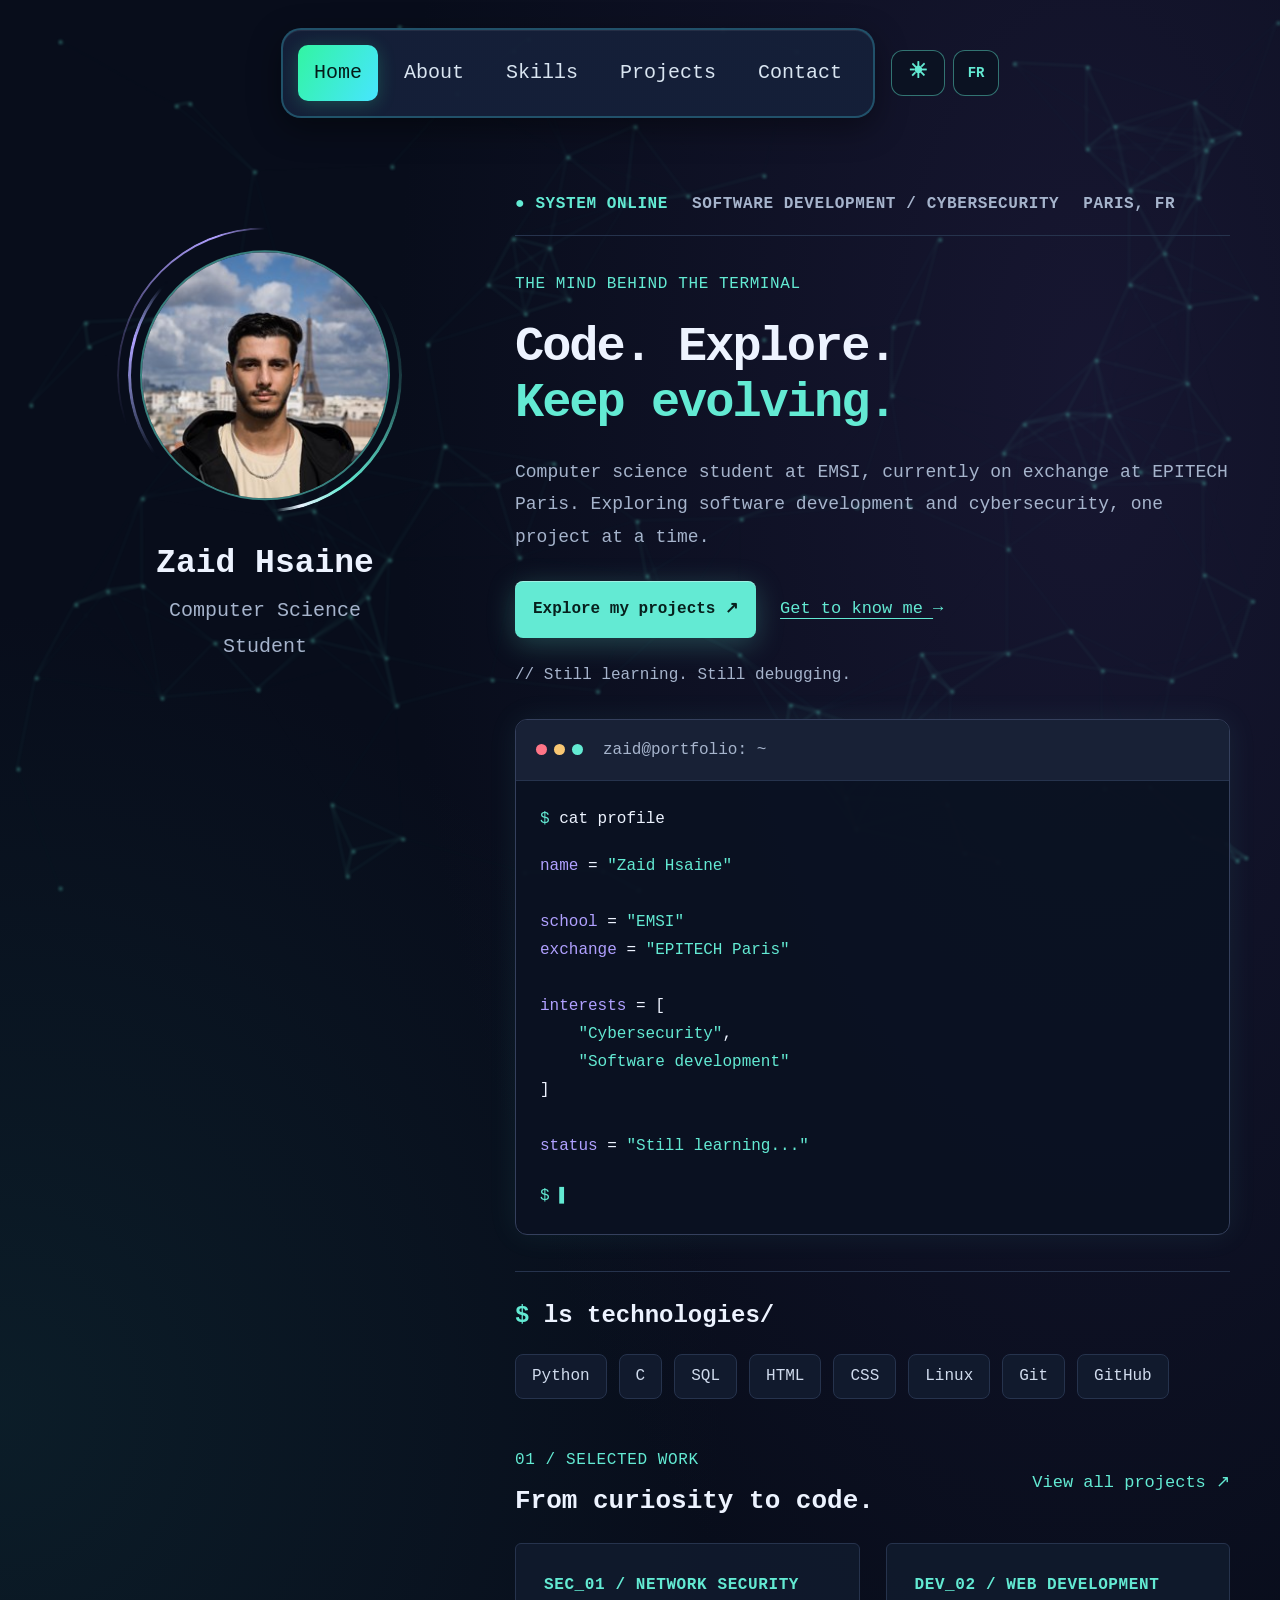
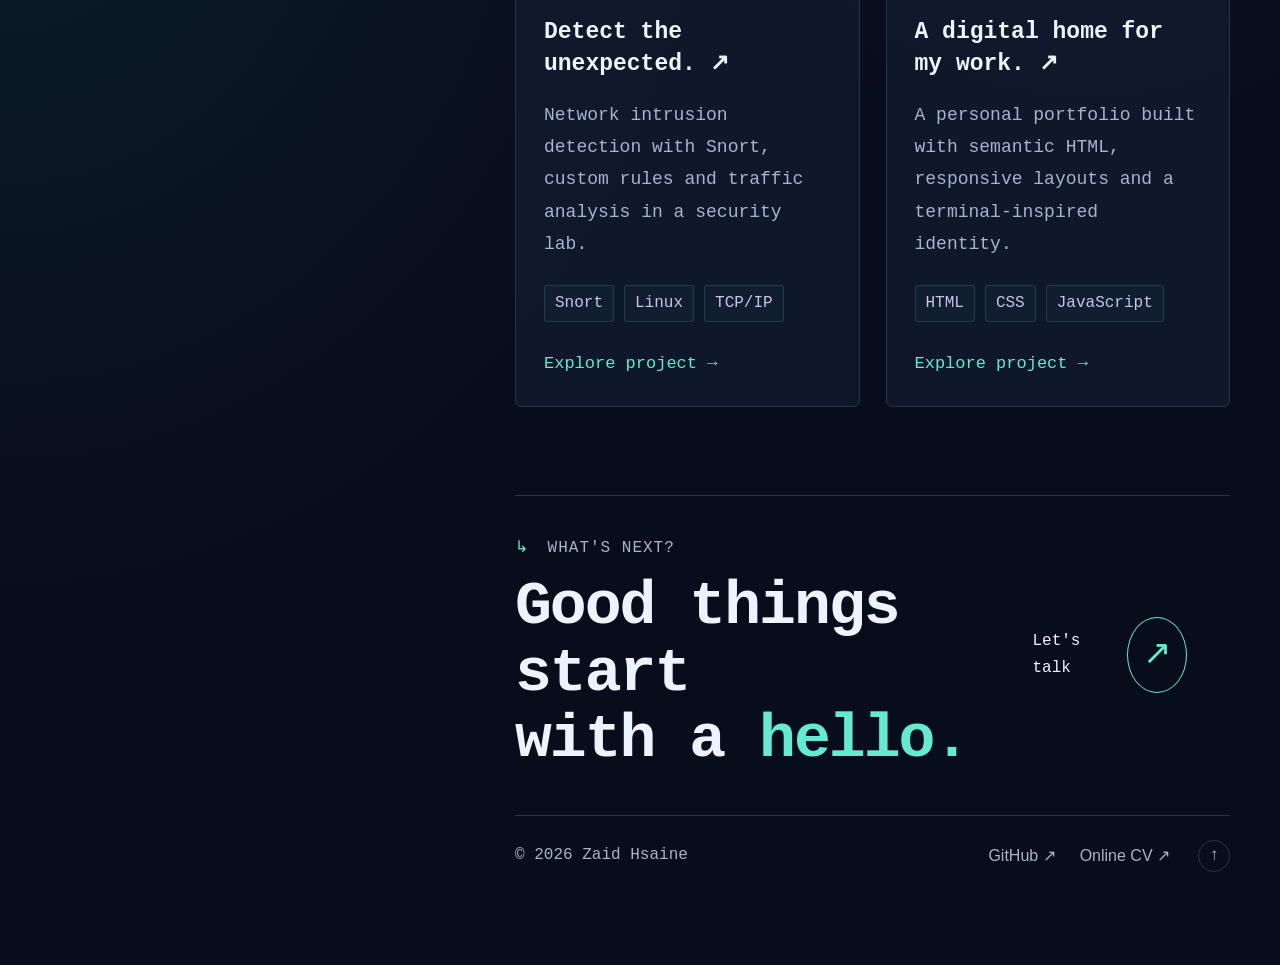
==== index.html @ fc610b1e "Update" ====
<!doctype html>
<html lang="en">

<head>
    <meta charset="UTF-8" />
    <meta name="viewport" content="width=device-width, initial-scale=1.0" />

    <meta name="description"
        content="Zaid Hsaine's portfolio: computer science, software development and cybersecurity." />

    <title>Home | Zaid Hsaine</title>

    <script src="theme-init.js?v=theme-1"></script>
    <script src="theme.js?v=picker-1" defer></script>
    <link rel="stylesheet" href="style.css?v=picker-1" />
    <script src="script.js?v=rollback-1" defer></script>
    <script src="translations.js?v=language-1" defer></script>
    <script src="language.js?v=picker-1" defer></script>
    <link rel="icon" type="image/svg+xml" href="favicon.svg?v=zh-3" />
</head>

<body id="top">
    <canvas id="matrix" aria-hidden="true"></canvas>

    <header>
        <div class="profile">
            <div class="photo-orbit">
                <img class="personal-photo" src="epitech pic.jpg" alt="Zaid Hsaine" />
            </div>

            <div>
                <p class="profile-name">Zaid Hsaine</p>
                <p class="profile-description">Computer Science Student</p>
            </div>
        </div>

        <nav aria-label="Main navigation">
            <a href="index.html" aria-current="page">Home</a>
            <a href="about.html">About</a>
            <a href="skills.html">Skills</a>
            <a href="projects.html">Projects</a>
            <a href="contact.html">Contact</a>
        </nav>
        <div class="theme-toolbar" role="toolbar" aria-label="Appearance">
            <div class="appearance-controls">
            <div class="theme-picker">
                <button class="theme-toggle" type="button" aria-label="Switch to light mode" aria-pressed="false"><span class="theme-icon" aria-hidden="true">&#9728;</span></button>
                <div class="theme-options" id="theme-options" role="group" aria-label="Choose appearance" hidden>
                    <button type="button" data-theme-option="light" aria-pressed="false"><span aria-hidden="true">&#9728;</span><span class="theme-option-label">Light mode</span></button>
                    <button type="button" data-theme-option="dark" aria-pressed="true"><span aria-hidden="true">&#9790;</span><span class="theme-option-label">Dark mode</span></button>
                </div>
            </div>
            <button class="language-toggle" type="button" aria-label="Passer le site en français" lang="fr"><span aria-hidden="true">FR</span></button>
            </div>
            <a class="mobile-brand" href="index.html" aria-label="Portfolio home">~/portfolio<span aria-hidden="true">_</span></a>
        </div>
    </header>

    <main>
        <div class="system-strip" aria-label="Profile overview">
            <span>● SYSTEM ONLINE</span>
            <span>SOFTWARE DEVELOPMENT / CYBERSECURITY</span>
            <span>PARIS, FR</span>
        </div>
        <div class="home-layout">
            <div class="home-text">
                <p class="eyebrow">THE MIND BEHIND THE TERMINAL</p>

                <h1>
                    Code. Explore.<br />
                    <span>Keep evolving.</span>
                </h1>

                <p class="introduction">
                    Computer science student at EMSI, currently on exchange
                    at EPITECH Paris. Exploring software development and
                    cybersecurity, one project at a time.
                </p>

                <div class="actions">
                    <a class="button" href="projects.html">
                        Explore my projects ↗
                    </a>

                    <a class="about-link" href="about.html">
                        Get to know me →
                    </a>
                </div>

                <p class="funny-text">
                    // Still learning. Still debugging.
                </p>
            </div>

            <aside class="terminal" aria-label="Profile in terminal style">
                <div class="terminal-header">
                    <div class="terminal-dots" aria-hidden="true">
                        <span class="dot red"></span>
                        <span class="dot yellow"></span>
                        <span class="dot green"></span>
                    </div>

                    <span class="zaid">zaid@portfolio: ~</span>
                </div>

                <div class="terminal-content">
                    <p><span class="prompt">$</span> cat profile.py</p>

                    <pre><code><span class="variable">name</span> = <span class="string">"Zaid Hsaine"</span>

<span class="variable">school</span> = <span class="string">"EMSI"</span>
<span class="variable">exchange</span> = <span class="string">"EPITECH Paris"</span>

<span class="variable">interests</span> = [
    <span class="string">"Cybersecurity"</span>,
    <span class="string">"Software development"</span>
]

<span class="variable">status</span> = <span class="string">"Still learning..."</span></code></pre>

                    <p>
                        <span class="prompt">$</span>
                        <span class="cursor" aria-hidden="true">▌</span>
                    </p>
                </div>
            </aside>
        </div>

        <section class="technologies" aria-labelledby="technologies-title">
            <h2 id="technologies-title"><span>$</span> ls technologies/</h2>

            <ul class="technology-list">
                <li>Python</li>
                <li>C</li>
                <li>SQL</li>
                <li>HTML</li>
                <li>CSS</li>
                <li>Linux</li>
                <li>Git</li>
                <li>GitHub</li>
            </ul>
        </section>
        <section class="featured-work" aria-labelledby="featured-title">
            <div class="section-heading">
                <div>
                    <p class="panel-label">01 / SELECTED WORK</p>
                    <h2 id="featured-title">From curiosity to code.</h2>
                </div>
                <a class="text-link" href="projects.html">View all projects ↗</a>
            </div>
            <div class="work-preview">
                <a href="projects.html#snort">
                    <span class="work-index">SEC_01 / NETWORK SECURITY</span>
                    <h3>Detect the unexpected. ↗</h3>
                    <p>
                        Network intrusion detection with Snort, custom rules
                        and traffic analysis in a security lab.
                    </p>
                    <ul class="tag-list">
                        <li>Snort</li>
                        <li>Linux</li>
                        <li>TCP/IP</li>
                    </ul>
                    <span class="text-link">Explore project →</span>
                </a>
                <a href="projects.html#portfolio">
                    <span class="work-index">DEV_02 / WEB DEVELOPMENT</span>
                    <h3>A digital home for my work. ↗</h3>
                    <p>
                        A personal portfolio built with semantic HTML,
                        responsive layouts and a terminal-inspired identity.
                    </p>
                    <ul class="tag-list">
                        <li>HTML</li>
                        <li>CSS</li>
                        <li>JavaScript</li>
                    </ul>
                    <span class="text-link">Explore project →</span>
                </a>
            </div>
        </section>
        <footer id="footer-preview" class="page-footer portfolio-footer">
            <div class="footer-invitation">
                <div>
                    <p class="footer-kicker">
                        <span aria-hidden="true">↳</span> WHAT'S NEXT?
                    </p>
                    <h2>
                        Good things start<br />with a
                        <span>hello.</span>
                    </h2>
                </div>
                <a class="footer-hello" href="contact.html" aria-label="Get in touch"><span>Let's talk</span><span
                        class="footer-arrow" aria-hidden="true">↗</span></a>
            </div>
            <div class="footer-baseline">
                <span class="footer-copyright footer-owner">© 2026 Zaid Hsaine</span>
                <nav class="footer-links" aria-label="Footer navigation">
                    <a href="https://github.com/hsainezaid0" target="_blank" rel="noopener noreferrer">GitHub ↗</a><a
                        href="https://hsainezaid0.github.io/CV---RESUME/" target="_blank"
                        rel="noopener noreferrer">Online CV ↗</a>
                </nav>
                <a class="footer-top" href="#top" aria-label="Back to top">↑</a>
            </div>
        </footer>
    </main>
</body>

</html>
---- style.css ----
:root {
    color-scheme: dark;
    --theme-gradient: rgba(21,32,57,.96);
    --theme-color-0: rgb(23.47, 42.9, 56.3);
    --theme-color-1: rgba(11, 18, 34, 0.95);
    --theme-color-2: rgba(16, 24, 41, 0.95);
    --theme-color-3: rgba(17, 26, 45, 0.93);
    --theme-color-4: rgba(17, 26, 45, 0.6);
    --theme-color-5: rgb(201, 194, 239);
    --theme-color-6: rgb(208, 219, 237);
    --theme-color-7: rgb(217, 229, 241);
    --theme-color-8: rgb(211, 194, 255);
    --theme-color-9: rgb(255, 255, 255);
    --theme-color-10: rgb(50, 245, 162);
    --theme-color-11: rgb(24, 33, 54);
    --theme-color-12: rgb(17, 26, 45);
    --theme-color-13: rgb(18, 51, 36);
    --theme-color-14: #080d1bd9;
    --theme-color-15: #edf3ff;
    --theme-color-16: #a6b4cc;
    --theme-color-17: #63ead3;
    --theme-color-18: #0b1222;
    --theme-color-19: #080d1b;
    --theme-color-20: #35405d;
    --theme-color-21: #26334d;
    --theme-color-22: #b0a0ff;
    --theme-color-23: #97a8be;
    --theme-color-24: #b3c0d2;
    --theme-color-25: #c2cee0;
}
:root[data-theme="light"] {
    color-scheme: light;
    --theme-gradient: rgba(240,246,250,.96);
    --theme-color-0: #e0f1ee;
    --theme-color-1: rgba(255,255,255,.96);
    --theme-color-2: rgba(255,255,255,.96);
    --theme-color-3: rgba(255,255,255,.96);
    --theme-color-4: rgba(233,241,248,.7);
    --theme-color-5: #65518f;
    --theme-color-6: #405771;
    --theme-color-7: #405771;
    --theme-color-8: #65518f;
    --theme-color-9: #192b40;
    --theme-color-10: #168055;
    --theme-color-11: #e6eef5;
    --theme-color-12: #f4f7fb;
    --theme-color-13: #e0f1e8;
    --theme-color-14: #ffffffed;
    --theme-color-15: #192b40;
    --theme-color-16: #506078;
    --theme-color-17: #087c6b;
    --theme-color-18: #ffffff;
    --theme-color-19: #f0f5fa;
    --theme-color-20: #bac9d9;
    --theme-color-21: #c6d3e1;
    --theme-color-22: #7051ba;
    --theme-color-23: #5b6d80;
    --theme-color-24: #506078;
    --theme-color-25: #405771;
}
/*
CSS DU PORTFOLIO - Guide de lecture
.nom cible une classe HTML ; #nom cible un identifiant.
:hover applique un style au survol ; ::before et ::after ajoutent un decor.
Flex aligne les elements ; Grid les place dans des colonnes.
margin = espace exterieur ; padding = espace interieur.
rgba() ajoute de la transparence ; gradient() cree un degrade.
clamp(minimum, taille adaptable, maximum) garde le texte responsive.
@media applique des regles selon l'ecran ou les preferences du visiteur.
L'ordre compte : une regle plus bas peut remplacer une regle precedente.
Les effets visuels sont conserves pour garder le meme rendu.
*/

/* 1. BASE : taille des elements, police et couleurs du site */
* {
    box-sizing: border-box;
}

body {
    margin: 0px;
    color: var(--theme-color-15);
    font-weight: normal;
    line-height: 1.8;
    font-family: "Courier New", monospace;
}

#matrix {
    width: 100%;
    height: 100%;
}

header, main {
    position: relative;
    z-index: 1;
}

header {
    display: flex;
    align-items: center;
    justify-content: center;
    width: 100%;
    padding: 28px 30px;
}

/* 2. PROFIL : photo, nom et description */
.profile {
    position: fixed;/* Le bloc reste collé à l'écran, même lorsque l'utilisateur fait défiler la page (scroll).*/
    left: 150px;
    top: 50%; /*Le bloc est centré parfaitement verticalement au milieu de la fenêtre d'affichage*/
    transform: translateY(-50%); /* déplace un élément sur l'axe vertical (axe Y) */
    display: flex; /*element sont alignés verticalement de haut en bas*/
    flex-direction: column;
    align-items: center;/*enfants*/
    gap: 18px;
    width: 230px;
    text-align: center;
}

.personal-photo {
    width: 250px;
    height: 250px;
    border: 2.5px solid var(--theme-color-20);
    border-radius: 50%; /*kay7wel conteur l ceercle */
    background: radial-gradient(circle, var(--theme-color-11), var(--theme-color-18));
}

.photo-orbit {
    flex-shrink: 0; /*empêche un élément flex de réduire sa taille lorsque l'espace disponible dans le conteneur parent devient trop restreint.*/
    margin: 16px;
    isolation: isolate; /*isole le contexte de rendu de l'élément, ce qui signifie que les effets visuels appliqués à cet élément n'affecteront pas les éléments situés en dehors de celui-ci.*/
}

.photo-orbit .personal-photo {
    display: block; /* remove comportement inline dyal image,*/
    object-fit: cover;
}

.profile p {
    margin: 0px;
}

.profile-name {
    color: var(--theme-color-15);
    font-size: 33px;
    font-weight: bold;
}

.profile-description {
    color: var(--theme-color-16);
    font-size: 20px;
}

main {
    max-width: 1250px;
    margin: 45px 35px 45px 500px;
    padding-top: 0px;
    padding-right: 15px;
    padding-left: 15px;
}

/* 3. ACCUEIL : texte et terminal cote a cote */
.home-layout {
    display: grid;
    grid-template-columns: minmax(0px, 1.2fr) minmax(0px, 1fr); /* colone 1 prend 1.2 part de l'espace disponible :  54.5 % de la largeur , colone 2 prend 1fr : 45.5 % de la largeur */
}

.home-text {
    min-width: 0px; /* kaykhli l element ysgher ta7te largeur naturelle dyal contenu  bach yn9es risk dial debordement */
}

.eyebrow {
    margin: 0px 0px 20px;
    color: var(--theme-color-17);
    font-size: 16px;
    letter-spacing: 2px;
}

.page-heading .eyebrow {
    display: inline-flex;
    align-items: center;
    gap: 14px;
    max-width: 100%;
    margin: 0px 0px 24px;
    padding: 12px 20px;
    border: 1px solid rgba(99, 234, 211, 0.314);
    border-radius: 12px;
    background: linear-gradient(120deg, rgba(99, 234, 211, 0.07), rgba(99, 234, 211, 0.04)), var(--theme-color-18);
    color: var(--theme-color-17);
    font-size: clamp(18px, 2vw, 23px);
    font-weight: bold;
    line-height: 1.5;
    letter-spacing: 0.5px;
    box-shadow: rgba(0, 0, 0, 0.267) 0px 6px 24px, rgba(255, 255, 255, 0.04) 0px 1px inset;/* L'ombre externe (portée / d'arrière-plan) décalage X | décalage Y | flou ,L'ombre interne (lumière / reflet) :  Mot-clé inset  inset = ombre intérieure  */
}

.page-heading .eyebrow::after {
    content: "";
    flex-shrink: 0;
    width: 8px;
    height: 20px;
    border-radius: 1px;
    background: var(--theme-color-17);
    box-shadow: rgba(99, 234, 211, 0.25) 0px 0px 10px;
}

h1 {
    margin: 0px 0px 25px; /* haut  cotes bas */
    font-size: clamp(36px, 3.8vw, 64px); /* permet de créer un texte responsive moderne sans avoir besoin d'écrire des @media queries.*/
    line-height: 1.15;
    letter-spacing: -2px;
}

h1 span {
    color: var(--theme-color-17);
}

.introduction, .page-intro {
    max-width: 720px;
    color: var(--theme-color-16);
    font-size: 18px;
}

.actions {
    display: flex;
    align-items: center;
    flex-wrap: wrap;
    gap: 20px;
    margin: 28px 0px;
}

.button {
    display: inline-block;
    padding: 14px 18px;
    background: var(--theme-color-17);
    color: rgb(7, 32, 29);
    font: bold 16px / 1.8 "Courier New", monospace;
    text-decoration: none;
    border: 0px;
    border-radius: 8px;
    cursor: pointer;
    transition: 0.2s;
    box-shadow: rgba(99, 234, 211, 0.25) 0px 6px 28px, rgba(255, 255, 255, 0.376) 0px 1px inset;
}

.button:hover {
    background: var(--theme-color-17);
    box-shadow: rgba(99, 234, 211, 0.25) 0px 5px 26px;
}

.about-link, .text-link {
    color: var(--theme-color-17);
    text-underline-offset: 5px;
    overflow-wrap: anywhere;
}

.about-link:hover, .text-link:hover {
    color: var(--theme-color-15);
}

.funny-text {
    color: var(--theme-color-16);
    font-size: 16px;
}

/* 4. TERMINAL : fenetre qui ressemble a une console */
.terminal {
    min-width: 0px;
    overflow: hidden;
    background: var(--theme-color-1);
    border: 1px solid var(--theme-color-20);
    border-radius: 12px;
    box-shadow: rgba(99, 234, 211, 0.08) 0px 0px 30px;
}

.terminal-header {
    display: flex;
    align-items: center;
    gap: 15px;
    padding: 14px 18px;
    background: var(--theme-color-11);
    color: var(--theme-color-16);
    font-size: 16px;
    border-bottom: 1px solid var(--theme-color-21);
}

.terminal-dots {
    display: flex;
    gap: 7px;
}

.dot {
    width: 11px;
    height: 11px;
    border-radius: 50%;
    background: var(--theme-color-17);
}

.red {
    background: rgb(255, 117, 135);
}

.yellow {
    background: rgb(248, 199, 115);
}

.terminal-content {
    padding: 22px 18px;
    font-size: 16px;
}

.terminal-content p {
    margin: 0px 0px 16px;
}

.terminal pre {
    margin: 0px 0px 20px;
    white-space: pre-wrap;
    overflow-wrap: anywhere;
}

.terminal code {
    font-family: inherit;
}

.prompt {
    color: var(--theme-color-17);
}

.variable {
    color: var(--theme-color-17);
}

.string {
    color: var(--theme-color-17);
}

.cursor {
    color: var(--theme-color-17);
    animation: blink 1s step-end infinite;
}

/* 5. TECHNOLOGIES : listes et etiquettes */
.technologies {
    max-width: 100%;
}

.technology-list, .tag-list {
    display: flex;
    flex-wrap: wrap;
    gap: 10px;
    margin: 0px;
    padding: 0px;
    list-style: none;
}

.technology-list li, .tag-list li {
    padding: 9px 16px;
    background: var(--theme-color-12);
    border: 1px solid var(--theme-color-20);
    border-radius: 8px;
}

.technology-list li:hover {
    transform: translateY(-6px);
    background: var(--theme-color-11);
}

a:focus-visible {
    outline: var(--theme-color-17) solid 3px;
    outline-offset: 4px;
}

/* 6. PAGES INTERNES : cartes, titres et listes */
.inner-page {
    animation: page-enter 0.65s ease-out both;
}

main.about-page, main.skills-page, main.projects-page {
    width: 100%;
    margin: 45px auto;
    text-align: center;
}

.about-page .page-intro, .skills-page .page-intro, .projects-page .page-intro {
    margin-left: auto;
    margin-right: auto;
}

.about-page .terminal {
    text-align: left;
}

.about-page .content-grid, .about-page .experience-grid {
    align-items: stretch;
    grid-auto-rows: 1fr;
}

.about-page .content-grid > .panel > p:not(.panel-label) {
    font-size: 18px;
    line-height: 1.9;
}

.skills-page .goal-list {
    padding: 0px;
    list-style-position: inside;
}

.page-heading {
    margin-bottom: 32px;
}

.page-heading h1 {
    font-size: clamp(34px, 3.5vw, 58px);
}

.content-grid, .skills-grid, .experience-grid {
    display: grid;
    grid-template-columns: minmax(0px, 1fr) minmax(0px, 1fr);
    gap: 24px;
    align-items: start;
}

.panel {
    min-width: 0px;
    background: var(--theme-color-2);
    border: 1px solid var(--theme-color-20);
    border-radius: 12px;
    box-shadow: rgba(99, 234, 211, 0.05) 0px 0px 30px;
}

.skills-grid {
    align-items: stretch;
}

.skills-grid .skill-card {
    display: flex;
    flex-direction: column;
    height: 100%;
}

.skills-grid .skill-card > p:not(.panel-label) {
    font-size: 18px;
    line-height: 1.9;
}

.skill-card .text-link {
    margin-top: auto;
}

.panel-label {
    margin: 0px 0px 12px;
    color: var(--theme-color-17);
    font-size: 16px;
    letter-spacing: 2px;
}

h2 {
    margin: 0px 0px 16px;
    color: var(--theme-color-15);
    font-size: 25px;
    line-height: 1.35;
}

h3 {
    margin: 0px 0px 8px;
    color: var(--theme-color-15);
    font-size: 18px;
}

.panel p, .panel dd {
    color: var(--theme-color-16);
}

.panel .code-note {
    color: var(--theme-color-17);
    font-size: 16px;
}

.section-space {
    margin-top: 26px;
}

.timeline {
    margin-right: 0px;
    margin-bottom: 0px;
    margin-left: 0px;
    padding: 0px;
    list-style: none;
}

.timeline li {
    position: relative;
    margin-left: 6px;
    padding-top: 0px;
    padding-right: 0px;
    border-left: 1px solid var(--theme-color-20);
}

.timeline li:last-child {
    padding-bottom: 0px;
}

.timeline li::before {
    content: "";
    position: absolute;
    top: 7px;
    left: -6px;
    width: 11px;
    height: 11px;
    border-radius: 50%;
    background: var(--theme-color-17);
    box-shadow: rgba(99, 234, 211, 0.45) 0px 0px 12px;
}

.timeline-date {
    display: block;
    color: var(--theme-color-17);
    font-size: 16px;
    margin-bottom: 8px;
}

.small-card {
    background: var(--theme-color-18);
    border: 1px solid var(--theme-color-21);
    border-radius: 10px;
}

.tag-list {
    margin: 20px 0px;
    gap: 8px;
}

.tag-list li {
    padding: 6px 10px;
    color: var(--theme-color-5);
    font-size: 16px;
}

.skill-title {
    display: flex;
    align-items: center;
    gap: 12px;
}

.skill-logo {
    flex-shrink: 0;
    object-fit: contain;
}

.skill-logos {
    display: inline-flex;
    align-items: center;
    gap: 5px;
    flex-shrink: 0;
}

.skill-card:hover, .project-card:hover {
    transform: translateY(-5px);
}

.project-top {
    display: flex;
    align-items: center;
    justify-content: space-between;
    flex-wrap: wrap;
}

.status-badge {
    padding: 8px 12px;
    background: var(--theme-color-12);
    color: var(--theme-color-17);
    font-size: 16px;
    border: 1px solid var(--theme-color-20);
    border-radius: 6px;
}

.project-links {
    display: flex;
    flex-wrap: wrap;
}

.page-footer {
    margin-top: 40px;
    padding: 20px 0px;
    color: var(--theme-color-16);
    font-size: 16px;
    text-align: center;
    border-top: 1px solid var(--theme-color-21);
}

.muted {
    font-size: 16px;
    color: var(--theme-color-16);
}

nav, .terminal, .technologies, .panel, .small-card, .technology-list li, .tag-list li {
    transition: border-color 0.25s, box-shadow 0.25s, transform 0.25s, background-color 0.25s;
}

nav:hover, .terminal:hover, .technologies:hover, .panel:hover, .small-card:hover, .technology-list li:hover, .tag-list li:hover {
    border-color: var(--theme-color-17);
    box-shadow: rgba(99, 234, 211, 0.5) 0px 0px 10px, rgba(99, 234, 211, 0.25) 0px 0px 28px, rgba(99, 234, 211, 0.1) 0px 0px 8px inset;
}

.project-card, .skill-card {
    border-top: 3px solid var(--theme-color-17);
    box-shadow: rgba(0, 0, 0, 0.267) 0px 10px 30px, rgba(255, 255, 255, 0.03) 0px 1px inset;
}

.project-card .panel-label, .skill-card .panel-label {
    color: var(--theme-color-17);
}

.project-card:hover, .skill-card:hover {
    border-color: var(--theme-color-17);
    box-shadow: 0 16px 38px #0007,
    0 0 28px rgba(99, 234, 211, 0.22);
}

.projects-page .project-card .tag-list li {
    font-size: 16px;
    padding: 8px 12px;
}

.projects-page .project-card > p {
    font-size: 18px;
    line-height: 1.9;
}

.project-card .status-badge {
    color: var(--theme-color-17);
    border-color: var(--theme-color-17);
    background: var(--theme-color-18);
}

.tag-list li, .technology-list li {
    color: var(--theme-color-17);
    background: rgba(99, 234, 211, 0.063);
    border-color: rgba(99, 234, 211, 0.22);
}

.tag-list li:nth-child(4n+2), .technology-list li:nth-child(4n+2) {
    color: var(--theme-color-17);
    background: rgba(99, 234, 211, 0.063);
    border-color: rgba(99, 234, 211, 0.22);
}

.tag-list li:nth-child(4n+3), .technology-list li:nth-child(4n+3) {
    color: var(--theme-color-22);
    background: rgba(176, 160, 255, 0.063);
    border-color: rgba(176, 160, 255, 0.22);
}

.tag-list li:nth-child(4n), .technology-list li:nth-child(4n) {
    color: var(--theme-color-17);
    background: rgba(99, 234, 211, 0.063);
    border-color: rgba(99, 234, 211, 0.22);
}

.skill-card .tag-list li {
    font-size: 16px;
    padding: 8px 12px;
    color: var(--theme-color-17);
    background: var(--theme-color-0);
    border-color: rgba(99, 234, 211, 0.28);
}

.skill-title, .project-card h2, .terminal code {
    color: var(--theme-color-15);
}

.eyebrow, .timeline-date {
    color: var(--theme-color-22);
}

.text-link, .about-link {
    color: var(--theme-color-17);
}

.goal-list li::marker {
    color: var(--theme-color-17);
}

/* 7. ANIMATIONS : etapes du clignotement et de l'apparition */
@keyframes blink {  /* animation de clignotement pour le curseur */
    50% {
        opacity: 0;
    }
}

@keyframes page-enter { /* animation d'apparition de la page */
    0% {
        opacity: 0;
        transform: translateY(18px);
    }

    100% {
        opacity: 1;
        transform: none;
    }
}

/* 8. RESPONSIVE : adaptations selon la largeur de l'ecran */
@media (max-width: 1200px) {
    .profile {
        left: 15px;
        width: 190px;
    }

    .personal-photo {
        width: 155px;
        height: 155px;
    }

    .profile-name {
        font-size: 23px;
    }

    .profile-description {
        font-size: 16px;
    }

    main {
        margin-left: 225px;
        margin-right: 20px;
    }

    .home-layout {
        gap: 22px;
    }

    .home-text h1 {
        font-size: 42px;
    }

    .introduction {
        font-size: 16px;
    }

    .terminal-content {
        font-size: 16px;
    }

    .content-grid, .skills-grid {
        grid-template-columns: 1fr;
    }
}

@media (max-width: 900px) {
    header {
        flex-direction: column;
        gap: 25px;
        padding: 25px 20px;
    }

    .profile {
        position: static;
        transform: none;
        width: 100%;
        gap: 12px;
    }

    .personal-photo {
        width: 130px;
        height: 130px;
    }

    .profile-name {
        font-size: 24px;
    }

    .profile-description {
        font-size: 16px;
    }

    main {
        margin: 20px auto 35px;
        padding: 0px 20px;
    }

    .home-layout {
        grid-template-columns: 1fr;
    }

    .home-text h1 {
        font-size: clamp(36px, 7vw, 60px);
    }

    .terminal-content {
        font-size: 16px;
    }
}

@media (max-width: 480px) {
    .eyebrow {
        font-size: 16px;
        letter-spacing: 1px;
    }

    h1, .home-text h1, .page-heading h1 {
        font-size: 36px;
        letter-spacing: -1px;
    }

    .introduction {
        font-size: 16px;
    }

    .experience-grid {
        grid-template-columns: 1fr;
    }

    .panel {
        padding: 18px;
    }

    .technology-list li {
        padding: 8px 12px;
        font-size: 16px;
    }
}

@media (max-width: 600px) {
    header {
        padding-top: 80px;
        z-index: 2;
    }
}

@media (prefers-reduced-motion: reduce) {
    *, ::before, ::after {
        animation: none !important;
        transition: none !important;
    }

    .skill-card:hover, .project-card:hover, .technology-list li:hover {
        transform: none;
    }
}

/* 9. COULEURS COMMUNES : finitions des titres et des cartes */
.page-heading h1 span, .home-text h1 span {
    background: none;
    color: var(--theme-color-17);
}

.eyebrow, .panel-label {
    color: var(--theme-color-17);
}

.timeline-date, .variable {
    color: var(--theme-color-22);
}

.string, .prompt, .cursor {
    color: var(--theme-color-17);
}

.button, .button:hover {
    background: var(--theme-color-17);
    color: rgb(7, 32, 29);
}

.panel, .project-card, .skill-card {
    background: linear-gradient(135deg, var(--theme-gradient), var(--theme-gradient));
}

.technology-list li, .technology-list li:nth-child(n) {
    background: var(--theme-color-12);
    border-color: var(--theme-color-21);
    color: var(--theme-color-6);
}

.tag-list li, .tag-list li:nth-child(n), .skill-card .tag-list li {
    background: rgba(99, 234, 211, 0.027);
    border-color: rgba(99, 234, 211, 0.157);
    color: var(--theme-color-5);
}

/* 10. NAVIGATION : liens du menu */
nav {
    display: flex;
    justify-content: center;
    flex-wrap: wrap;
    gap: 10px;
    padding: 15px;
    border-width: 2px;
    border-style: solid;
    border-image: none;
    border-radius: 20px;
}

nav a {
    padding: 10px 16px;
    font-size: 20px;
    text-decoration: none;
    border-radius: 10px;
    transition: 0.2s;
}

nav a:hover, nav a[aria-current="page"] {
    background: var(--theme-color-13);
    color: var(--theme-color-10);
}

nav {
    transition: border-color 0.25s, box-shadow 0.25s, transform 0.25s, background-color 0.25s;

    background: linear-gradient(120deg, var(--theme-gradient), var(--theme-gradient) 55%, var(--theme-gradient));
    border-color: rgba(71, 229, 255, 0.25);
    box-shadow: #0006 0px 10px 32px, rgba(255, 255, 255, 0.07) 0px 1px inset;
}

nav:hover {
    border-color: rgba(71, 229, 255, 0.5);
    box-shadow: #0006 0px 10px 32px, rgba(71, 229, 255, 0.094) 0px 0px 24px;
}

nav a {
    color: var(--theme-color-7);
}

nav a:hover {
    background: rgba(182, 154, 255, 0.094);
    color: var(--theme-color-8);
}

nav a[aria-current="page"] {
    background: linear-gradient(120deg, var(--theme-color-10), rgb(71, 229, 255));
    color: rgb(4, 27, 25);
    box-shadow: rgba(50, 245, 162, 0.22) 0px 3px 18px;
}

@media (max-width: 480px) {
    nav {
        width: 100%;
        gap: 3px;
        padding: 7px;
    }

    nav a {
        padding: 8px;
        font-size: 16px;
    }
}

body {
    isolation: isolate;
    background: radial-gradient(at 85% 15%, rgba(40, 33, 74, 0.467), transparent 45%), radial-gradient(at 0px 55%, rgba(18, 61, 67, 0.333), transparent 40%), var(--theme-color-19);
}

body::before {
    content: none;
}

#matrix {
    position: fixed;
    top: 0px;
    right: 0px;
    bottom: 0px;
    left: 0px;
    pointer-events: none;
    z-index: -1;
}

@media (prefers-reduced-motion: reduce) {
    #matrix {
        display: block;
    }
}

#matrix {
    opacity: 0.48;

    filter: blur(1.5px);
}

/* 11. ACCUEIL : bandeau, espacements et projets presentes */
.system-strip {
    display: flex;
    align-items: center;
    flex-wrap: wrap;
    padding-top: 0px;
    padding-right: 0px;
    padding-left: 0px;
    border-bottom: 1px solid var(--theme-color-21);
    color: var(--theme-color-16);
    font-size: 16px;
    font-weight: bold;
    line-height: 1.6;
    letter-spacing: 1px;
}

.system-strip span:first-child {
    color: var(--theme-color-17);
}

@media (max-width: 600px) {
    .system-strip {
        gap: 8px 16px;
        margin-bottom: 24px;
    }
}

.home-layout {
    border-bottom: 1px solid var(--theme-color-21);
}

.technologies::before {
    content: none;
}

.technologies {
    width: 100%;
    margin-top: 0px;
    padding-right: 0px;
    padding-bottom: 0px;
    padding-left: 0px;
    background: transparent;
    border: 0px;
    border-radius: 0px;
    box-shadow: none;
}

.technologies:hover {
    border-color: transparent;
    box-shadow: none;
}

.system-strip {
    margin-bottom: 36px;
    padding-bottom: 18px;
}

.home-layout {
    align-items: center;
    gap: 40px;
    padding-bottom: 36px;
}

.home-text .eyebrow {
    margin: 0px 0px 22px;
    line-height: 1.6;
}

.home-text h1 {
    margin-bottom: 24px;
    line-height: 1.15;
}

.home-text .introduction {
    margin: 0px;
    line-height: 1.8;
}

.home-text .actions {
    margin: 28px 0px 24px;
    gap: 18px 24px;
}

.home-text .funny-text {
    margin: 0px;
    line-height: 1.7;
}

.home-layout .terminal {
    align-self: center;
}

.home-layout .terminal-header {
    padding: 16px 20px;
    gap: 20px;
}

.home-layout .terminal-content {
    padding: 24px;
    line-height: 1.8;
}

.home-layout .terminal-content p {
    margin: 0px 0px 18px;
}

.home-layout .terminal-content p:last-child {
    margin-bottom: 0px;
}

.home-layout .terminal pre {
    margin: 0px 0px 22px;
}

.technologies {
    padding-top: 26px;
}

.technology-list {
    gap: 12px;
}

@media (min-width: 901px) and (max-width: 1400px) {
    .home-layout {
        grid-template-columns: minmax(0px, 1fr);
        gap: 30px;
    }

    .home-layout .terminal {
        width: 100%;
    }
}

@media (max-width: 900px) {
    .home-layout {
        gap: 30px;
        padding-bottom: 30px;
    }

    .system-strip {
        margin-bottom: 28px;
    }
}

@media (max-width: 600px) {
    .home-layout {
        gap: 26px;
        padding-bottom: 26px;
    }

    .home-layout .terminal-content {
        padding: 20px;
    }

    .home-text .actions {
        gap: 16px 22px;
    }

    .technology-list {
        gap: 10px;
    }
}

.section-heading {
    display: flex;
    justify-content: space-between;
    align-items: center;
    gap: 20px;
    margin-bottom: 24px;
}

.section-heading .panel-label {
    margin: 0px 0px 10px;
    color: var(--theme-color-17);
    font-size: 16px;
}

.section-heading h2 {
    margin: 0px;
    font-size: 26px;
    line-height: 1.35;
}

.featured-work a {
    text-decoration: none;
}

.section-heading > .text-link {
    flex-shrink: 0;
    color: var(--theme-color-17);
    font-size: 16px;
}

.work-preview {
    display: grid;
    grid-template-columns: minmax(0px, 1fr) minmax(0px, 1fr);
}

.work-preview > a {
    display: flex;
    flex-direction: column;
    min-width: 0px;
    border: 1px solid var(--theme-color-21);
    border-radius: 6px;
    background: var(--theme-color-3);
    color: var(--theme-color-15);
    transition: border-color 0.2s, box-shadow 0.2s;
}

.work-preview > a:hover {
    border-color: var(--theme-color-17);
    box-shadow: rgba(0, 0, 0, 0.267) 0px 10px 30px;
}

.work-preview .work-index {
    font-size: 16px;
    font-weight: bold;
    letter-spacing: 1.5px;
    color: var(--theme-color-17);
    line-height: 1.7;
}

.work-preview h3 {
    font-size: 23px;
    line-height: 1.4;
    color: var(--theme-color-15);
}

.work-preview p {
    margin: 0px;
    color: var(--theme-color-16);
    font-size: 16px;
    line-height: 1.8;
}

.work-preview .tag-list li {
    padding: 5px 10px;
    font-size: 16px;
    line-height: 1.5;
    border: 1px solid rgba(99, 234, 211, 0.157);
    border-radius: 3px;
    background: rgba(99, 234, 211, 0.027);
    color: var(--theme-color-5);
}

.work-preview .text-link {
    margin-top: auto;
    color: var(--theme-color-17);
    font-size: 16px;
}

.featured-work + .page-footer {
    display: flex;
    justify-content: space-between;
    align-items: center;
    flex-wrap: wrap;
    gap: 16px;
    margin-top: 48px;
    padding: 24px 0px;
    border-top: 1px solid var(--theme-color-21);
    text-align: left;
    color: var(--theme-color-16);
    font-size: 16px;
}

.featured-work + .page-footer a {
    color: var(--theme-color-17);
    text-decoration: none;
}

@media (max-width: 1100px) {
    .work-preview {
        grid-template-columns: 1fr;
    }
}

@media (max-width: 600px) {
    .featured-work {
        margin-top: 32px;
    }

    .section-heading {
        flex-direction: column;
        align-items: flex-start;
        gap: 14px;
    }

    .work-preview > a {
        padding: 22px;
    }

    .featured-work + .page-footer {
        margin-top: 32px;
    }
}

/* 12. LISIBILITE : tailles du texte et espacements communs */
body {
    font-size: 17px;
}

.system-strip, .eyebrow, .panel-label, .work-preview .work-index, .section-heading .panel-label, .timeline-date, .status-badge {
    font-size: 16px;
    line-height: 1.65;
    letter-spacing: 0.6px;
}

.system-strip {
    gap: 12px 24px;
}

.system-strip span {
    overflow-wrap: anywhere;
}

.introduction, .page-intro, .panel p, .panel dd, .work-preview p, .skills-grid .skill-card > p:not(.panel-label), .projects-page .project-card > p {
    font-size: 18px;
    line-height: 1.8;
}

.about-link, .text-link, .work-preview .text-link, .section-heading > .text-link, .featured-work + .page-footer a {
    font-size: 17px;
    line-height: 1.65;
}

.technology-list li, .tag-list li, .work-preview .tag-list li, .skill-card .tag-list li, .projects-page .project-card .tag-list li {
    font-size: 16px;
    line-height: 1.6;
}

.terminal-header, .terminal-content, .home-layout .terminal-content, .funny-text, .code-note, .panel .code-note, .muted, .page-footer, .featured-work + .page-footer, .contact-link small {
    font-size: 16px;
    line-height: 1.75;
}

.terminal-content, .terminal code {
    overflow-wrap: anywhere;
}

.work-preview .tag-list {
    flex-wrap: wrap;
    gap: 10px;
}

@media (max-width: 600px) {
    .system-strip {
        flex-direction: column;
        align-items: flex-start;
    }

    .system-strip, .eyebrow, .panel-label, .section-heading .panel-label, .work-preview .work-index, .timeline-date, .status-badge {
        font-size: 16px;
    }

    .terminal-header, .terminal-content, .home-layout .terminal-content {
        font-size: 16px;
    }

    .introduction, .page-intro, .work-preview p {
        font-size: 17px;
    }
}

.technologies h2 {
    margin: 0px 0px 20px;
    color: var(--theme-color-15);
    font-weight: bold;
    line-height: 1.5;
}

.technologies h2 > span {
    color: var(--theme-color-17);
}

.technologies h2 {
    font-size: 24px;
}

main {
    padding-bottom: 32px;
}

main > .section-space {
    margin-top: 36px;
}

.panel {
    padding: clamp(22px, 3vw, 34px);
}

.panel > h2, .small-card h3 {
    margin-bottom: 18px;
    line-height: 1.45;
}

.panel > p {
    margin: 0px 0px 18px;
}

.panel > p:last-child {
    margin-bottom: 0px;
}

.panel .panel-label {
    margin-bottom: 16px;
}

.panel > .tag-list {
    margin: 22px 0px;
    gap: 12px;
}

.panel > .text-link {
    display: inline-block;
    margin-top: 12px;
}

.experience-grid {
    gap: 24px;
    margin-top: 24px;
}

.small-card {
    padding: 24px;
    text-align: left;
}

.small-card p {
    margin: 0px;
    line-height: 1.8;
}

.timeline {
    margin-top: 28px;
    text-align: left;
}

.timeline li {
    padding-left: 28px;
    padding-bottom: 32px;
}

.timeline h3 {
    margin: 8px 0px 12px;
    line-height: 1.5;
}

.timeline p {
    margin: 0px;
    line-height: 1.8;
}

.panel .goal-list {
    margin: 20px 0px 0px;
    padding-left: 24px;
    list-style-position: outside;
    text-align: left;
}

.goal-list li {
    padding-left: 6px;
    margin-bottom: 14px;
    line-height: 1.8;
}

.goal-list li:last-child {
    margin-bottom: 0px;
}

.skills-grid {
    gap: 28px;
    grid-auto-rows: auto;
}

.skills-grid .skill-card {
    text-align: left;
}

.skill-title {
    justify-content: flex-start;
    line-height: 1.45;
    overflow-wrap: anywhere;
}

.skills-page .tag-list {
    justify-content: flex-start;
}

.projects-page .project-card {
    text-align: left;
}

.projects-page .project-card .tag-list {
    justify-content: flex-start;
    gap: 12px;
}

.project-card.section-space {
    margin-top: 32px;
}

.project-top {
    gap: 16px 24px;
    margin-bottom: 20px;
}

.project-top .panel-label {
    margin: 0px;
}

.project-card h3 {
    margin-bottom: 20px;
    line-height: 1.5;
}

.project-links {
    gap: 16px 28px;
    margin-top: 26px;
}

.featured-work {
    margin-top: 48px;
}

.work-preview {
    gap: 26px;
}

.work-preview > a {
    padding: 28px;
}

.work-preview h3 {
    margin: 18px 0px;
}

.work-preview .tag-list {
    margin: 24px 0px 28px;
}

.page-footer, .featured-work + .page-footer {
    margin-top: 48px;
    padding: 26px 0px;
    line-height: 1.8;
    gap: 20px 32px;
}

.contact-links {
    display: grid;
    gap: 18px;
    margin-top: 24px;
}

.contact-link {
    display: flex;
    align-items: center;
    justify-content: space-between;
    gap: 20px;
    padding: 20px;
    border: 1px solid var(--theme-color-21);
    border-radius: 8px;
    background: var(--theme-color-18);
    text-decoration: none;
}

.contact-link > span:first-child {
    min-width: 0px;
    overflow-wrap: anywhere;
}

.contact-link small {
    display: block;
    margin-top: 8px;
    color: var(--theme-color-16);
}

.contact-link > span:last-child {
    flex-shrink: 0;
    color: var(--theme-color-17);
}

@media (max-width: 700px) {
    .experience-grid, .skills-grid, .content-grid {
        grid-template-columns: minmax(0px, 1fr);
        gap: 24px;
    }

    main > .section-space {
        margin-top: 26px;
    }

    .work-preview > a, .small-card {
        padding: 22px;
    }

    .page-footer, .featured-work + .page-footer {
        margin-top: 32px;
        padding: 24px 0px;

        flex-direction: column;
        align-items: flex-start;
    }
}

.about-page .page-heading .about-command {
    display: inline-flex;
    align-items: center;
    margin-bottom: 24px;
    font-weight: 600;
    line-height: 1.5;
}

.about-command .command-prompt {
    color: var(--theme-color-17);
}

.about-page .page-heading .about-command {
    position: relative;
    gap: 10px;
    padding: 12px 20px;
    border: 1px solid rgba(99, 234, 211, 0.19);
    border-radius: 999px;
    background: linear-gradient(120deg, rgba(99, 234, 211, 0.063), var(--theme-color-4));
    color: var(--theme-color-15);
    font-size: 22px;
    letter-spacing: 1px;
    box-shadow: rgba(255, 255, 255, 0.03) 0px 1px 0px inset, rgba(0, 0, 0, 0.133) 0px 6px 20px;
}

.about-page .page-heading .about-command::before {
    content: "";
    display: block;
    width: 7px;
    height: 7px;
    margin-right: 5px;
    border-radius: 50%;
    background: var(--theme-color-17);
    box-shadow: rgba(99, 234, 211, 0.314) 0px 0px 10px;
}

.about-page .page-heading .about-command::after {
    content: "";
    position: absolute;
    bottom: -9px;
    left: 25%;
    width: 50%;
    height: 1px;
    background: linear-gradient(90deg, transparent, rgba(99, 234, 211, 0.565), transparent);
    box-shadow: none;
}

.about-page .timeline > li {
    border-left: 0px;
}

.about-page .timeline > li::before {
    left: -5px;
    z-index: 1;
}

.about-page .timeline > li:not(:last-child)::after {
    content: "";
    position: absolute;
    left: 0px;
    top: 12px;
    bottom: -12px;
    width: 1px;
    background: var(--theme-color-20);
}

/* 13. CONTACT : disposition et cartes de contact */
.contact-page .contact-main {
    width: calc(100% - 48px);
    max-width: 1160px;
    margin: 40px auto;
    padding: 0px 0px 32px;
}

.contact-page .page-heading {
    max-width: 860px;
    margin-bottom: 32px;
}

.contact-page .content-grid {
    grid-template-columns: minmax(0px, 1fr) minmax(0px, 1fr);
}

.contact-page .content-grid > .panel {
    display: flex;
    flex-direction: column;
    height: 100%;
}

.contact-page .panel-label {
    font-size: 16px;
    line-height: 1.6;
    margin: 0px 0px 16px;
}

.contact-page .panel h2 {
    line-height: 1.4;
}

.contact-page .contact-link strong, .contact-page .panel > .text-link {
    font-size: 18px;
    line-height: 1.6;
}

.contact-page .panel > .tag-list {
    gap: 12px;
    margin: 0px 0px 24px;
}

.contact-page .tag-list li {
    font-size: 16px;
    line-height: 1.6;
    padding: 8px 12px;
}

@media (max-width: 760px) {
    .contact-page .content-grid {
        grid-template-columns: minmax(0px, 1fr);
        gap: 24px;
    }

    .contact-page .contact-main {
        width: calc(100% - 32px);
        margin: 24px auto;
    }
}

.contact-page .contact-main {
    text-align: center;
}

.contact-page .page-heading {
    margin-left: auto;
    margin-right: auto;
}

.contact-page .page-intro {
    margin-left: auto;
    margin-right: auto;
}

.contact-page .contact-links {
    width: 100%;
}

.contact-page .panel > .tag-list {
    justify-content: center;
}

.contact-page .page-footer {
    text-align: center;
}

.contact-page .contact-link small {
    line-height: 1.75;
}

.contact-page .content-grid > aside.panel > .tag-list {
    grid-template-columns: minmax(0px, 1fr) minmax(0px, 1fr);
    width: 100%;
}

.contact-page .content-grid > aside.panel > .tag-list li {
    align-items: center;
    justify-content: center;
    overflow-wrap: anywhere;
}

.contact-page .content-grid > aside.panel > .tag-list li:last-child {
    grid-column: 1 / -1;
}

@media (max-width: 480px) {
    .contact-page .content-grid > aside.panel > .tag-list {
        grid-template-columns: 1fr;
    }
}

.contact-page .content-grid {
    gap: 24px;
    align-items: stretch;
    font-family: "Segoe UI", Arial, sans-serif;
}

.contact-page .content-grid > .panel {
    align-items: stretch;
    text-align: left;
    padding: 30px;
    border-width: 1px;
    border-style: solid;
    border-image: none;
    border-radius: 8px;
}

.contact-page .panel .panel-label {
    font-family: "Courier New", monospace;
    font-size: 16px;
    letter-spacing: 1.5px;
    margin: 0px 0px 20px;
}

.contact-page .panel h2 {
    font-size: 26px;
    margin: 0px 0px 20px;
}

.contact-page .panel p:not(.panel-label) {
    font-size: 18px;
    line-height: 1.8;
    margin: 0px 0px 24px;
    color: var(--theme-color-16);
}

.contact-page .contact-links {
    margin-top: 0px;
    gap: 16px;
}

.contact-page .contact-link {
    justify-content: space-between;
    text-align: left;
    padding: 22px;
    min-height: 96px;
    border-radius: 5px;
}

.contact-page .contact-link strong {
    font-size: 18px;
    color: var(--theme-color-9);
}

.contact-page .contact-link small {
    font-size: 17px;
    margin-top: 6px;
}

.contact-page .contact-link > span:last-child {
    font-size: 24px;
}

.contact-page .contact-photo {
    display: block;
    flex-shrink: 0;
    width: 90px;
    height: 90px;
    object-fit: cover;
    border-width: 1px;
    border-style: solid;
    border-image: none;
    border-radius: 6px;
    margin-bottom: 22px;
}

.contact-page .content-grid > aside.panel > .tag-list {
    display: flex;
    flex-wrap: wrap;
    flex: 0 0 auto;
    place-content: flex-start;
    align-items: center;
    gap: 10px;
    margin: 0px 0px 24px;
}

.contact-page .content-grid > aside.panel > .tag-list li {
    display: block;
    min-height: 0px;
    padding: 6px 10px;
    font-size: 16px;
    line-height: 1.5;
    border-radius: 3px;
}

.contact-page .panel > .text-link {
    align-self: flex-start;
    font-size: 17px;
    font-weight: 600;
    padding-top: 0px;
    margin-top: 0px;
    text-decoration: none;
}

@media (max-width: 760px) {
    .contact-page .content-grid > .panel {
        padding: 24px;
    }
}

.contact-page .content-grid > .panel {
    background: linear-gradient(135deg, var(--theme-gradient), var(--theme-gradient));
    border-color: var(--theme-color-20);
    color: var(--theme-color-15);
    box-shadow: rgba(99, 234, 211, 0.05) 0px 0px 30px;
}

.contact-page .panel h2, .contact-page .contact-link strong {
    color: var(--theme-color-15);
}

.contact-page .panel .panel-label, .contact-page .panel > .text-link, .contact-page .contact-link > span:last-child {
    color: var(--theme-color-17);
}

.contact-page .panel p:not(.panel-label), .contact-page .contact-link small {
    color: var(--theme-color-16);
}

.contact-page .contact-link {
    background: var(--theme-color-18);
    border-color: var(--theme-color-21);
    color: var(--theme-color-15);
}

.contact-page .contact-link:hover {
    background: var(--theme-color-12);
    border-color: var(--theme-color-17);
}

.contact-page .content-grid > aside.panel > .tag-list li {
    background: rgba(99, 234, 211, 0.027);
    border-color: rgba(99, 234, 211, 0.157);
    color: var(--theme-color-5);
}

.contact-page .contact-photo {
    border-color: var(--theme-color-20);

    filter: none;
}

.skills-page .page-heading > .eyebrow, .projects-page .page-heading > .eyebrow, .contact-page .page-heading > .eyebrow {
    display: inline-flex;
    align-items: center;
    gap: 14px;
    max-width: 100%;
    margin: 0px 0px 24px;
    padding: 12px 20px;
    border: 1px solid rgba(99, 234, 211, 0.314);
    border-radius: 12px;
    background: linear-gradient(120deg, rgba(99, 234, 211, 0.07), rgba(99, 234, 211, 0.04)), var(--theme-color-18);
    color: var(--theme-color-17);
    font-family: "Courier New", monospace;
    font-size: clamp(18px, 2vw, 23px);
    font-weight: bold;
    line-height: 1.5;
    letter-spacing: 0.5px;
    box-shadow: rgba(0, 0, 0, 0.267) 0px 6px 24px, rgba(255, 255, 255, 0.04) 0px 1px inset;
}

.skills-page .page-heading > .eyebrow::after, .projects-page .page-heading > .eyebrow::after, .contact-page .page-heading > .eyebrow::after {
    content: "";
    flex-shrink: 0;
    width: 8px;
    height: 20px;
    border-radius: 1px;
    background: var(--theme-color-17);
    box-shadow: rgba(99, 234, 211, 0.25) 0px 0px 10px;
}

.skills-page .page-heading > .about-command, .projects-page .page-heading > .about-command, .contact-page .page-heading > .about-command {
    position: relative;
    display: inline-flex;
    align-items: center;
    gap: 10px;
    padding: 12px 20px;
    margin-bottom: 24px;
    border: 1px solid rgba(99, 234, 211, 0.19);
    border-radius: 999px;
    background: linear-gradient(120deg, rgba(99, 234, 211, 0.063), var(--theme-color-4));
    color: var(--theme-color-15);
    font-size: 22px;
    font-weight: 600;
    line-height: 1.5;
    letter-spacing: 1px;
    box-shadow: rgba(255, 255, 255, 0.03) 0px 1px 0px inset, rgba(0, 0, 0, 0.133) 0px 6px 20px;
}

.skills-page .page-heading > .about-command::before, .projects-page .page-heading > .about-command::before, .contact-page .page-heading > .about-command::before {
    content: "";
    display: block;
    width: 7px;
    height: 7px;
    margin-right: 5px;
    border-radius: 50%;
    background: var(--theme-color-17);
    box-shadow: rgba(99, 234, 211, 0.314) 0px 0px 10px;
}

.skills-page .page-heading > .about-command::after, .projects-page .page-heading > .about-command::after, .contact-page .page-heading > .about-command::after {
    content: "";
    position: absolute;
    bottom: -9px;
    left: 25%;
    width: 50%;
    height: 1px;
    border-radius: 1px;
    background: linear-gradient(90deg, transparent, rgba(99, 234, 211, 0.565), transparent);
    box-shadow: none;
}

.photo-orbit {
    position: relative;
}

/* 14. EFFETS : anneaux autour de la photo et apparition au defilement */
.photo-orbit::before, .photo-orbit::after {
    content: "";
    position: absolute;
    border-radius: 50%;
    pointer-events: none;
    padding: 3px;
    mask: linear-gradient(var(--theme-color-9) 0px, var(--theme-color-9) 0px) content-box exclude, linear-gradient(var(--theme-color-9) 0px, var(--theme-color-9) 0px);
}

.photo-orbit::before {
    top: -12px;
    right: -12px;
    bottom: -12px;
    left: -12px;
    background: conic-gradient(transparent 0deg, transparent 55deg, rgba(99, 234, 211, 0.19) 95deg, var(--theme-color-17) 145deg, var(--theme-color-15) 165deg, transparent 175deg, transparent 235deg, var(--theme-color-22) 285deg, transparent 310deg);
    filter: drop-shadow(rgba(99, 234, 211, 0.5) 0px 0px 7px);
    animation: portrait-ring 6s linear infinite;
}

.photo-orbit::after {
    top: -23px;
    right: -23px;
    bottom: -23px;
    left: -23px;
    padding: 2px;
    background: conic-gradient(from 120deg, transparent 0deg, transparent 130deg, rgba(176, 160, 255, 0.25) 170deg, var(--theme-color-22) 220deg, transparent 240deg, transparent 360deg);
    filter: drop-shadow(rgba(176, 160, 255, 0.44) 0px 0px 6px);
    animation: portrait-ring 10s linear infinite reverse;
}

.photo-orbit .personal-photo {
    position: relative;
    border-color: rgba(99, 234, 211, 0.5);
    animation: portrait-glow 3.5s ease-in-out infinite;
}

@keyframes portrait-ring {
    100% {
        transform: rotate(360deg);
    }
}

@keyframes portrait-glow {
    0%, 100% {
        box-shadow: rgba(99, 234, 211, 0.1) 0px 0px 18px, rgba(0, 0, 0, 0.267) 0px 12px 30px;
    }

    50% {
        box-shadow: rgba(99, 234, 211, 0.22) 0px 0px 34px, rgba(176, 160, 255, 0.1) 0px 0px 54px, rgba(0, 0, 0, 0.267) 0px 12px 30px;
    }
}

@media (prefers-reduced-motion: reduce) {
    .photo-orbit::before, .photo-orbit::after, .photo-orbit .personal-photo {
        animation: none;
    }
}

@media (prefers-reduced-motion: no-preference) {
    .scroll-reveal {
        opacity: 0;
    }

    .project-card, .skill-card, .work-preview > a {
        transition: border-color 0.2s, box-shadow 0.2s, transform 0.2s;
    }

    .animated-arrow {
        display: inline-block;
    }

    a:hover > .animated-arrow, a:focus-visible > .animated-arrow, a:hover .text-link .animated-arrow, a:focus-visible .text-link .animated-arrow, .contact-link:hover .animated-arrow, .contact-link:focus-visible .animated-arrow {
        transform: translateX(4px);
    }
}

@media (hover: hover) and (prefers-reduced-motion: no-preference) {
    .project-card:hover, .skill-card:hover, .work-preview > a:hover {
        transform: translateY(-3px);
        border-color: var(--theme-color-17);
        box-shadow: rgba(0, 0, 0, 0.267) 0px 12px 30px, rgba(99, 234, 211, 0.063) 0px 0px 18px;
    }
}

@media (prefers-reduced-motion: reduce), print {
    .scroll-reveal {
        opacity: 1;
        translate: none;
    }
}

@media (prefers-reduced-motion: no-preference) {
    .scroll-reveal {
        translate: 0px 28px;
    /* Le JavaScript fixe --reveal-delay pour decaler les apparitions. */
        transition: opacity .8s ease var(--reveal-delay, 0ms), translate .8s cubic-bezier(.2,.7,.2,1) var(--reveal-delay, 0ms);
    }

    .scroll-reveal.is-revealed {
        opacity: 1;
        translate: 0px;
    }

    .animated-arrow {
        transition: transform 0.25s;
    }

    a:hover .animated-arrow, a:focus-visible .animated-arrow {
        transform: translateX(7px);
    }

    .home-layout .terminal-content > p:first-child {
        min-height: 1.8em;
    }
}

@media (hover: hover) and (prefers-reduced-motion: no-preference) {
    .work-preview > a:hover, .project-card:hover, .skill-card:hover {
        transform: translateY(-5px);
        border-color: var(--theme-color-17);
        box-shadow: rgba(0, 0, 0, 0.333) 0px 14px 32px, rgba(99, 234, 211, 0.17) 0px 0px 22px;
    }
}

.skills-page .timeline > li {
    border-left: 0px;
}

.skills-page .timeline > li::before {
    left: -5px;
    z-index: 1;
}

.skills-page .timeline > li:not(:last-child)::after {
    content: "";
    position: absolute;
    left: 0px;
    top: 12px;
    bottom: -12px;
    width: 1px;
    background: var(--theme-color-20);
}

/* 15. PIED DE PAGE : invitation et liens */
footer.portfolio-footer.page-footer {
    display: block;
    margin-top: 88px;
    padding: 40px 0 16px;
    border-top: 1px solid var(--theme-color-21);
    text-align: left;
}

.footer-invitation {
    display: flex;
    align-items: center;
    justify-content: space-between;
    gap: 40px;
    padding: 0 6% 42px 0;
}

.footer-kicker {
    margin: 0 0 14px;
    color: var(--theme-color-16);
    font: 16px/1.5 Consolas, monospace;
}

.footer-kicker span {
    color: var(--theme-color-17);
    margin-right: 8px;
}

.footer-invitation h2 {
    margin: 0;
    color: var(--theme-color-15);
    font-size: clamp(32px,4.8vw,62px);
    line-height: 1.08;
    letter-spacing: -2px;
    font-weight: 600;
}

.footer-invitation h2 span {
    color: var(--theme-color-17);
}

footer.portfolio-footer a.footer-hello {
    display: flex;
    align-items: center;
    gap: 20px;
    color: var(--theme-color-15);
    font-size: 16px;
    text-decoration: none;
}

.footer-arrow {
    display: grid;
    place-items: center;
    width: 76px;
    height: 76px;
    border: 1px solid var(--theme-color-17);
    border-radius: 50%;
    color: var(--theme-color-17);
    font-size: 34px;
    transition: background .2s, color .2s, transform .2s;
}

a.footer-hello:hover .footer-arrow {
    background: var(--theme-color-17);
    color: var(--theme-color-19);
    transform: rotate(8deg);
}

.footer-baseline {
    display: flex;
    align-items: center;
    gap: 32px;
    padding: 24px 0 0;
    border-top: 1px solid var(--theme-color-21);
}

nav.footer-links {
    display: flex;
    flex-wrap: wrap;
    align-items: center;
    gap: 24px;
    position: static;
    margin: 0;
    padding: 0;
    border: 0;
    background: none;
    box-shadow: none;
}

footer.portfolio-footer nav.footer-links a {
    display: inline-flex;
    align-items: center;
    gap: 8px;
    padding: 4px 0;
    border: 0;
    background: none;
    color: var(--theme-color-16);
    font: 500 16px/1.5 "Segoe UI", Arial, sans-serif;
    text-decoration: none;
}

.footer-link-icon {
    width: 18px;
    height: 18px;
    flex-shrink: 0;
}

footer.portfolio-footer nav.footer-links a:hover {
    color: var(--theme-color-17);
}

.footer-copyright {
    color: var(--theme-color-16);
    font: 16px/1.5 Consolas, monospace;
}

footer.portfolio-footer a.footer-top {
    display: grid;
    place-items: center;
    width: 32px;
    height: 32px;
    border: 1px solid var(--theme-color-21);
    border-radius: 50%;
    color: var(--theme-color-16);
    text-decoration: none;
}

footer.portfolio-footer a.footer-top:hover {
    color: var(--theme-color-17);
    border-color: var(--theme-color-17);
}

@media (max-width:700px) {
    footer.portfolio-footer.page-footer {
        margin-top: 56px;
        padding-top: 28px;
    }

    .footer-invitation {
        padding: 0 0 30px;
        gap: 16px;
    }

    .footer-invitation h2 {
        font-size: 34px;
        letter-spacing: -1px;
    }

    a.footer-hello {
        flex-direction: column-reverse;
        gap: 8px !important;
    }

    .footer-arrow {
        width: 54px;
        height: 54px;
        font-size: 27px;
    }

    .footer-baseline {
        flex-wrap: wrap;
        gap: 18px;
    }

    nav.footer-links {
        width: auto;
    }

    .footer-copyright {
        order: 4;
        width: 100%;
    }
}

.info-skip {
    position: absolute;
    left: 16px;
    top: -120px;
    padding: 12px 18px;
    background: var(--theme-color-15);
    color: var(--theme-color-19);
    z-index: 100;
}

.info-skip:focus {
    top: 12px;
}

/* Nom et copyright du pied de page. */
.footer-baseline .footer-owner {
    margin-right: auto;
    color: var(--theme-color-16);
    white-space: nowrap;
}

@media (max-width:700px) {
    .footer-baseline .footer-owner {
        order: 0;
    }
}

/* Adapter le texte du pied de page aux petits ecrans. */
.footer-baseline {
    flex-wrap: wrap;
    gap: 20px 28px;
}

.footer-kicker {
    letter-spacing: 1px;
}

.footer-baseline .footer-owner {
    line-height: 1.6;
}

@media (max-width:700px) {
    .footer-baseline .footer-owner {
        width: 100%;
    }

    nav.footer-links {
        gap: 18px;
    }
}

/* Pied de page de la page Contact. */
.contact-page footer.portfolio-footer.page-footer {
    border-top: 0;
}

.contact-page .footer-baseline {
    border-top: 1px solid var(--theme-color-21);
}

/* 16. FORMULAIRE : champs et bouton d'envoi */
.message-form {
    display: grid;
    gap: 22px;
    margin-top: 28px;
}

.message-fields {
    display: grid;
    grid-template-columns: repeat(2,minmax(0,1fr));
    gap: 18px;
}

.message-field {
    display: grid;
    gap: 9px;
    min-width: 0;
}

.message-field label {
    color: var(--theme-color-15);
    font: 16px/1.5 "Courier New", monospace;
}

.message-field input, .message-field textarea {
    box-sizing: border-box;
    width: 100%;
    min-width: 0;
    padding: 14px 16px;
    border: 1px solid var(--theme-color-20);
    border-radius: 10px;
    background: var(--theme-color-14);
    color: var(--theme-color-15);
    font: 16px/1.6 "Courier New", monospace;
}

.message-field input {
    height: 54px;
    min-height: 0;
}

.message-field textarea {
    resize: vertical;
    min-height: 160px;
}

.message-field input::placeholder, .message-field textarea::placeholder {
    color: var(--theme-color-23);
    opacity: 1;
}

.message-field input:focus-visible, .message-field textarea:focus-visible, .message-send:focus-visible {
    outline: 2px solid var(--theme-color-17);
    outline-offset: 3px;
    border-color: var(--theme-color-17);
}

.contact-page .message-form .message-privacy {
    margin: 0;
    color: var(--theme-color-24);
    font-size: 16px;
    line-height: 1.7;
}

.message-privacy a {
    color: var(--theme-color-17);
    text-decoration: underline;
    text-underline-offset: 3px;
}

button.message-send {
    justify-self: start;
    cursor: pointer;
    font: 600 16px/1.6 "Courier New", monospace;
}

@media (max-width:700px) {
    .message-fields {
        grid-template-columns: 1fr;
    }

    button.message-send {
        width: 100%;
        justify-content: center;
    }
}

:root {
    color-scheme: dark;
}

/* 17. MENU MOBILE : barre fixe en bas de l'ecran */
header nav .nav-icon {
    display: none;
}

@media (max-width: 600px) {
    html {
        scroll-padding-bottom: calc(108px + env(safe-area-inset-bottom, 0px));
    }

    body {
        padding-bottom: calc(108px + env(safe-area-inset-bottom, 0px));
    }

    header {
        position: relative;
        z-index: 2;
        padding: 25px 20px;
        gap: 25px;
    }

    header nav {
        position: fixed;
        top: auto;
        right: 12px;
        bottom: calc(12px + env(safe-area-inset-bottom, 0px));
        left: 12px;
        z-index: 100;
        margin-inline: auto;
    }

    header nav,
    header nav:hover {
        display: grid;
        grid-template-columns: repeat(5, minmax(0, 1fr));
        width: calc(100% - 24px);
        max-width: 440px;
        gap: 4px;
        padding: 8px;
        border: 1px solid rgba(159, 204, 213, 0.22);
        border-radius: 25px;
        background: linear-gradient(125deg, var(--theme-gradient), var(--theme-gradient) 55%, var(--theme-gradient));
        -webkit-backdrop-filter: blur(24px) saturate(140%);
        backdrop-filter: blur(24px) saturate(140%);
        box-shadow: 0 12px 36px rgba(0, 0, 0, 0.45), 0 1px 0 rgba(255, 255, 255, 0.08) inset;
    }

    header nav a {
        position: relative;
        display: flex;
        flex-direction: column;
        align-items: center;
        justify-content: center;
        gap: 4px;
        min-width: 0;
        min-height: 48px;
        padding: 4px 2px;
        border: 1px solid transparent;
        border-radius: 18px;
        color: var(--theme-color-16);
        font-family: Arial, sans-serif;
        font-size: 12px;
        font-weight: 600;
        white-space: nowrap;
        line-height: 1.2;
        letter-spacing: 0;
        text-align: center;
        -webkit-tap-highlight-color: transparent;
        touch-action: manipulation;
        transition: color .22s ease, background .22s ease, box-shadow .22s ease, transform .22s cubic-bezier(.2,.8,.2,1);
    }

    header nav .nav-icon {
        display: block;
        width: 23px;
        height: 23px;
        stroke-width: 1.7;
        flex-shrink: 0;
        transition: transform .25s cubic-bezier(.2,.8,.2,1);
    }

    header nav a[aria-current="page"] {
        color: #082b29;
        background: linear-gradient(145deg, #98f5df, var(--theme-color-17) 60%, #64d9df);
        border-color: rgba(183, 255, 235, 0.6);
        box-shadow: 0 4px 16px rgba(99, 234, 211, 0.2), inset 0 1px 0 rgba(255, 255, 255, 0.4);
    }

    header nav a[aria-current="page"] .nav-icon {
        transform: translateY(-1px);
    }

    header nav a:active {
        transform: scale(.92);
    }

    header nav a:focus-visible {
        outline: 2px solid var(--theme-color-17);
        outline-offset: -2px;
    }
}

@media (max-width: 600px) and (hover: hover) {
    header nav a:hover:not([aria-current="page"]) {
        color: var(--theme-color-15);
        background: rgba(99, 234, 211, 0.1);
        box-shadow: none;
        transform: translateY(-2px);
    }
}

@media (max-width: 600px) and (prefers-reduced-motion: reduce) {
    header nav a,
    header nav .nav-icon {
        transition: none;
        transform: none;
    }
}

/* 18. ABOUT : espacement des cartes */

.about-page > .content-grid,
.about-page .experience-grid {
    gap: 25px;
}

.about-page > .section-space {
    margin-top: 25px;
}

.about-page .content-grid > *,
.about-page .experience-grid > * {
    min-width: 0;
}

.about-page .panel,
.about-page .terminal {
    border-radius: 14px;
}

.about-page .panel p,
.about-page .small-card p {
    overflow-wrap: break-word;
}

.about-page .terminal pre {
    white-space: pre-wrap;
    overflow-wrap: anywhere;
}

@media (max-width: 700px) {
    .about-page .content-grid,
    .about-page .experience-grid {
        grid-auto-rows: auto;
    }

    .about-page .panel {
        padding: 22px 20px;
    }

    .about-page .content-grid > .panel > p:not(.panel-label),
    .about-page .panel p:not(.panel-label):not(.code-note) {
        font-size: 16px;
        line-height: 1.8;
    }

    .about-page .panel-label {
        font-size: 13px;
        letter-spacing: 1.2px;
    }

    .about-page .terminal-header {
        gap: 12px;
        padding: 16px;
        font-size: 13px;
    }

    .about-page .terminal-content {
        padding: 20px;
        font-size: 14px;
    }
}

/* 19. FORMATION : globe decoratif et parcours scolaire */
.about-page .education-section {
    position: relative;
    isolation: isolate;
    overflow: hidden;
    padding: 0;
    text-align: left;
    background: radial-gradient(ellipse at 100% 0, rgba(99, 234, 211, 0.1), transparent 55%), var(--theme-color-18);
    border: 1px solid var(--theme-color-20);
}

.education-globe {
    position: absolute;
    z-index: -1;
    width: 420px;
    height: 420px;
    top: -65px;
    right: -130px;
    border: 1px solid rgba(99, 234, 211, 0.25);
    border-radius: 50%;
    background: radial-gradient(circle at 30% 25%, rgba(99, 234, 211, 0.08), transparent 65%);
    box-shadow: inset -35px -20px 70px var(--theme-color-18), 0 0 70px rgba(99, 234, 211, 0.04);
    transform: rotate(-24deg);
    pointer-events: none;
}

.education-globe::before,
.education-globe::after,
.globe-meridian,
.globe-equator {
    content: '';
    position: absolute;
    top: 0;
    right: 24%;
    bottom: 0;
    left: 24%;
    border: 1px solid rgba(99, 234, 211, 0.16);
    border-radius: 50%;
}

.education-globe::after {
    top: 0;
    right: 42%;
    bottom: 0;
    left: 42%;
}
.globe-meridian {
    top: 12%;
    right: 7%;
    bottom: 12%;
    left: 7%;
}
.globe-equator {
    top: 35%;
    right: 0;
    bottom: 35%;
    left: 0;
}

.globe-orbit {
    position: absolute;
    top: 28%;
    right: -17%;
    bottom: 28%;
    left: -17%;
    border: 1px solid rgba(99, 234, 211, 0.3);
    border-radius: 50%;
    transform: rotate(-25deg);
}

.globe-orbit::after {
    content: '';
    position: absolute;
    top: 13%;
    left: 13%;
    width: 9px;
    height: 9px;
    border-radius: 50%;
    background: var(--theme-color-17);
    box-shadow: 0 0 15px rgba(99, 234, 211, 0.6);
}

.education-content {
    padding: 40px;
}
.education-content > .panel-label {
    text-align: center;
}
.education-content > h2 {
    margin: 0;
    font-size: clamp(26px, 3vw, 36px);
    letter-spacing: -1px;
}

.about-page .education-path {
    position: relative;
    display: grid;
    gap: 36px;
    margin: 40px 0 0;
    padding: 0;
}

.education-path::before {
    content: none;
}

.about-page .education-path > li,
.about-page .education-path > li:last-child {
    position: relative;
    margin: 0;
    padding: 0 0 0 34px;
    border: 0;
    border-radius: 0;
    background: none;
}

.about-page .education-path > li::before {
    content: '';
    box-sizing: border-box;
    position: absolute;
    z-index: 1;
    top: 8px;
    left: 4px;
    width: 10px;
    height: 10px;
    border-radius: 50%;
    background: var(--theme-color-17);
    box-shadow: 0 0 8px rgba(99, 234, 211, 0.55), 0 0 18px rgba(99, 234, 211, 0.16);
}

.about-page .education-path > li:first-child {
    padding-top: 0;
}
.about-page .education-path > li:last-child {
    padding-bottom: 0;
}

.education-path .education-year {
    position: relative;
}

.education-path .education-year::before {
    content: none;
}

.about-page .education-path > li:not(:last-child)::after {
    content: '';
    position: absolute;
    left: 8.5px;
    top: 13px;
    bottom: -49px;
    width: 1px;
    background: var(--theme-color-20);
}

.education-path .timeline-date {
    display: inline-flex;
    flex-wrap: wrap;
    align-items: center;
    gap: 8px 18px;
    margin: 0 0 16px;
    padding: 0;
    border: 0;
    border-radius: 0;
    background: none;
    color: var(--theme-color-17);
    font-size: 18px;
    line-height: 1.6;
    letter-spacing: 0;
}

.education-path .education-place {
    display: inline-block;
    max-width: 100%;
    padding: 0;
    color: var(--theme-color-15);
    font-size: 18px;
    font-weight: normal;
    line-height: 1.5;
}
.education-path .education-place::before {
    content: none;
}
.education-path h3 {
    margin: 0 0 12px;
    font-size: 21px;
    line-height: 1.6;
}
.about-page .education-path p {
    max-width: 580px;
    margin: 0;
    color: var(--theme-color-25);
    font-size: 18px;
    line-height: 1.9;
}

@media (max-width: 700px) {
    .about-page .education-section {
        padding: 0;
    }
    .education-content {
        padding: 30px 22px;
    }
    .education-globe {
        width: 290px;
        height: 290px;
        top: -55px;
        right: -150px;
        opacity: .65;
    }
    .about-page .education-path {
        margin-top: 32px;
    }
    .education-path .timeline-date {
        display: flex;
        flex-direction: column;
        align-items: flex-start;
        gap: 8px;
    }
    .about-page .education-path > li,
    .about-page .education-path > li:first-child,
    .about-page .education-path > li:last-child {
        padding: 0 0 0 34px;
    }
    .education-path h3 {
        font-size: 19px;
    }
    .about-page .education-path p {
        font-size: 18px;
    }
}

/* Theme control shares the navigation's rounded, outlined terminal styling. */
header { flex-wrap: wrap; gap: 16px; }
.theme-toggle {
    display: inline-flex;
    align-items: center;
    justify-content: center;
    gap: 9px;
    min-height: 46px;
    padding: 10px 16px;
    border: 1px solid rgba(99,234,211,.45);
    border-radius: 12px;
    color: #63ead3;
    background: #0b1222;
    font: 600 14px/1.5 "Courier New", monospace;
    cursor: pointer;
}
.theme-icon { font-size: 22px; line-height: 1; }
.theme-toggle:hover { border-color: currentColor; background: #182136; }
.theme-toggle:focus-visible { outline: 2px solid currentColor; outline-offset: 4px; }
:root[data-theme="light"] body {
    background: radial-gradient(at 85% 15%, #ede8fa80, transparent 45%), radial-gradient(at 0 55%, #cdeee780, transparent 40%), #f0f5fa;
}
:root[data-theme="light"] .theme-toggle { color: #087c6b; background: #ffffff; border-color: #a7cfc6; }
:root[data-theme="light"] .theme-toggle:hover { background: #e1f2ed; }
:root[data-theme="light"] #matrix { opacity: .3; filter: brightness(.55); }
:root[data-theme="light"] .button { color: #fff; }
@media (max-width: 700px) {
    .theme-toggle { min-height: 44px; margin: 4px auto; }
}


/* Compact top bar on phones; the page links stay in the bottom dock. */
.theme-toolbar { display: flex; align-items: center; }
.mobile-brand { display: none; }

@media (max-width: 600px) {
    body { padding-top: calc(72px + env(safe-area-inset-top, 0px)); }
    html { scroll-padding-top: calc(84px + env(safe-area-inset-top, 0px)); }
    .theme-toolbar {
        position: fixed;
        top: 0;
        left: 0;
        right: 0;
        z-index: 101;
        justify-content: space-between;
        gap: 12px;
        min-height: calc(64px + env(safe-area-inset-top, 0px));
        padding: calc(10px + env(safe-area-inset-top, 0px)) max(16px, env(safe-area-inset-right, 0px)) 10px max(16px, env(safe-area-inset-left, 0px));
        border-bottom: 1px solid rgba(99, 234, 211, .2);
        background: rgba(11, 18, 34, .94);
        -webkit-backdrop-filter: blur(20px);
        backdrop-filter: blur(20px);
        box-shadow: 0 4px 20px rgba(0, 0, 0, .12);
    }
    .theme-toolbar .theme-toggle {
        flex-shrink: 0;
        margin: 0;
        min-height: 44px;
        padding: 8px 12px;
        font-size: 12px;
        border-radius: 10px;
    }
    .mobile-brand {
        display: inline-flex;
        align-items: center;
        min-height: 44px;
        color: #a6b4cc;
        font: 600 12px/1.5 "Courier New", monospace;
        text-decoration: none;
        white-space: nowrap;
    }
    .mobile-brand span { color: #63ead3; }
    .mobile-brand:focus-visible { outline: 2px solid #63ead3; outline-offset: 3px; }
    :root[data-theme="light"] .theme-toolbar {
        background: rgba(247, 251, 253, .95);
        border-bottom-color: #bdd8d1;
        box-shadow: 0 4px 20px rgba(35, 65, 80, .06);
    }
    :root[data-theme="light"] .mobile-brand { color: #506078; }
    :root[data-theme="light"] .mobile-brand span { color: #087c6b; }
}


@media (max-width: 600px) {
    .theme-toolbar {
        transition: transform .22s ease;
    }
    .theme-toolbar.is-scroll-hidden {
        transform: translateY(-110%);
        pointer-events: none;
    }
}
@media (max-width: 600px) and (prefers-reduced-motion: reduce) {
    .theme-toolbar { transition: none; }
}


/* Language and appearance controls stay together at every screen size. */
.appearance-controls { display: flex; align-items: center; gap: 8px; }
.language-toggle {
    display: inline-flex;
    align-items: center;
    justify-content: center;
    min-width: 46px;
    min-height: 46px;
    padding: 10px;
    border: 1px solid rgba(99,234,211,.45);
    border-radius: 12px;
    background: #0b1222;
    color: #63ead3;
    font: 600 14px/1.5 "Courier New", monospace;
    cursor: pointer;
}
.language-toggle:hover { border-color: currentColor; background: #182136; }
.language-toggle:focus-visible { outline: 2px solid currentColor; outline-offset: 4px; }
:root[data-theme="light"] .language-toggle { color: #087c6b; background: #fff; border-color: #a7cfc6; }
:root[data-theme="light"] .language-toggle:hover { background: #e1f2ed; }
@media (max-width: 600px) {
    .appearance-controls { gap: 6px; flex-shrink: 0; }
    .language-toggle { min-width: 44px; min-height: 44px; padding: 8px; border-radius: 10px; font-size: 12px; }
    html[lang="fr"] header nav a { font-size: 10px; }
    .theme-toolbar { gap: 8px; }
}
@media (max-width: 360px) {
    .mobile-brand { font-size: 10px; }
    .theme-toolbar { padding-left: 12px; padding-right: 12px; }
}


/* Mobile theme chooser: icon trigger and two explicit options. */
.theme-picker { position: relative; }
.theme-options[hidden] { display: none; }
.theme-options {
    position: absolute;
    top: calc(100% + 8px);
    left: 0;
    z-index: 102;
    display: grid;
    gap: 4px;
    width: 180px;
    padding: 6px;
    border: 1px solid rgba(99, 234, 211, .3);
    border-radius: 14px;
    background: #0b1222;
    box-shadow: 0 12px 28px rgba(0, 0, 0, .3);
}
.theme-options button {
    display: flex;
    align-items: center;
    gap: 10px;
    min-height: 44px;
    padding: 10px;
    border: 1px solid transparent;
    border-radius: 8px;
    background: transparent;
    color: #edf3ff;
    font: 600 13px/1.5 "Courier New", monospace;
    text-align: left;
    cursor: pointer;
}
.theme-options button:hover, .theme-options button[aria-pressed="true"] {
    color: #63ead3;
    background: rgba(99, 234, 211, .1);
    border-color: rgba(99, 234, 211, .25);
}
.theme-options button[aria-pressed="true"]::after { content: "\2713"; margin-left: auto; }
.theme-options button:focus-visible { outline: 2px solid #63ead3; outline-offset: -2px; }
:root[data-theme="light"] .theme-options { background: #fff; border-color: #a7cfc6; box-shadow: 0 12px 28px rgba(35, 65, 80, .15); }
:root[data-theme="light"] .theme-options button { color: #294438; }
:root[data-theme="light"] .theme-options button:hover,
:root[data-theme="light"] .theme-options button[aria-pressed="true"] { color: #087c6b; background: #e1f2ed; border-color: #a7cfc6; }
:root[data-theme="light"] .theme-options button:focus-visible { outline-color: #087c6b; }
@media (max-width: 600px) {
    .theme-toggle .theme-label { display: none; }
    .theme-toolbar .theme-toggle { width: 44px; padding: 8px; }
}
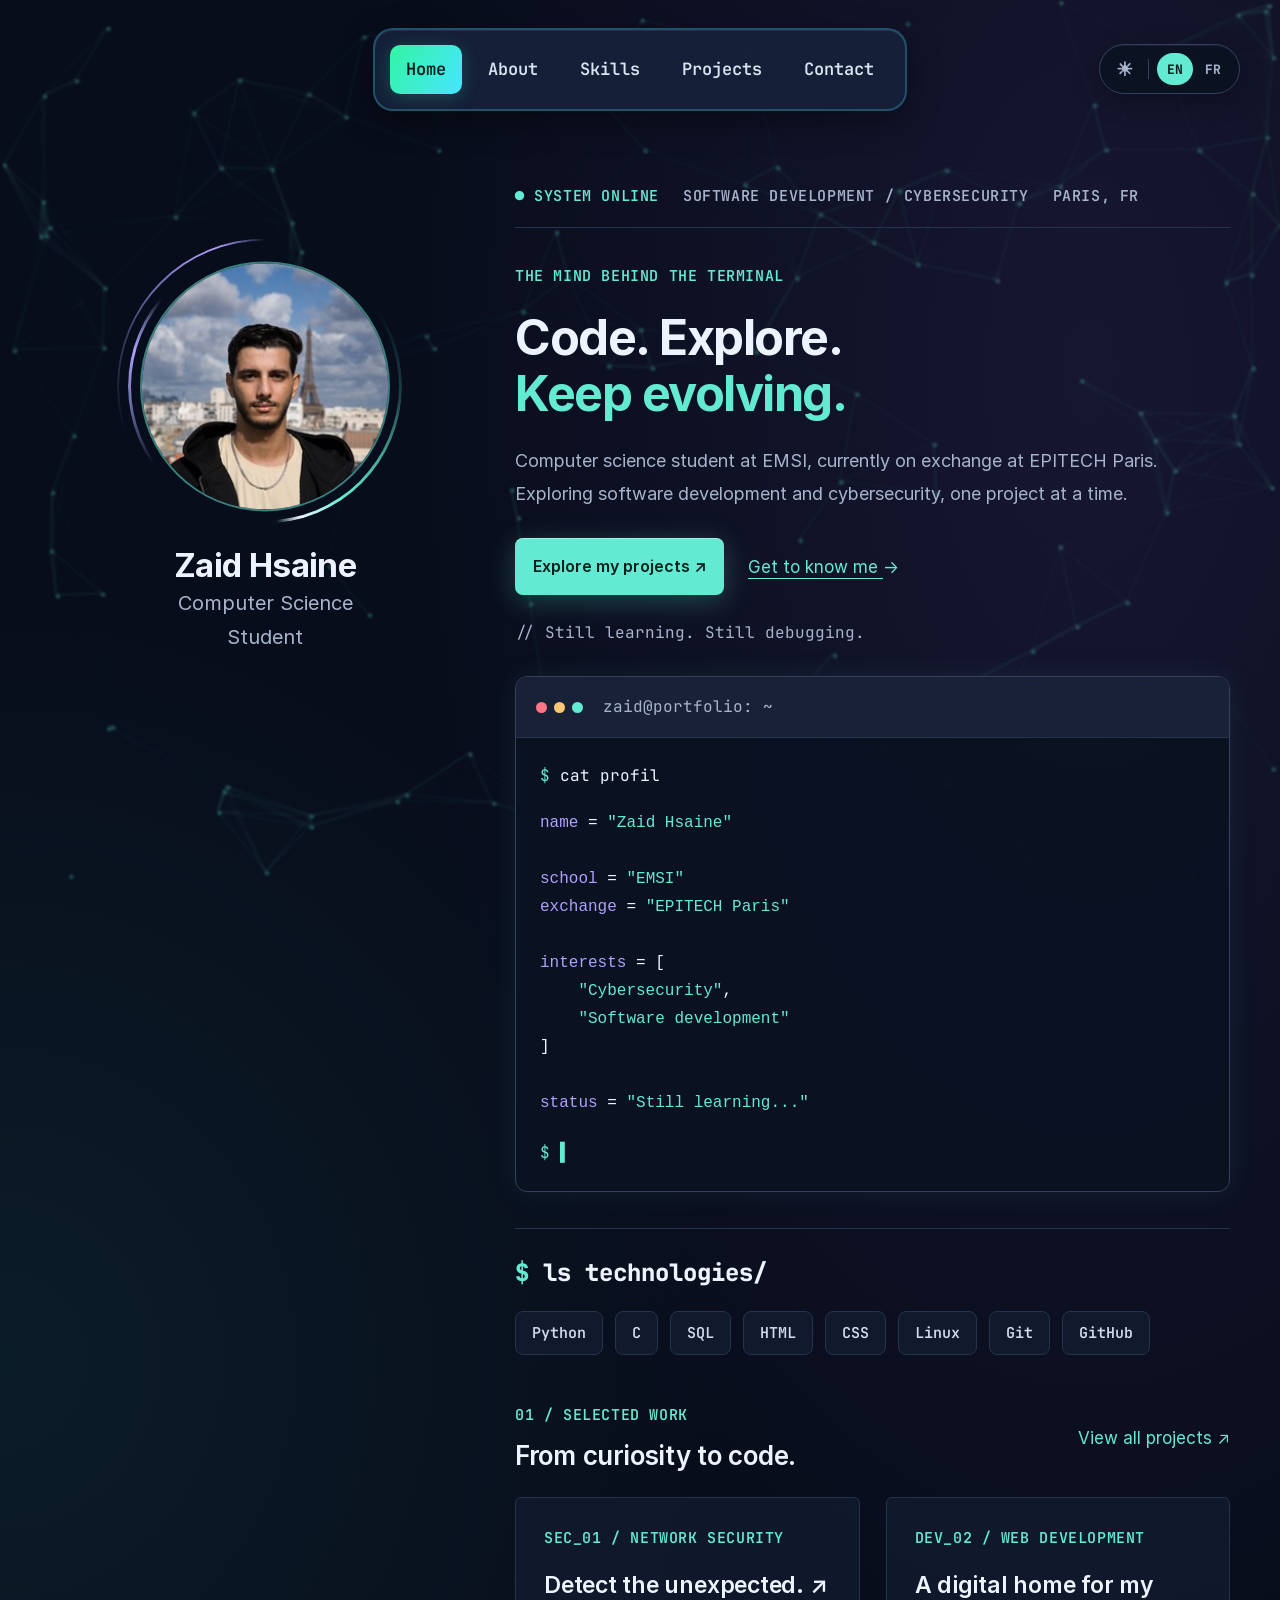
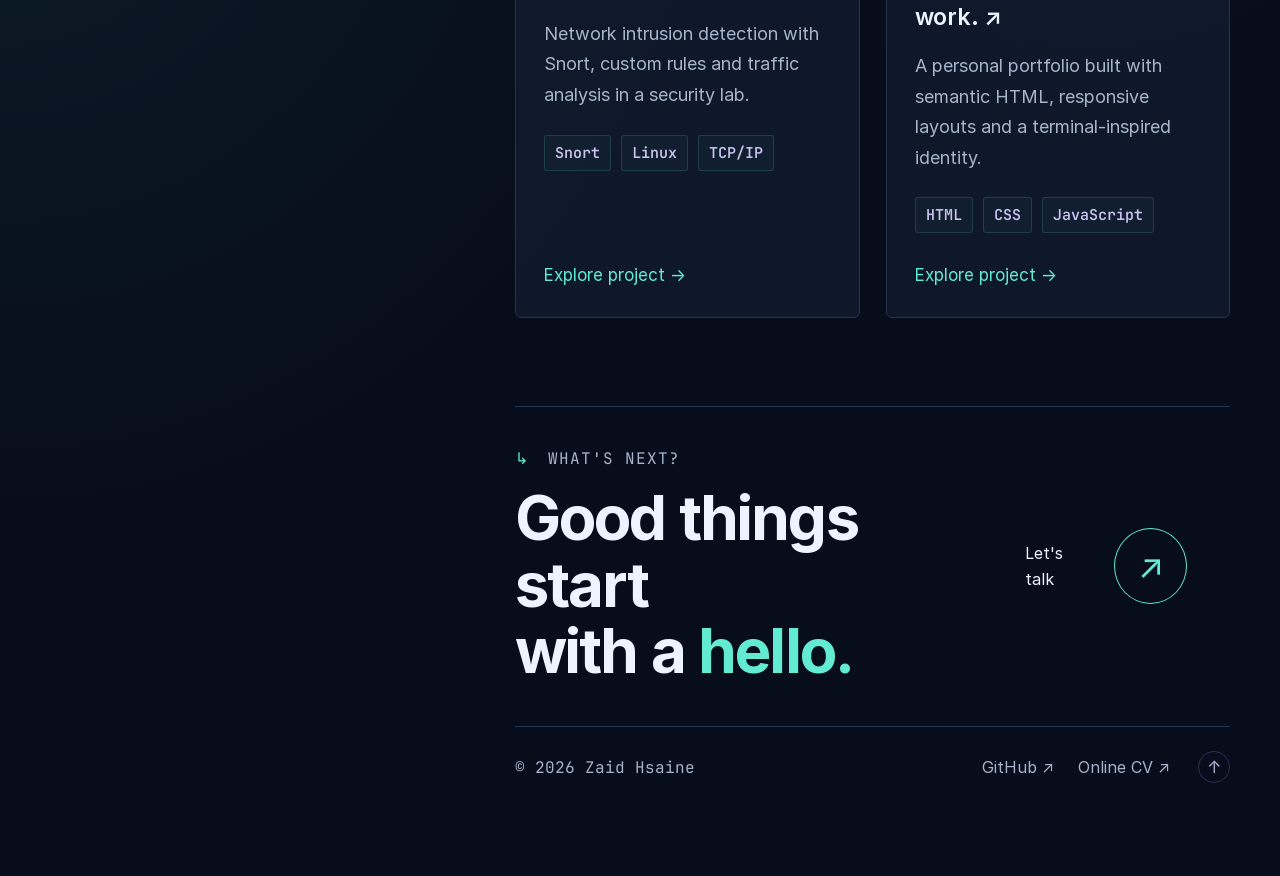
==== commit 56fcffe2: "Update portfolio: new pages, self-hosted fonts, SEO files and site improvements" ====
--- a/index.html
+++ b/index.html
@@ -10,22 +10,54 @@
 
     <title>Home | Zaid Hsaine</title>
 
-    <script src="theme-init.js?v=theme-1"></script>
-    <script src="theme.js?v=picker-1" defer></script>
-    <link rel="stylesheet" href="style.css?v=picker-1" />
-    <script src="script.js?v=rollback-1" defer></script>
-    <script src="translations.js?v=language-1" defer></script>
-    <script src="language.js?v=picker-1" defer></script>
+    <meta name="author" content="Zaid Hsaine" />
+    <meta name="theme-color" content="#080d1b" />
+    <link rel="canonical" href="https://zaidhsaine.com/" />
+    <meta property="og:type" content="website" />
+    <meta property="og:site_name" content="Zaid Hsaine" />
+    <meta property="og:title" content="Home | Zaid Hsaine" />
+    <meta property="og:description" content="Zaid Hsaine's portfolio: computer science, software development and cybersecurity." />
+    <meta property="og:url" content="https://zaidhsaine.com/" />
+    <meta property="og:image" content="https://zaidhsaine.com/epitech%20pic.jpg" />
+    <meta property="og:locale" content="en_GB" />
+    <meta property="og:locale:alternate" content="fr_FR" />
+    <meta name="twitter:card" content="summary" />
+    <link rel="preload" href="assets/fonts/Inter-Regular.woff2" as="font" type="font/woff2" crossorigin />
+    <link rel="preload" href="assets/fonts/JetBrainsMono-Variable.woff2" as="font" type="font/woff2" crossorigin />
+    <script src="theme-init.js?v=controls-1"></script>
+    <script src="theme.js?v=controls-1" defer></script>
+    <link rel="stylesheet" href="style.css?v=controls-1" />
+    <script src="script.js?v=controls-1" defer></script>
+    <script src="translations.js?v=controls-1" defer></script>
+    <script src="language.js?v=controls-1" defer></script>
     <link rel="icon" type="image/svg+xml" href="favicon.svg?v=zh-3" />
+    <script type="application/ld+json">
+    {
+        "@context": "https://schema.org",
+        "@type": "Person",
+        "name": "Zaid Hsaine",
+        "url": "https://zaidhsaine.com/",
+        "image": "https://zaidhsaine.com/epitech%20pic.jpg",
+        "email": "mailto:hsainezaid@gmail.com",
+        "jobTitle": "Computer science student",
+        "affiliation": [
+            { "@type": "CollegeOrUniversity", "name": "EMSI" },
+            { "@type": "CollegeOrUniversity", "name": "EPITECH Paris" }
+        ],
+        "knowsAbout": ["Software development", "Cybersecurity"],
+        "sameAs": ["https://github.com/hsainezaid0"]
+    }
+    </script>
 </head>
 
 <body id="top">
+    <a class="info-skip" href="#main">Skip to content</a>
     <canvas id="matrix" aria-hidden="true"></canvas>
 
     <header>
         <div class="profile">
             <div class="photo-orbit">
-                <img class="personal-photo" src="epitech pic.jpg" alt="Zaid Hsaine" />
+                <img class="personal-photo" src="epitech pic.jpg" alt="Zaid Hsaine" width="240" height="240" />
             </div>
 
             <div>
@@ -50,13 +82,13 @@
                     <button type="button" data-theme-option="dark" aria-pressed="true"><span aria-hidden="true">&#9790;</span><span class="theme-option-label">Dark mode</span></button>
                 </div>
             </div>
-            <button class="language-toggle" type="button" aria-label="Passer le site en français" lang="fr"><span aria-hidden="true">FR</span></button>
+            <button class="language-toggle" type="button" aria-label="Passer le site en français" lang="fr"><span class="language-option" data-language="en" aria-hidden="true">EN</span><span class="language-option" data-language="fr" aria-hidden="true">FR</span></button>
             </div>
             <a class="mobile-brand" href="index.html" aria-label="Portfolio home">~/portfolio<span aria-hidden="true">_</span></a>
         </div>
     </header>
 
-    <main>
+    <main id="main" tabindex="-1">
         <div class="system-strip" aria-label="Profile overview">
             <span>● SYSTEM ONLINE</span>
             <span>SOFTWARE DEVELOPMENT / CYBERSECURITY</span>
--- a/style.css
+++ b/style.css
@@ -1,3 +1,42 @@
+/*
+POLICES : fichiers heberges avec le site (aucun appel a un service externe).
+Inter = texte courant et titres, tres lisible a l'ecran.
+JetBrains Mono = accents "terminal" (etiquettes, code, commandes).
+font-display: swap affiche le texte tout de suite avec une police systeme,
+puis la remplace quand le fichier est charge.
+*/
+@font-face {
+    font-family: "Inter";
+    src: url("assets/fonts/Inter-Regular.woff2") format("woff2");
+    font-weight: 400;
+    font-style: normal;
+    font-display: swap;
+}
+@font-face {
+    font-family: "Inter";
+    src: url("assets/fonts/Inter-SemiBold.woff2") format("woff2");
+    font-weight: 600;
+    font-style: normal;
+    font-display: swap;
+}
+@font-face {
+    font-family: "Inter";
+    src: url("assets/fonts/Inter-Bold.woff2") format("woff2");
+    font-weight: 700;
+    font-style: normal;
+    font-display: swap;
+}
+@font-face {
+    font-family: "JetBrains Mono";
+    src: url("assets/fonts/JetBrainsMono-Variable.woff2") format("woff2");
+    font-weight: 100 800;
+    font-style: normal;
+    font-display: swap;
+}
+:root {
+    --font-sans: "Inter", system-ui, -apple-system, "Segoe UI", Roboto, "Helvetica Neue", Arial, sans-serif;
+    --font-mono: "JetBrains Mono", ui-monospace, "Cascadia Code", "SF Mono", Menlo, Consolas, "Liberation Mono", monospace;
+}
 :root {
     color-scheme: dark;
     --theme-gradient: rgba(21,32,57,.96);
@@ -81,7 +120,7 @@
     color: var(--theme-color-15);
     font-weight: normal;
     line-height: 1.8;
-    font-family: "Courier New", monospace;
+    font-family: var(--font-sans);
 }
 
 #matrix {
@@ -233,7 +272,7 @@
     padding: 14px 18px;
     background: var(--theme-color-17);
     color: rgb(7, 32, 29);
-    font: bold 16px / 1.8 "Courier New", monospace;
+    font: 600 16px / 1.8 var(--font-sans);
     text-decoration: none;
     border: 0px;
     border-radius: 8px;
@@ -1760,7 +1799,7 @@
 .contact-page .content-grid {
     gap: 24px;
     align-items: stretch;
-    font-family: "Segoe UI", Arial, sans-serif;
+    font-family: var(--font-sans);
 }
 
 .contact-page .content-grid > .panel {
@@ -1774,7 +1813,7 @@
 }
 
 .contact-page .panel .panel-label {
-    font-family: "Courier New", monospace;
+    font-family: var(--font-mono);
     font-size: 16px;
     letter-spacing: 1.5px;
     margin: 0px 0px 20px;
@@ -1908,7 +1947,7 @@
     filter: none;
 }
 
-.skills-page .page-heading > .eyebrow, .projects-page .page-heading > .eyebrow, .contact-page .page-heading > .eyebrow {
+.skills-page .page-heading > .eyebrow, .projects-page .page-heading > .eyebrow, .contact-page .page-heading > .eyebrow, .status-page .page-heading > .eyebrow {
     display: inline-flex;
     align-items: center;
     gap: 14px;
@@ -1919,7 +1958,7 @@
     border-radius: 12px;
     background: linear-gradient(120deg, rgba(99, 234, 211, 0.07), rgba(99, 234, 211, 0.04)), var(--theme-color-18);
     color: var(--theme-color-17);
-    font-family: "Courier New", monospace;
+    font-family: var(--font-mono);
     font-size: clamp(18px, 2vw, 23px);
     font-weight: bold;
     line-height: 1.5;
@@ -1927,7 +1966,7 @@
     box-shadow: rgba(0, 0, 0, 0.267) 0px 6px 24px, rgba(255, 255, 255, 0.04) 0px 1px inset;
 }
 
-.skills-page .page-heading > .eyebrow::after, .projects-page .page-heading > .eyebrow::after, .contact-page .page-heading > .eyebrow::after {
+.skills-page .page-heading > .eyebrow::after, .projects-page .page-heading > .eyebrow::after, .contact-page .page-heading > .eyebrow::after, .status-page .page-heading > .eyebrow::after {
     content: "";
     flex-shrink: 0;
     width: 8px;
@@ -1937,7 +1976,7 @@
     box-shadow: rgba(99, 234, 211, 0.25) 0px 0px 10px;
 }
 
-.skills-page .page-heading > .about-command, .projects-page .page-heading > .about-command, .contact-page .page-heading > .about-command {
+.skills-page .page-heading > .about-command, .projects-page .page-heading > .about-command, .contact-page .page-heading > .about-command, .status-page .page-heading > .about-command {
     position: relative;
     display: inline-flex;
     align-items: center;
@@ -1955,7 +1994,7 @@
     box-shadow: rgba(255, 255, 255, 0.03) 0px 1px 0px inset, rgba(0, 0, 0, 0.133) 0px 6px 20px;
 }
 
-.skills-page .page-heading > .about-command::before, .projects-page .page-heading > .about-command::before, .contact-page .page-heading > .about-command::before {
+.skills-page .page-heading > .about-command::before, .projects-page .page-heading > .about-command::before, .contact-page .page-heading > .about-command::before, .status-page .page-heading > .about-command::before {
     content: "";
     display: block;
     width: 7px;
@@ -1966,7 +2005,7 @@
     box-shadow: rgba(99, 234, 211, 0.314) 0px 0px 10px;
 }
 
-.skills-page .page-heading > .about-command::after, .projects-page .page-heading > .about-command::after, .contact-page .page-heading > .about-command::after {
+.skills-page .page-heading > .about-command::after, .projects-page .page-heading > .about-command::after, .contact-page .page-heading > .about-command::after, .status-page .page-heading > .about-command::after {
     content: "";
     position: absolute;
     bottom: -9px;
@@ -2146,7 +2185,7 @@
 .footer-kicker {
     margin: 0 0 14px;
     color: var(--theme-color-16);
-    font: 16px/1.5 Consolas, monospace;
+    font: 16px/1.5 var(--font-mono);
 }
 
 .footer-kicker span {
@@ -2223,7 +2262,7 @@
     border: 0;
     background: none;
     color: var(--theme-color-16);
-    font: 500 16px/1.5 "Segoe UI", Arial, sans-serif;
+    font: 500 16px/1.5 var(--font-sans);
     text-decoration: none;
 }
 
@@ -2239,7 +2278,7 @@
 
 .footer-copyright {
     color: var(--theme-color-16);
-    font: 16px/1.5 Consolas, monospace;
+    font: 16px/1.5 var(--font-mono);
 }
 
 footer.portfolio-footer a.footer-top {
@@ -2381,7 +2420,7 @@
 
 .message-field label {
     color: var(--theme-color-15);
-    font: 16px/1.5 "Courier New", monospace;
+    font: 600 16px/1.5 var(--font-sans);
 }
 
 .message-field input, .message-field textarea {
@@ -2393,7 +2432,7 @@
     border-radius: 10px;
     background: var(--theme-color-14);
     color: var(--theme-color-15);
-    font: 16px/1.6 "Courier New", monospace;
+    font: 16px/1.6 var(--font-sans);
 }
 
 .message-field input {
@@ -2433,7 +2472,7 @@
 button.message-send {
     justify-self: start;
     cursor: pointer;
-    font: 600 16px/1.6 "Courier New", monospace;
+    font: 600 16px/1.6 var(--font-sans);
 }
 
 @media (max-width:700px) {
@@ -2511,7 +2550,7 @@
         border: 1px solid transparent;
         border-radius: 18px;
         color: var(--theme-color-16);
-        font-family: Arial, sans-serif;
+        font-family: var(--font-sans);
         font-size: 12px;
         font-weight: 600;
         white-space: nowrap;
@@ -2879,7 +2918,7 @@
     border-radius: 12px;
     color: #63ead3;
     background: #0b1222;
-    font: 600 14px/1.5 "Courier New", monospace;
+    font: 600 14px/1.5 var(--font-mono);
     cursor: pointer;
 }
 .theme-icon { font-size: 22px; line-height: 1; }
@@ -2933,7 +2972,7 @@
         align-items: center;
         min-height: 44px;
         color: #a6b4cc;
-        font: 600 12px/1.5 "Courier New", monospace;
+        font: 600 12px/1.5 var(--font-mono);
         text-decoration: none;
         white-space: nowrap;
     }
@@ -2976,7 +3015,7 @@
     border-radius: 12px;
     background: #0b1222;
     color: #63ead3;
-    font: 600 14px/1.5 "Courier New", monospace;
+    font: 600 14px/1.5 var(--font-mono);
     cursor: pointer;
 }
 .language-toggle:hover { border-color: currentColor; background: #182136; }
@@ -2986,7 +3025,7 @@
 @media (max-width: 600px) {
     .appearance-controls { gap: 6px; flex-shrink: 0; }
     .language-toggle { min-width: 44px; min-height: 44px; padding: 8px; border-radius: 10px; font-size: 12px; }
-    html[lang="fr"] header nav a { font-size: 10px; }
+    html[lang="fr"] header nav a { font-size: 11px; }
     .theme-toolbar { gap: 8px; }
 }
 @media (max-width: 360px) {
@@ -3022,7 +3061,7 @@
     border-radius: 8px;
     background: transparent;
     color: #edf3ff;
-    font: 600 13px/1.5 "Courier New", monospace;
+    font: 600 13px/1.5 var(--font-mono);
     text-align: left;
     cursor: pointer;
 }
@@ -3043,4 +3082,343 @@
     .theme-toolbar .theme-toggle { width: 44px; padding: 8px; }
 }
 
-
+/* 20. TYPOGRAPHIE : polices lisibles et finitions du texte */
+html {
+    -webkit-text-size-adjust: 100%;
+    text-size-adjust: 100%;
+}
+
+body {
+    line-height: 1.7;
+    -webkit-font-smoothing: antialiased;
+    -moz-osx-font-smoothing: grayscale;
+    text-rendering: optimizeLegibility;
+}
+
+/* Les accents "terminal" gardent une police a chasse fixe. */
+.terminal, .system-strip, .eyebrow, .panel-label, .funny-text, .code-note, .panel .code-note,
+.technologies h2, .technology-list li, .tag-list li, .status-badge, .timeline-date,
+.work-preview .work-index, header nav a, .about-command {
+    font-family: var(--font-mono);
+}
+
+/* Les ligatures de code (=> != ...) genent la lecture des libelles. */
+.terminal, .eyebrow, .panel-label, .system-strip, .tag-list li, .technology-list li {
+    font-variant-ligatures: none;
+}
+
+/* Titres : Inter en gras, avec un interlettrage proportionnel a la taille. */
+h1, .home-text h1, .page-heading h1 {
+    font-weight: 700;
+    letter-spacing: -0.03em;
+}
+
+h2, h3 {
+    font-weight: 600;
+    letter-spacing: -0.01em;
+}
+
+.footer-invitation h2 {
+    font-weight: 700;
+    letter-spacing: -0.03em;
+}
+
+.profile-name {
+    font-weight: 700;
+    letter-spacing: -0.02em;
+    line-height: 1.25;
+}
+
+.technologies h2 {
+    letter-spacing: 0;
+}
+
+/* Texte courant : longueur de ligne et interligne confortables. */
+.introduction, .page-intro, .panel p, .panel dd, .work-preview p,
+.skills-grid .skill-card > p:not(.panel-label), .projects-page .project-card > p,
+.about-page .content-grid > .panel > p:not(.panel-label), .about-page .education-path p,
+.goal-list li, .small-card p, .timeline p {
+    line-height: 1.7;
+}
+
+.panel strong {
+    color: var(--theme-color-15);
+    font-weight: 600;
+}
+
+/* Petites etiquettes : la police mono parait plus grande, on la reduit un peu. */
+.technology-list li, .tag-list li, .work-preview .tag-list li, .skill-card .tag-list li,
+.projects-page .project-card .tag-list li, .contact-page .tag-list li,
+.contact-page .content-grid > aside.panel > .tag-list li {
+    font-size: 15px;
+    font-weight: 500;
+}
+
+.system-strip, .eyebrow, .panel-label, .work-preview .work-index, .section-heading .panel-label,
+.status-badge, .contact-page .panel .panel-label {
+    font-size: 15px;
+    font-weight: 500;
+}
+
+.page-heading .eyebrow, .about-page .page-heading .about-command {
+    font-size: clamp(17px, 1.6vw, 20px);
+    font-weight: 600;
+    letter-spacing: 0;
+}
+
+header nav a {
+    font-size: 17px;
+    font-weight: 500;
+}
+
+/* Le texte secondaire du theme clair etait trop pale sur fond blanc. */
+:root[data-theme="light"] {
+    --theme-color-16: #44546b;
+    --theme-color-23: #56677a;
+}
+
+@media (max-width: 700px) {
+    .about-page .panel-label {
+        font-size: 14px;
+    }
+
+    .about-page .terminal-header {
+        font-size: 14px;
+    }
+
+    .about-page .terminal-content {
+        font-size: 15px;
+    }
+}
+
+@media (max-width: 600px) {
+    header nav a {
+        font-family: var(--font-sans);
+        font-size: 12px;
+        font-weight: 600;
+    }
+
+    html[lang="fr"] header nav a {
+        font-size: 11px;
+    }
+
+    .mobile-brand {
+        font-size: 13px;
+    }
+}
+
+/* Lien d'evitement : visible uniquement au clavier. */
+.info-skip {
+    border-radius: 8px;
+    font-weight: 600;
+    text-decoration: none;
+}
+
+/* Champ piege anti-spam du formulaire : invisible pour les visiteurs. */
+.message-honey {
+    position: absolute;
+    left: -9999px;
+    width: 1px;
+    height: 1px;
+    overflow: hidden;
+}
+
+/* 21. PAGES DE STATUT : erreur 404 et confirmation d'envoi */
+main.status-page {
+    width: calc(100% - 48px);
+    max-width: 760px;
+    margin: 60px auto;
+    text-align: center;
+}
+
+.status-page .page-intro {
+    margin: 0 auto 28px;
+}
+
+.status-page .terminal {
+    margin: 0 auto 32px;
+    max-width: 560px;
+    text-align: left;
+}
+
+.status-page .actions {
+    justify-content: center;
+}
+
+.status-code {
+    color: var(--theme-color-22);
+}
+
+/* Le contenu principal recoit le focus via le lien d'evitement, sans contour. */
+main:focus {
+    outline: none;
+}
+
+.project-card h3 {
+    font-size: 22px;
+}
+
+/* Theme clair : fond plus lumineux pour garder le texte du lien actif lisible. */
+:root[data-theme="light"] nav a[aria-current="page"] {
+    background: linear-gradient(120deg, #4fdcaa, rgb(71, 229, 255));
+}
+
+.status-page footer.portfolio-footer.page-footer {
+    border-top: 0;
+}
+
+.contact-page .panel > .text-link {
+    margin-bottom: 22px;
+}
+
+/* 22. REGLAGES : theme et langue regroupes dans une pastille, a droite */
+.appearance-controls {
+    gap: 4px;
+    padding: 4px;
+    border: 1px solid var(--theme-color-20);
+    border-radius: 999px;
+    background: var(--theme-color-1);
+    box-shadow: 0 8px 24px rgba(0, 0, 0, .25), inset 0 1px 0 rgba(255, 255, 255, .06);
+    -webkit-backdrop-filter: blur(16px);
+    backdrop-filter: blur(16px);
+}
+
+/* Bouton du theme : un rond discret qui s'eclaire au survol. */
+.appearance-controls .theme-toggle,
+.theme-toolbar .appearance-controls .theme-toggle,
+:root[data-theme="light"] .appearance-controls .theme-toggle {
+    width: 40px;
+    min-width: 40px;
+    height: 40px;
+    min-height: 40px;
+    margin: 0;
+    padding: 0;
+    border: 0;
+    border-radius: 50%;
+    background: transparent;
+    color: var(--theme-color-16);
+    transition: background-color .2s, color .2s, transform .3s;
+}
+
+.appearance-controls .theme-icon {
+    font-size: 19px;
+}
+
+.appearance-controls .theme-toggle:hover,
+:root[data-theme="light"] .appearance-controls .theme-toggle:hover {
+    background: rgba(99, 234, 211, .12);
+    color: var(--theme-color-17);
+    transform: rotate(20deg);
+}
+
+/* Trait fin entre le theme et la langue. */
+.appearance-controls .theme-picker {
+    display: flex;
+    align-items: center;
+    gap: 4px;
+}
+
+.appearance-controls .theme-picker::after {
+    content: "";
+    width: 1px;
+    height: 20px;
+    background: var(--theme-color-20);
+}
+
+/* Langue : les deux choix sont visibles, la langue active est surlignee. */
+.appearance-controls .language-toggle,
+:root[data-theme="light"] .appearance-controls .language-toggle {
+    gap: 2px;
+    min-width: 0;
+    height: 40px;
+    min-height: 40px;
+    padding: 4px;
+    border: 0;
+    border-radius: 999px;
+    background: transparent;
+    color: var(--theme-color-16);
+    font: 600 13px/1 var(--font-mono);
+    letter-spacing: .5px;
+}
+
+.language-option {
+    display: grid;
+    place-items: center;
+    min-width: 36px;
+    height: 32px;
+    padding: 0 8px;
+    border-radius: 999px;
+    transition: background-color .2s, color .2s;
+}
+
+html[lang="en"] .language-option[data-language="en"],
+html[lang="fr"] .language-option[data-language="fr"] {
+    background: var(--theme-color-17);
+    color: #07201d;
+}
+
+:root[data-theme="light"][lang="en"] .language-option[data-language="en"],
+:root[data-theme="light"][lang="fr"] .language-option[data-language="fr"] {
+    color: #fff;
+}
+
+.language-toggle:hover .language-option {
+    color: var(--theme-color-15);
+}
+
+html[lang="en"] .language-toggle:hover .language-option[data-language="en"],
+html[lang="fr"] .language-toggle:hover .language-option[data-language="fr"] {
+    color: #07201d;
+}
+
+:root[data-theme="light"][lang="en"] .language-toggle:hover .language-option[data-language="en"],
+:root[data-theme="light"][lang="fr"] .language-toggle:hover .language-option[data-language="fr"] {
+    color: #fff;
+}
+
+.appearance-controls .theme-toggle:focus-visible,
+.appearance-controls .language-toggle:focus-visible {
+    outline: 2px solid var(--theme-color-17);
+    outline-offset: 2px;
+}
+
+/* Le menu du theme s'ouvre vers la gauche, puisque la pastille est a droite. */
+.theme-options {
+    left: auto;
+    right: 0;
+}
+
+/* Grand ecran : la pastille se place dans le coin droit de l'en-tete. */
+@media (min-width: 1100px) {
+    header .theme-toolbar {
+        position: absolute;
+        top: 50%;
+        right: 40px;
+        transform: translateY(-50%);
+    }
+}
+
+/* Tablette : la pastille passe au-dessus du menu, alignee a droite. */
+@media (min-width: 601px) and (max-width: 900px) {
+    header .theme-toolbar {
+        order: -1;
+        align-self: flex-end;
+    }
+}
+
+/* Telephone : le nom du site a gauche, les reglages a droite. */
+@media (max-width: 600px) {
+    .mobile-brand {
+        order: -1;
+    }
+
+    .appearance-controls {
+        box-shadow: none;
+    }
+}
+
+@media (prefers-reduced-motion: reduce) {
+    .appearance-controls .theme-toggle:hover {
+        transform: none;
+    }
+}
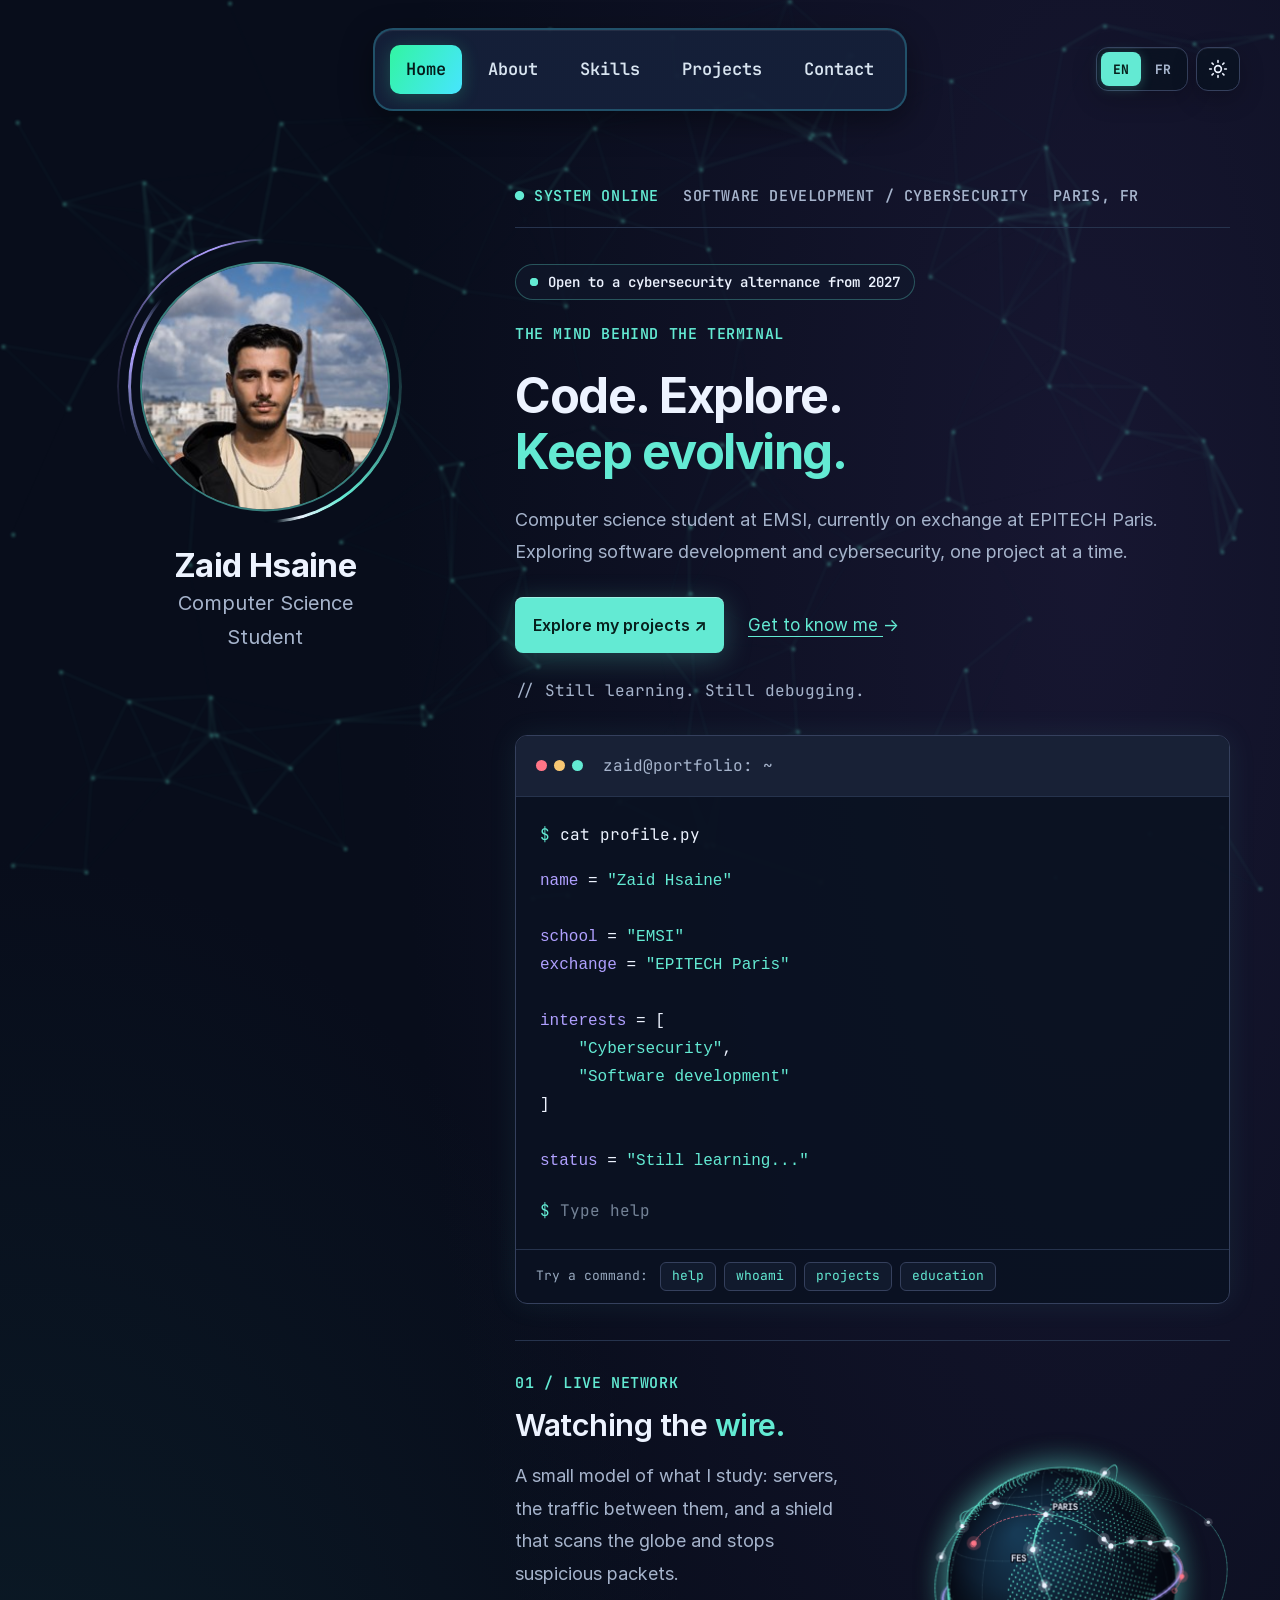
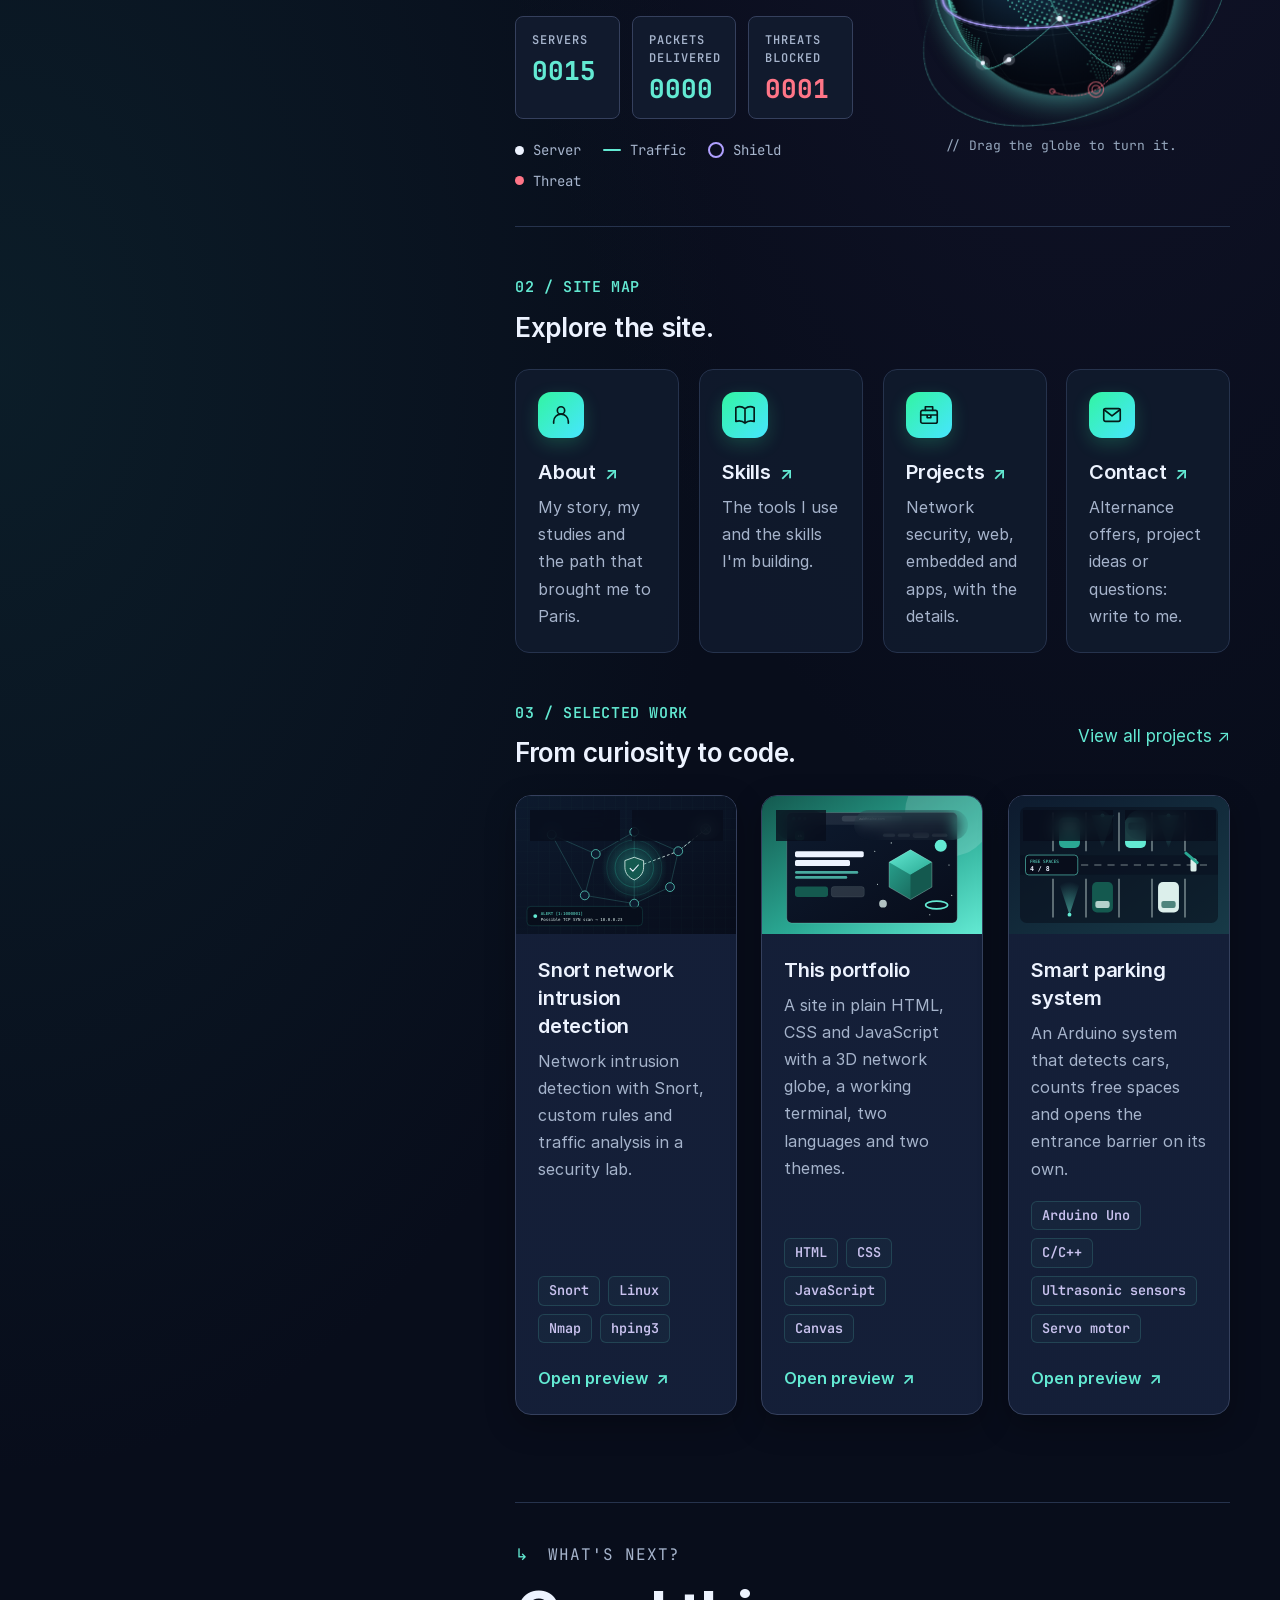
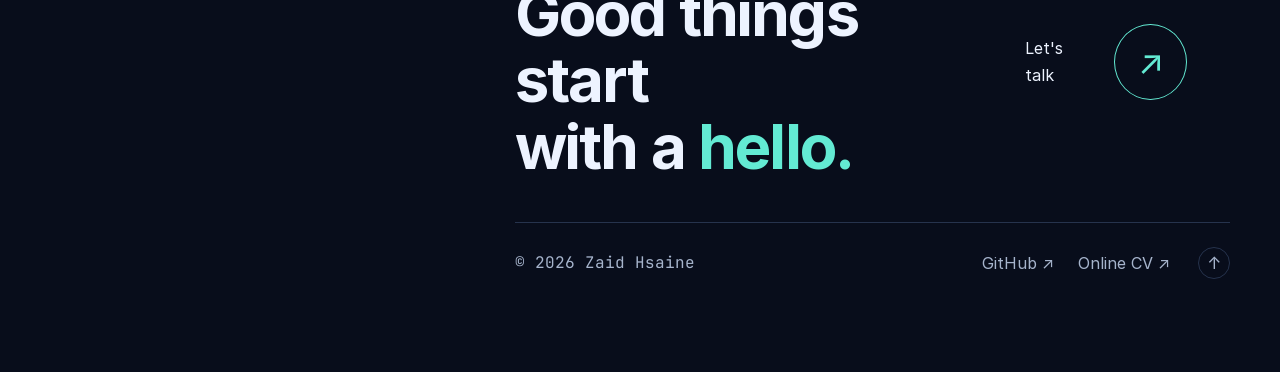
==== commit 065584c2: "Designe Update" ====
--- a/index.html
+++ b/index.html
@@ -25,10 +25,15 @@
     <link rel="preload" href="assets/fonts/Inter-Regular.woff2" as="font" type="font/woff2" crossorigin />
     <link rel="preload" href="assets/fonts/JetBrainsMono-Variable.woff2" as="font" type="font/woff2" crossorigin />
     <script src="theme-init.js?v=controls-1"></script>
-    <script src="theme.js?v=controls-1" defer></script>
-    <link rel="stylesheet" href="style.css?v=controls-1" />
-    <script src="script.js?v=controls-1" defer></script>
-    <script src="translations.js?v=controls-1" defer></script>
+    <script src="theme.js?v=merge-3" defer></script>
+    <link rel="stylesheet" href="style.css?v=merge-4" />
+    <link rel="stylesheet" href="features.css?v=merge-7" />
+    <script src="script.js?v=merge-4" defer></script>
+    <script src="tilt.js?v=merge-2" defer></script>
+    <script src="globe.js?v=merge-2" defer></script>
+    <script src="terminal.js?v=merge-1" defer></script>
+    <script src="projects.js?v=merge-1" defer></script>
+    <script src="translations.js?v=merge-4" defer></script>
     <script src="language.js?v=controls-1" defer></script>
     <link rel="icon" type="image/svg+xml" href="favicon.svg?v=zh-3" />
     <script type="application/ld+json">
@@ -75,6 +80,7 @@
         </nav>
         <div class="theme-toolbar" role="toolbar" aria-label="Appearance">
             <div class="appearance-controls">
+            <button class="language-toggle" type="button" aria-label="Passer le site en français" lang="fr"><span class="language-option" data-language="en" aria-hidden="true">EN</span><span class="language-option" data-language="fr" aria-hidden="true">FR</span></button>
             <div class="theme-picker">
                 <button class="theme-toggle" type="button" aria-label="Switch to light mode" aria-pressed="false"><span class="theme-icon" aria-hidden="true">&#9728;</span></button>
                 <div class="theme-options" id="theme-options" role="group" aria-label="Choose appearance" hidden>
@@ -82,7 +88,6 @@
                     <button type="button" data-theme-option="dark" aria-pressed="true"><span aria-hidden="true">&#9790;</span><span class="theme-option-label">Dark mode</span></button>
                 </div>
             </div>
-            <button class="language-toggle" type="button" aria-label="Passer le site en français" lang="fr"><span class="language-option" data-language="en" aria-hidden="true">EN</span><span class="language-option" data-language="fr" aria-hidden="true">FR</span></button>
             </div>
             <a class="mobile-brand" href="index.html" aria-label="Portfolio home">~/portfolio<span aria-hidden="true">_</span></a>
         </div>
@@ -96,6 +101,11 @@
         </div>
         <div class="home-layout">
             <div class="home-text">
+                <a class="availability" href="contact.html">
+                    <span class="availability-dot" aria-hidden="true"></span>
+                    Open to a cybersecurity alternance from 2027
+                </a>
+
                 <p class="eyebrow">THE MIND BEHIND THE TERMINAL</p>
 
                 <h1>
@@ -124,7 +134,7 @@
                 </p>
             </div>
 
-            <aside class="terminal" aria-label="Profile in terminal style">
+            <aside class="terminal" id="terminal" aria-label="Profile in terminal style">
                 <div class="terminal-header">
                     <div class="terminal-dots" aria-hidden="true">
                         <span class="dot red"></span>
@@ -150,66 +160,290 @@
 
 <span class="variable">status</span> = <span class="string">"Still learning..."</span></code></pre>
 
-                    <p>
+                    <div class="terminal-log" role="log" aria-live="polite"></div>
+
+                    <p class="terminal-idle">
                         <span class="prompt">$</span>
                         <span class="cursor" aria-hidden="true">▌</span>
                     </p>
+
+                    <form class="terminal-form" hidden>
+                        <label class="prompt" for="terminal-input" aria-hidden="true">$</label>
+                        <input class="terminal-input" id="terminal-input" type="text" aria-label="Terminal command"
+                            placeholder="Type help" autocomplete="off" autocapitalize="off" autocorrect="off"
+                            spellcheck="false" enterkeyhint="send" maxlength="80" />
+                    </form>
+                </div>
+
+                <div class="terminal-footer" hidden>
+                    <span class="terminal-hint">Try a command:</span>
+                    <button type="button" data-command="help">help</button>
+                    <button type="button" data-command="whoami">whoami</button>
+                    <button type="button" data-command="projects">projects</button>
+                    <button type="button" data-command="education">education</button>
                 </div>
             </aside>
         </div>
 
-        <section class="technologies" aria-labelledby="technologies-title">
-            <h2 id="technologies-title"><span>$</span> ls technologies/</h2>
-
-            <ul class="technology-list">
-                <li>Python</li>
-                <li>C</li>
-                <li>SQL</li>
-                <li>HTML</li>
-                <li>CSS</li>
-                <li>Linux</li>
-                <li>Git</li>
-                <li>GitHub</li>
+        <section class="network" aria-labelledby="network-title">
+            <div class="network-text">
+                <p class="panel-label">01 / LIVE NETWORK</p>
+                <h2 id="network-title">Watching the <span>wire.</span></h2>
+                <p class="network-intro">
+                    A small model of what I study: servers, the traffic
+                    between them, and a shield that scans the globe and
+                    stops suspicious packets.
+                </p>
+                <dl class="network-stats">
+                    <div>
+                        <dt>SERVERS</dt>
+                        <dd>0015</dd>
+                    </div>
+                    <div>
+                        <dt>PACKETS DELIVERED</dt>
+                        <dd data-net="packets">0000</dd>
+                    </div>
+                    <div class="is-threat">
+                        <dt>THREATS BLOCKED</dt>
+                        <dd data-net="threats">0000</dd>
+                    </div>
+                </dl>
+                <ul class="network-legend">
+                    <li class="legend-server">Server</li>
+                    <li class="legend-traffic">Traffic</li>
+                    <li class="legend-shield">Shield</li>
+                    <li class="legend-threat">Threat</li>
+                </ul>
+            </div>
+            <div class="network-stage">
+                <canvas id="globe" role="img"
+                    aria-label="Animated globe showing servers, network traffic and a shield that stops threats"></canvas>
+                <p class="network-hint" aria-hidden="true">// Drag the globe to turn it.</p>
+            </div>
+        </section>
+
+        <section class="explore" aria-labelledby="explore-title">
+            <div class="section-heading">
+                <div>
+                    <p class="panel-label">02 / SITE MAP</p>
+                    <h2 id="explore-title">Explore the site.</h2>
+                </div>
+            </div>
+            <ul class="explore-grid">
+                <li>
+                    <a href="about.html">
+                        <span class="explore-icon" aria-hidden="true">
+                            <svg viewBox="0 0 24 24" width="22" height="22" fill="none" stroke="currentColor" stroke-width="1.8" stroke-linecap="round" stroke-linejoin="round"><circle cx="12" cy="7" r="4"/><path d="M4 21v-2a8 8 0 0 1 16 0v2"/></svg>
+                        </span>
+                        <h3>About <span class="explore-arrow" aria-hidden="true">↗</span></h3>
+                        <p>My story, my studies and the path that brought me to Paris.</p>
+                    </a>
+                </li>
+                <li>
+                    <a href="skills.html">
+                        <span class="explore-icon" aria-hidden="true">
+                            <svg viewBox="0 0 24 24" width="22" height="22" fill="none" stroke="currentColor" stroke-width="1.8" stroke-linecap="round" stroke-linejoin="round"><path d="M12 5C8 2 4 3 2 4v15c3-1 7-1 10 2 3-3 7-3 10-2V4c-2-1-6-2-10 1Zm0 0v16"/></svg>
+                        </span>
+                        <h3>Skills <span class="explore-arrow" aria-hidden="true">↗</span></h3>
+                        <p>The tools I use and the skills I'm building.</p>
+                    </a>
+                </li>
+                <li>
+                    <a href="projects.html">
+                        <span class="explore-icon" aria-hidden="true">
+                            <svg viewBox="0 0 24 24" width="22" height="22" fill="none" stroke="currentColor" stroke-width="1.8" stroke-linecap="round" stroke-linejoin="round"><rect x="3" y="7" width="18" height="14" rx="2"/><path d="M8 7V3h8v4M3 12h18M10 12v3h4v-3"/></svg>
+                        </span>
+                        <h3>Projects <span class="explore-arrow" aria-hidden="true">↗</span></h3>
+                        <p>Network security, web, embedded and apps, with the details.</p>
+                    </a>
+                </li>
+                <li>
+                    <a href="contact.html">
+                        <span class="explore-icon" aria-hidden="true">
+                            <svg viewBox="0 0 24 24" width="22" height="22" fill="none" stroke="currentColor" stroke-width="1.8" stroke-linecap="round" stroke-linejoin="round"><rect x="3" y="5" width="18" height="14" rx="2"/><path d="m3 6 9 7 9-7"/></svg>
+                        </span>
+                        <h3>Contact <span class="explore-arrow" aria-hidden="true">↗</span></h3>
+                        <p>Alternance offers, project ideas or questions: write to me.</p>
+                    </a>
+                </li>
             </ul>
         </section>
         <section class="featured-work" aria-labelledby="featured-title">
             <div class="section-heading">
                 <div>
-                    <p class="panel-label">01 / SELECTED WORK</p>
+                    <p class="panel-label">03 / SELECTED WORK</p>
                     <h2 id="featured-title">From curiosity to code.</h2>
                 </div>
                 <a class="text-link" href="projects.html">View all projects ↗</a>
             </div>
-            <div class="work-preview">
-                <a href="projects.html#snort">
-                    <span class="work-index">SEC_01 / NETWORK SECURITY</span>
-                    <h3>Detect the unexpected. ↗</h3>
-                    <p>
-                        Network intrusion detection with Snort, custom rules
-                        and traffic analysis in a security lab.
-                    </p>
-                    <ul class="tag-list">
-                        <li>Snort</li>
-                        <li>Linux</li>
-                        <li>TCP/IP</li>
-                    </ul>
-                    <span class="text-link">Explore project →</span>
-                </a>
-                <a href="projects.html#portfolio">
-                    <span class="work-index">DEV_02 / WEB DEVELOPMENT</span>
-                    <h3>A digital home for my work. ↗</h3>
-                    <p>
-                        A personal portfolio built with semantic HTML,
-                        responsive layouts and a terminal-inspired identity.
-                    </p>
-                    <ul class="tag-list">
-                        <li>HTML</li>
-                        <li>CSS</li>
-                        <li>JavaScript</li>
-                    </ul>
-                    <span class="text-link">Explore project →</span>
-                </a>
-            </div>
+            <ul class="projects-grid">
+                <li class="project-tile" id="snort" data-category="security">
+                    <article>
+                        <div class="tile-cover">
+                            <img src="assets/projects/snort.svg" alt="Illustration: a network map with one host flagged by a Snort alert" width="800" height="500" loading="lazy" />
+                            <span class="tile-badge">Security</span>
+                            <span class="tile-badge tile-status">Finished</span>
+                        </div>
+                        <div class="tile-body">
+                            <h3>Snort network intrusion detection</h3>
+                            <p>Network intrusion detection with Snort, custom rules and traffic analysis in a security lab.</p>
+                            <ul class="tile-tags" aria-label="Technologies used">
+                                <li>Snort</li>
+                                <li>Linux</li>
+                                <li>Nmap</li>
+                                <li>hping3</li>
+                            </ul>
+                            <button class="tile-open" type="button" aria-haspopup="dialog">Open preview <span aria-hidden="true">↗</span></button>
+                        </div>
+                    </article>
+                    <dialog class="project-preview" aria-labelledby="preview-snort">
+                        <div class="preview-top">
+                            <div class="tile-cover">
+                            <img src="assets/projects/snort.svg" alt="Illustration: a network map with one host flagged by a Snort alert" width="800" height="500" />
+                            <span class="tile-badge">Security</span>
+                            <span class="tile-badge tile-status">Finished</span>
+                        </div>
+                            <button class="preview-close" type="button" aria-label="Close preview">
+                                <svg viewBox="0 0 24 24" width="20" height="20" fill="none" stroke="currentColor" stroke-width="2" stroke-linecap="round" aria-hidden="true"><path d="M6 6l12 12M18 6L6 18" /></svg>
+                            </button>
+                        </div>
+                        <div class="preview-body">
+                            <p class="preview-stack">Snort / Linux / Nmap / hping3 / TCP/IP</p>
+                            <h3 id="preview-snort">Snort network intrusion detection</h3>
+                            <p class="preview-summary">Network intrusion detection with Snort, custom rules and traffic analysis in a security lab.</p>
+                            <dl class="preview-details">
+                                    <div>
+                                        <dt>Context</dt>
+                                        <dd>A cybersecurity training project using Snort for network monitoring.</dd>
+                                    </div>
+                                    <div>
+                                        <dt>Objective</dt>
+                                        <dd>Detect suspicious traffic and generate security alerts.</dd>
+                                    </div>
+                                    <div>
+                                        <dt>What I worked on</dt>
+                                        <dd>Configuring Snort, writing custom rules and testing them in the lab with Nmap and hping3.</dd>
+                                    </div>
+                                    <div>
+                                        <dt>Skills involved</dt>
+                                        <dd>Linux, TCP/IP, detection rules and alert analysis.</dd>
+                                    </div>
+                            </dl>
+                        </div>
+                    </dialog>
+                </li>
+                <li class="project-tile" id="portfolio" data-category="web">
+                    <article>
+                        <div class="tile-cover">
+                            <img src="assets/projects/portfolio.svg" alt="Illustration: a browser window showing a portfolio" width="800" height="500" loading="lazy" />
+                            <span class="tile-badge">Web</span>
+                            <span class="tile-badge tile-status is-progress">In progress</span>
+                        </div>
+                        <div class="tile-body">
+                            <h3>This portfolio</h3>
+                            <p>A site in plain HTML, CSS and JavaScript with a 3D network globe, a working terminal, two languages and two themes.</p>
+                            <ul class="tile-tags" aria-label="Technologies used">
+                                <li>HTML</li>
+                                <li>CSS</li>
+                                <li>JavaScript</li>
+                                <li>Canvas</li>
+                            </ul>
+                            <button class="tile-open" type="button" aria-haspopup="dialog">Open preview <span aria-hidden="true">↗</span></button>
+                        </div>
+                    </article>
+                    <dialog class="project-preview" aria-labelledby="preview-portfolio">
+                        <div class="preview-top">
+                            <div class="tile-cover">
+                            <img src="assets/projects/portfolio.svg" alt="Illustration: a browser window showing a portfolio" width="800" height="500" />
+                            <span class="tile-badge">Web</span>
+                            <span class="tile-badge tile-status is-progress">In progress</span>
+                        </div>
+                            <button class="preview-close" type="button" aria-label="Close preview">
+                                <svg viewBox="0 0 24 24" width="20" height="20" fill="none" stroke="currentColor" stroke-width="2" stroke-linecap="round" aria-hidden="true"><path d="M6 6l12 12M18 6L6 18" /></svg>
+                            </button>
+                        </div>
+                        <div class="preview-body">
+                            <p class="preview-stack">HTML / CSS / JavaScript / Canvas / Git</p>
+                            <h3 id="preview-portfolio">This portfolio</h3>
+                            <p class="preview-summary">A site in plain HTML, CSS and JavaScript with a 3D network globe, a working terminal, two languages and two themes.</p>
+                            <dl class="preview-details">
+                                    <div>
+                                        <dt>Context</dt>
+                                        <dd>A portfolio started while learning web development at EPITECH.</dd>
+                                    </div>
+                                    <div>
+                                        <dt>Objective</dt>
+                                        <dd>Introduce myself, share my skills and document my projects and progress.</dd>
+                                    </div>
+                                    <div>
+                                        <dt>Skills involved</dt>
+                                        <dd>Semantic HTML, CSS layout, responsive design, accessibility, Canvas animation and Git version control.</dd>
+                                    </div>
+                                    <div>
+                                        <dt>Reflection</dt>
+                                        <dd>Building every effect by hand, without a framework, showed me how the browser really works.</dd>
+                                    </div>
+                            </dl>
+                                <a class="button" href="https://github.com/hsainezaid0/My-Portfolio" target="_blank" rel="noopener noreferrer">View the code on GitHub ↗</a>
+                        </div>
+                    </dialog>
+                </li>
+                <li class="project-tile" id="smart-parking" data-category="embedded">
+                    <article>
+                        <div class="tile-cover">
+                            <img src="assets/projects/parking.svg" alt="Illustration: a smart parking lot seen from above, with sensors, a barrier and a free-space display" width="800" height="500" loading="lazy" />
+                            <span class="tile-badge">Embedded</span>
+                            <span class="tile-badge tile-status">Finished</span>
+                        </div>
+                        <div class="tile-body">
+                            <h3>Smart parking system</h3>
+                            <p>An Arduino system that detects cars, counts free spaces and opens the entrance barrier on its own.</p>
+                            <ul class="tile-tags" aria-label="Technologies used">
+                                <li>Arduino Uno</li>
+                                <li>C/C++</li>
+                                <li>Ultrasonic sensors</li>
+                                <li>Servo motor</li>
+                            </ul>
+                            <button class="tile-open" type="button" aria-haspopup="dialog">Open preview <span aria-hidden="true">↗</span></button>
+                        </div>
+                    </article>
+                    <dialog class="project-preview" aria-labelledby="preview-smart-parking">
+                        <div class="preview-top">
+                            <div class="tile-cover">
+                            <img src="assets/projects/parking.svg" alt="Illustration: a smart parking lot seen from above, with sensors, a barrier and a free-space display" width="800" height="500" />
+                            <span class="tile-badge">Embedded</span>
+                            <span class="tile-badge tile-status">Finished</span>
+                        </div>
+                            <button class="preview-close" type="button" aria-label="Close preview">
+                                <svg viewBox="0 0 24 24" width="20" height="20" fill="none" stroke="currentColor" stroke-width="2" stroke-linecap="round" aria-hidden="true"><path d="M6 6l12 12M18 6L6 18" /></svg>
+                            </button>
+                        </div>
+                        <div class="preview-body">
+                            <p class="preview-stack">Arduino Uno / C/C++ / Ultrasonic sensors / Servo motor / LCD I2C</p>
+                            <h3 id="preview-smart-parking">Smart parking system</h3>
+                            <p class="preview-summary">An Arduino system that detects cars, counts free spaces and opens the entrance barrier on its own.</p>
+                            <dl class="preview-details">
+                                    <div>
+                                        <dt>Context</dt>
+                                        <dd>An embedded systems project to automate a small parking lot.</dd>
+                                    </div>
+                                    <div>
+                                        <dt>Objective</dt>
+                                        <dd>Detect vehicles, manage availability and control an automatic barrier.</dd>
+                                    </div>
+                                    <div>
+                                        <dt>What I worked on</dt>
+                                        <dd>Arduino programming, ultrasonic sensors, barrier control with a servo and live free-space count on an LCD.</dd>
+                                    </div>
+                                    <div>
+                                        <dt>Skills involved</dt>
+                                        <dd>C/C++, sensor integration, electronic circuits and embedded automation.</dd>
+                                    </div>
+                            </dl>
+                        </div>
+                    </dialog>
+                </li>
+            </ul>
         </section>
         <footer id="footer-preview" class="page-footer portfolio-footer">
             <div class="footer-invitation">
--- a/style.css
+++ b/style.css
@@ -2110,19 +2110,23 @@
     .scroll-reveal {
         opacity: 1;
         translate: none;
+        filter: none;
     }
 }
 
 @media (prefers-reduced-motion: no-preference) {
+    /* Le contenu arrive flou et un peu bas, puis se pose a sa place. */
     .scroll-reveal {
-        translate: 0px 28px;
+        translate: 0px 32px;
+        filter: blur(10px);
     /* Le JavaScript fixe --reveal-delay pour decaler les apparitions. */
-        transition: opacity .8s ease var(--reveal-delay, 0ms), translate .8s cubic-bezier(.2,.7,.2,1) var(--reveal-delay, 0ms);
+        transition: opacity .9s ease var(--reveal-delay, 0ms), translate .9s cubic-bezier(.16,1,.3,1) var(--reveal-delay, 0ms), filter .9s ease var(--reveal-delay, 0ms);
     }
 
     .scroll-reveal.is-revealed {
         opacity: 1;
         translate: 0px;
+        filter: none;
     }
 
     .animated-arrow {
@@ -2673,237 +2677,7 @@
     }
 }
 
-/* 19. FORMATION : globe decoratif et parcours scolaire */
-.about-page .education-section {
-    position: relative;
-    isolation: isolate;
-    overflow: hidden;
-    padding: 0;
-    text-align: left;
-    background: radial-gradient(ellipse at 100% 0, rgba(99, 234, 211, 0.1), transparent 55%), var(--theme-color-18);
-    border: 1px solid var(--theme-color-20);
-}
-
-.education-globe {
-    position: absolute;
-    z-index: -1;
-    width: 420px;
-    height: 420px;
-    top: -65px;
-    right: -130px;
-    border: 1px solid rgba(99, 234, 211, 0.25);
-    border-radius: 50%;
-    background: radial-gradient(circle at 30% 25%, rgba(99, 234, 211, 0.08), transparent 65%);
-    box-shadow: inset -35px -20px 70px var(--theme-color-18), 0 0 70px rgba(99, 234, 211, 0.04);
-    transform: rotate(-24deg);
-    pointer-events: none;
-}
-
-.education-globe::before,
-.education-globe::after,
-.globe-meridian,
-.globe-equator {
-    content: '';
-    position: absolute;
-    top: 0;
-    right: 24%;
-    bottom: 0;
-    left: 24%;
-    border: 1px solid rgba(99, 234, 211, 0.16);
-    border-radius: 50%;
-}
-
-.education-globe::after {
-    top: 0;
-    right: 42%;
-    bottom: 0;
-    left: 42%;
-}
-.globe-meridian {
-    top: 12%;
-    right: 7%;
-    bottom: 12%;
-    left: 7%;
-}
-.globe-equator {
-    top: 35%;
-    right: 0;
-    bottom: 35%;
-    left: 0;
-}
-
-.globe-orbit {
-    position: absolute;
-    top: 28%;
-    right: -17%;
-    bottom: 28%;
-    left: -17%;
-    border: 1px solid rgba(99, 234, 211, 0.3);
-    border-radius: 50%;
-    transform: rotate(-25deg);
-}
-
-.globe-orbit::after {
-    content: '';
-    position: absolute;
-    top: 13%;
-    left: 13%;
-    width: 9px;
-    height: 9px;
-    border-radius: 50%;
-    background: var(--theme-color-17);
-    box-shadow: 0 0 15px rgba(99, 234, 211, 0.6);
-}
-
-.education-content {
-    padding: 40px;
-}
-.education-content > .panel-label {
-    text-align: center;
-}
-.education-content > h2 {
-    margin: 0;
-    font-size: clamp(26px, 3vw, 36px);
-    letter-spacing: -1px;
-}
-
-.about-page .education-path {
-    position: relative;
-    display: grid;
-    gap: 36px;
-    margin: 40px 0 0;
-    padding: 0;
-}
-
-.education-path::before {
-    content: none;
-}
-
-.about-page .education-path > li,
-.about-page .education-path > li:last-child {
-    position: relative;
-    margin: 0;
-    padding: 0 0 0 34px;
-    border: 0;
-    border-radius: 0;
-    background: none;
-}
-
-.about-page .education-path > li::before {
-    content: '';
-    box-sizing: border-box;
-    position: absolute;
-    z-index: 1;
-    top: 8px;
-    left: 4px;
-    width: 10px;
-    height: 10px;
-    border-radius: 50%;
-    background: var(--theme-color-17);
-    box-shadow: 0 0 8px rgba(99, 234, 211, 0.55), 0 0 18px rgba(99, 234, 211, 0.16);
-}
-
-.about-page .education-path > li:first-child {
-    padding-top: 0;
-}
-.about-page .education-path > li:last-child {
-    padding-bottom: 0;
-}
-
-.education-path .education-year {
-    position: relative;
-}
-
-.education-path .education-year::before {
-    content: none;
-}
-
-.about-page .education-path > li:not(:last-child)::after {
-    content: '';
-    position: absolute;
-    left: 8.5px;
-    top: 13px;
-    bottom: -49px;
-    width: 1px;
-    background: var(--theme-color-20);
-}
-
-.education-path .timeline-date {
-    display: inline-flex;
-    flex-wrap: wrap;
-    align-items: center;
-    gap: 8px 18px;
-    margin: 0 0 16px;
-    padding: 0;
-    border: 0;
-    border-radius: 0;
-    background: none;
-    color: var(--theme-color-17);
-    font-size: 18px;
-    line-height: 1.6;
-    letter-spacing: 0;
-}
-
-.education-path .education-place {
-    display: inline-block;
-    max-width: 100%;
-    padding: 0;
-    color: var(--theme-color-15);
-    font-size: 18px;
-    font-weight: normal;
-    line-height: 1.5;
-}
-.education-path .education-place::before {
-    content: none;
-}
-.education-path h3 {
-    margin: 0 0 12px;
-    font-size: 21px;
-    line-height: 1.6;
-}
-.about-page .education-path p {
-    max-width: 580px;
-    margin: 0;
-    color: var(--theme-color-25);
-    font-size: 18px;
-    line-height: 1.9;
-}
-
-@media (max-width: 700px) {
-    .about-page .education-section {
-        padding: 0;
-    }
-    .education-content {
-        padding: 30px 22px;
-    }
-    .education-globe {
-        width: 290px;
-        height: 290px;
-        top: -55px;
-        right: -150px;
-        opacity: .65;
-    }
-    .about-page .education-path {
-        margin-top: 32px;
-    }
-    .education-path .timeline-date {
-        display: flex;
-        flex-direction: column;
-        align-items: flex-start;
-        gap: 8px;
-    }
-    .about-page .education-path > li,
-    .about-page .education-path > li:first-child,
-    .about-page .education-path > li:last-child {
-        padding: 0 0 0 34px;
-    }
-    .education-path h3 {
-        font-size: 19px;
-    }
-    .about-page .education-path p {
-        font-size: 18px;
-    }
-}
+/* 19. FORMATION : le diagramme du parcours est dans features.css */
 
 /* Theme control shares the navigation's rounded, outlined terminal styling. */
 header { flex-wrap: wrap; gap: 16px; }
@@ -3136,7 +2910,7 @@
 /* Texte courant : longueur de ligne et interligne confortables. */
 .introduction, .page-intro, .panel p, .panel dd, .work-preview p,
 .skills-grid .skill-card > p:not(.panel-label), .projects-page .project-card > p,
-.about-page .content-grid > .panel > p:not(.panel-label), .about-page .education-path p,
+.about-page .content-grid > .panel > p:not(.panel-label),
 .goal-list li, .small-card p, .timeline p {
     line-height: 1.7;
 }
@@ -3271,95 +3045,61 @@
     margin-bottom: 22px;
 }
 
-/* 22. REGLAGES : theme et langue regroupes dans une pastille, a droite */
+/* 22. REGLAGES : choix de langue segmente (EN | FR) puis bouton carre du theme, a droite */
 .appearance-controls {
-    gap: 4px;
-    padding: 4px;
-    border: 1px solid var(--theme-color-20);
-    border-radius: 999px;
-    background: var(--theme-color-1);
-    box-shadow: 0 8px 24px rgba(0, 0, 0, .25), inset 0 1px 0 rgba(255, 255, 255, .06);
-    -webkit-backdrop-filter: blur(16px);
-    backdrop-filter: blur(16px);
-}
-
-/* Bouton du theme : un rond discret qui s'eclaire au survol. */
-.appearance-controls .theme-toggle,
-.theme-toolbar .appearance-controls .theme-toggle,
-:root[data-theme="light"] .appearance-controls .theme-toggle {
-    width: 40px;
-    min-width: 40px;
-    height: 40px;
-    min-height: 40px;
-    margin: 0;
+    gap: 8px;
     padding: 0;
     border: 0;
-    border-radius: 50%;
-    background: transparent;
-    color: var(--theme-color-16);
-    transition: background-color .2s, color .2s, transform .3s;
-}
-
-.appearance-controls .theme-icon {
-    font-size: 19px;
-}
-
-.appearance-controls .theme-toggle:hover,
-:root[data-theme="light"] .appearance-controls .theme-toggle:hover {
-    background: rgba(99, 234, 211, .12);
-    color: var(--theme-color-17);
-    transform: rotate(20deg);
-}
-
-/* Trait fin entre le theme et la langue. */
-.appearance-controls .theme-picker {
-    display: flex;
-    align-items: center;
-    gap: 4px;
-}
-
-.appearance-controls .theme-picker::after {
-    content: "";
-    width: 1px;
-    height: 20px;
-    background: var(--theme-color-20);
-}
-
-/* Langue : les deux choix sont visibles, la langue active est surlignee. */
+    border-radius: 0;
+    background: none;
+    box-shadow: none;
+}
+
+/* Langue : les deux choix sont visibles, la langue active est remplie. */
 .appearance-controls .language-toggle,
 :root[data-theme="light"] .appearance-controls .language-toggle {
     gap: 2px;
     min-width: 0;
-    height: 40px;
-    min-height: 40px;
+    height: 44px;
+    min-height: 44px;
     padding: 4px;
-    border: 0;
-    border-radius: 999px;
-    background: transparent;
+    border: 1px solid var(--theme-color-20);
+    border-radius: 12px;
+    background: var(--theme-color-1);
     color: var(--theme-color-16);
     font: 600 13px/1 var(--font-mono);
     letter-spacing: .5px;
+    box-shadow: 0 8px 24px rgba(0, 0, 0, .22), inset 0 1px 0 rgba(255, 255, 255, .06);
+    -webkit-backdrop-filter: blur(16px);
+    backdrop-filter: blur(16px);
+    transition: border-color .2s;
+}
+
+.appearance-controls .language-toggle:hover {
+    border-color: var(--theme-color-17);
 }
 
 .language-option {
     display: grid;
     place-items: center;
-    min-width: 36px;
-    height: 32px;
+    min-width: 40px;
+    height: 34px;
     padding: 0 8px;
-    border-radius: 999px;
-    transition: background-color .2s, color .2s;
+    border-radius: 8px;
+    transition: background-color .2s, color .2s, box-shadow .2s;
 }
 
 html[lang="en"] .language-option[data-language="en"],
 html[lang="fr"] .language-option[data-language="fr"] {
     background: var(--theme-color-17);
     color: #07201d;
+    box-shadow: 0 2px 12px rgba(99, 234, 211, .28);
 }
 
 :root[data-theme="light"][lang="en"] .language-option[data-language="en"],
 :root[data-theme="light"][lang="fr"] .language-option[data-language="fr"] {
     color: #fff;
+    box-shadow: 0 2px 10px rgba(8, 124, 107, .25);
 }
 
 .language-toggle:hover .language-option {
@@ -3374,6 +3114,65 @@
 :root[data-theme="light"][lang="en"] .language-toggle:hover .language-option[data-language="en"],
 :root[data-theme="light"][lang="fr"] .language-toggle:hover .language-option[data-language="fr"] {
     color: #fff;
+}
+
+/* Theme : un bouton carre aux coins arrondis, avec une icone soleil ou lune. */
+.appearance-controls .theme-picker {
+    display: flex;
+    align-items: center;
+}
+
+.appearance-controls .theme-toggle,
+.theme-toolbar .appearance-controls .theme-toggle,
+:root[data-theme="light"] .appearance-controls .theme-toggle {
+    width: 44px;
+    min-width: 44px;
+    height: 44px;
+    min-height: 44px;
+    margin: 0;
+    padding: 0;
+    border: 1px solid var(--theme-color-20);
+    border-radius: 12px;
+    background: var(--theme-color-1);
+    color: var(--theme-color-15);
+    box-shadow: 0 8px 24px rgba(0, 0, 0, .22), inset 0 1px 0 rgba(255, 255, 255, .06);
+    -webkit-backdrop-filter: blur(16px);
+    backdrop-filter: blur(16px);
+    transition: border-color .2s, color .2s, background-color .2s;
+}
+
+.appearance-controls .theme-toggle:hover,
+:root[data-theme="light"] .appearance-controls .theme-toggle:hover {
+    border-color: var(--theme-color-17);
+    background: var(--theme-color-1);
+    color: var(--theme-color-17);
+}
+
+/* L'icone est un masque SVG colore par la couleur du texte. */
+.appearance-controls .theme-icon {
+    display: block;
+    width: 20px;
+    height: 20px;
+    overflow: hidden;
+    font-size: 0;
+    background: currentColor;
+    -webkit-mask: var(--theme-icon-sun) center / contain no-repeat;
+    mask: var(--theme-icon-sun) center / contain no-repeat;
+    transition: transform .4s cubic-bezier(.2, .8, .2, 1);
+}
+
+.appearance-controls .theme-icon[data-icon="moon"] {
+    -webkit-mask-image: var(--theme-icon-moon);
+    mask-image: var(--theme-icon-moon);
+}
+
+.appearance-controls .theme-toggle:hover .theme-icon {
+    transform: rotate(45deg);
+}
+
+:root {
+    --theme-icon-sun: url("data:image/svg+xml,%3Csvg xmlns='http://www.w3.org/2000/svg' viewBox='0 0 24 24' fill='none' stroke='black' stroke-width='2' stroke-linecap='round'%3E%3Ccircle cx='12' cy='12' r='4'/%3E%3Cpath d='M12 2v2M12 20v2M4.9 4.9l1.4 1.4M17.7 17.7l1.4 1.4M2 12h2M20 12h2M4.9 19.1l1.4-1.4M17.7 6.3l1.4-1.4'/%3E%3C/svg%3E");
+    --theme-icon-moon: url("data:image/svg+xml,%3Csvg xmlns='http://www.w3.org/2000/svg' viewBox='0 0 24 24' fill='none' stroke='black' stroke-width='2' stroke-linecap='round' stroke-linejoin='round'%3E%3Cpath d='M20 14.5A8 8 0 0 1 9.5 4a8 8 0 1 0 10.5 10.5z'/%3E%3C/svg%3E");
 }
 
 .appearance-controls .theme-toggle:focus-visible,
@@ -3418,7 +3217,30 @@
 }
 
 @media (prefers-reduced-motion: reduce) {
-    .appearance-controls .theme-toggle:hover {
+    .appearance-controls .theme-toggle:hover .theme-icon {
         transform: none;
     }
 }
+
+/* 23. CHANGEMENT DE THEME : le nouveau mode s'etend en cercle depuis le bouton */
+.theme-switching::view-transition-old(root),
+.theme-switching::view-transition-new(root) {
+    animation: none;
+    mix-blend-mode: normal;
+}
+
+.theme-switching::view-transition-old(root) {
+    z-index: 1;
+}
+
+.theme-switching::view-transition-new(root) {
+    z-index: 2;
+}
+
+/* Navigateurs sans View Transitions : les couleurs changent en fondu. */
+.theme-fading,
+.theme-fading *,
+.theme-fading *::before,
+.theme-fading *::after {
+    transition: background-color .4s ease, color .4s ease, border-color .4s ease, box-shadow .4s ease !important;
+}
--- a/features.css
+++ b/features.css
@@ -0,0 +1,1757 @@
+/*
+FEATURES : sections ajoutees au portfolio (chargees apres style.css).
+1. Badge de disponibilite (accueil)
+2. Globe reseau 3D (accueil)
+3. Terminal interactif (accueil)
+4. Parcours de formation en diagramme (a propos)
+5. Grille de projets avec filtres et apercus (projets)
+6. Cartes "Explorer le site" (accueil)
+7. Page contact : formulaire, liens directs et retour d'experience
+9. Page competences : ce que j'apporte a une equipe, puis competences par domaine
+8. Animations : cartes qui s'inclinent vers le curseur, sections qui se redressent au defilement
+Les couleurs reprennent les variables de style.css pour suivre les modes clair et sombre.
+*/
+:root {
+    --threat: rgb(255, 117, 135);
+    --globe-dot: #63ead3;
+    --globe-node: #edf3ff;
+    --globe-arc: #63ead3;
+    --globe-packet: #edf3ff;
+    --globe-threat: #ff7587;
+    --globe-ring: #b0a0ff;
+    --globe-ocean-light: #173a55;
+    --globe-ocean-dark: #070c19;
+    --globe-shade: rgba(3, 6, 14, 0.82);
+    --globe-atmosphere: rgba(99, 234, 211, 0.3);
+    --globe-grid: rgba(170, 225, 240, 0.085);
+    --globe-glow: rgba(99, 234, 211, 0.1);
+    --accent-soft: rgba(99, 234, 211, 0.3);
+    --accent-glow: rgba(99, 234, 211, 0.45);
+}
+
+:root[data-theme="light"] {
+    --threat: #c02a47;
+    --globe-dot: #087c6b;
+    --globe-node: #192b40;
+    --globe-arc: #087c6b;
+    --globe-packet: #192b40;
+    --globe-threat: #c02a47;
+    --globe-ring: #7051ba;
+    --globe-ocean-light: #ffffff;
+    --globe-ocean-dark: #cfe2ee;
+    --globe-shade: rgba(70, 100, 135, 0.34);
+    --globe-atmosphere: rgba(8, 124, 107, 0.2);
+    --globe-grid: rgba(25, 43, 64, 0.075);
+    --globe-glow: rgba(8, 124, 107, 0.1);
+    --accent-soft: rgba(8, 124, 107, 0.35);
+    --accent-glow: rgba(8, 124, 107, 0.3);
+}
+
+/* 1. BADGE DE DISPONIBILITE */
+.availability {
+    display: inline-flex;
+    align-items: center;
+    gap: 10px;
+    max-width: 100%;
+    margin: 0px 0px 22px;
+    padding: 6px 14px;
+    border: 1px solid var(--accent-soft);
+    border-radius: 999px;
+    background: var(--theme-color-4);
+    color: var(--theme-color-15);
+    font: 500 14px / 1.6 var(--font-mono);
+    text-decoration: none;
+    transition: border-color 0.25s, box-shadow 0.25s;
+}
+
+.availability:hover {
+    border-color: var(--theme-color-17);
+    box-shadow: 0px 0px 18px var(--globe-glow);
+}
+
+.availability-dot {
+    position: relative;
+    flex-shrink: 0;
+    width: 8px;
+    height: 8px;
+    border-radius: 50%;
+    background: var(--theme-color-17);
+}
+
+.availability-dot::after {
+    content: "";
+    position: absolute;
+    inset: 0px;
+    border-radius: 50%;
+    background: var(--theme-color-17);
+    animation: availability-ping 1.8s ease-out infinite;
+}
+
+@keyframes availability-ping {
+    from { transform: scale(1); opacity: 0.6; }
+    to { transform: scale(3); opacity: 0; }
+}
+
+/* 2. GLOBE RESEAU */
+.network {
+    display: grid;
+    grid-template-columns: minmax(0px, 1fr) minmax(0px, 1fr);
+    align-items: center;
+    gap: 40px;
+    padding: 30px 0px 34px;
+    border-bottom: 1px solid var(--theme-color-21);
+}
+
+.network .panel-label {
+    margin: 0px 0px 10px;
+    font-family: var(--font-mono);
+}
+
+.network h2 {
+    margin: 0px 0px 16px;
+    font-size: clamp(26px, 2.4vw, 34px);
+    line-height: 1.25;
+    letter-spacing: -0.5px;
+}
+
+.network h2 span {
+    color: var(--theme-color-17);
+}
+
+.network-intro {
+    max-width: 520px;
+    margin: 0px;
+    color: var(--theme-color-16);
+    font-size: 18px;
+    line-height: 1.8;
+}
+
+.network-stats {
+    display: grid;
+    grid-template-columns: repeat(3, minmax(0px, 1fr));
+    gap: 12px;
+    max-width: 520px;
+    margin: 26px 0px 0px;
+}
+
+.network-stats > div {
+    min-width: 0px;
+    padding: 14px 16px;
+    background: var(--theme-color-12);
+    border: 1px solid var(--theme-color-20);
+    border-radius: 8px;
+}
+
+.network-stats dt {
+    color: var(--theme-color-16);
+    font: 500 12px / 1.5 var(--font-mono);
+    letter-spacing: 1px;
+}
+
+.network-stats dd {
+    margin: 6px 0px 0px;
+    color: var(--theme-color-17);
+    font: 600 26px / 1.2 var(--font-mono);
+    font-variant-numeric: tabular-nums;
+}
+
+.network-stats .is-threat dd {
+    color: var(--threat);
+}
+
+.network-legend {
+    display: flex;
+    flex-wrap: wrap;
+    gap: 8px 22px;
+    margin: 20px 0px 0px;
+    padding: 0px;
+    list-style: none;
+    color: var(--theme-color-16);
+    font: 14px / 1.6 var(--font-mono);
+}
+
+.network-legend li {
+    display: inline-flex;
+    align-items: center;
+    gap: 9px;
+}
+
+.network-legend li::before {
+    content: "";
+    flex-shrink: 0;
+    width: 9px;
+    height: 9px;
+    border-radius: 50%;
+    background: var(--globe-node);
+}
+
+.network-legend .legend-traffic::before {
+    width: 18px;
+    height: 2px;
+    border-radius: 2px;
+    background: var(--globe-arc);
+}
+
+.network-legend .legend-shield::before {
+    width: 12px;
+    height: 12px;
+    background: transparent;
+    border: 2px solid var(--globe-ring);
+}
+
+.network-legend .legend-threat::before {
+    background: var(--globe-threat);
+}
+
+.network-stage {
+    position: relative;
+    justify-self: center;
+    width: 100%;
+    max-width: 480px;
+    aspect-ratio: 1 / 1;
+}
+
+#globe {
+    display: block;
+    width: 100%;
+    height: 100%;
+    cursor: grab;
+    touch-action: pan-y;
+    user-select: none;
+    -webkit-user-select: none;
+}
+
+#globe.is-dragging {
+    cursor: grabbing;
+}
+
+.network-hint {
+    position: absolute;
+    right: 0px;
+    bottom: -6px;
+    left: 0px;
+    margin: 0px;
+    color: var(--theme-color-23);
+    font: 13px / 1.6 var(--font-mono);
+    text-align: center;
+    pointer-events: none;
+}
+
+@media (max-width: 1100px) {
+    .network {
+        grid-template-columns: minmax(0px, 1fr);
+        gap: 12px;
+    }
+
+    .network-stage {
+        max-width: 420px;
+    }
+
+    .network-intro, .network-stats {
+        max-width: none;
+    }
+}
+
+@media (max-width: 600px) {
+    .network {
+        padding: 26px 0px 30px;
+    }
+
+    .network-intro {
+        font-size: 16px;
+    }
+
+    .network-stats {
+        gap: 8px;
+    }
+
+    .network-stats > div {
+        padding: 12px 10px;
+    }
+
+    .network-stats dt {
+        font-size: 10.5px;
+        letter-spacing: 0.4px;
+    }
+
+    .network-stats dd {
+        font-size: 21px;
+    }
+
+    .availability {
+        font-size: 13px;
+    }
+}
+
+/* 3. TERMINAL INTERACTIF */
+.terminal.is-interactive .terminal-content {
+    overflow-y: auto;
+    overscroll-behavior: contain;
+    scrollbar-width: thin;
+    scrollbar-color: var(--theme-color-20) transparent;
+    cursor: text;
+}
+
+.terminal [hidden] {
+    display: none !important;
+}
+
+.home-layout .terminal-content .terminal-line {
+    margin: 0px 0px 10px;
+    white-space: pre-wrap;
+    overflow-wrap: anywhere;
+}
+
+.terminal-line.is-output {
+    color: var(--theme-color-24);
+}
+
+.terminal-line.is-error {
+    color: var(--threat);
+}
+
+.terminal-log:not(:empty) {
+    margin-bottom: 8px;
+}
+
+.terminal-form {
+    display: flex;
+    align-items: center;
+    gap: 10px;
+}
+
+.terminal-input {
+    flex: 1;
+    min-width: 0px;
+    padding: 0px;
+    background: transparent;
+    border: 0px;
+    outline: 0px;
+    color: inherit;
+    font: inherit;
+    caret-color: var(--theme-color-17);
+}
+
+.terminal-input::placeholder {
+    color: var(--theme-color-23);
+    opacity: 0.75;
+}
+
+.terminal.is-interactive:focus-within {
+    border-color: var(--theme-color-17);
+    box-shadow: 0px 0px 0px 1px var(--theme-color-17), 0px 0px 28px var(--globe-glow);
+}
+
+.terminal-footer {
+    display: flex;
+    align-items: center;
+    flex-wrap: wrap;
+    gap: 8px;
+    padding: 12px 20px;
+    border-top: 1px solid var(--theme-color-21);
+    color: var(--theme-color-23);
+    font: 13px / 1.6 var(--font-mono);
+}
+
+.terminal-hint {
+    margin-right: 4px;
+}
+
+.terminal-footer button {
+    padding: 3px 11px;
+    background: var(--theme-color-12);
+    border: 1px solid var(--theme-color-20);
+    border-radius: 6px;
+    color: var(--theme-color-17);
+    font: inherit;
+    cursor: pointer;
+    transition: border-color 0.2s, background-color 0.2s;
+}
+
+.terminal-footer button:hover {
+    background: var(--theme-color-11);
+    border-color: var(--theme-color-17);
+}
+
+.terminal-footer button:focus-visible {
+    outline: var(--theme-color-17) solid 2px;
+    outline-offset: 2px;
+}
+
+@media (max-width: 600px) {
+    /* 16px evite le zoom automatique d'iOS quand on touche le champ. */
+    .terminal-input {
+        font-size: 16px;
+    }
+
+    .terminal-footer {
+        padding: 10px 16px;
+    }
+}
+
+/* 4. PARCOURS DE FORMATION */
+.about-page .journey-section {
+    text-align: left;
+    background: radial-gradient(ellipse at 100% 0, var(--globe-glow), transparent 55%), var(--theme-color-18);
+}
+
+.journey-section > .panel-label {
+    font-family: var(--font-mono);
+}
+
+.about-page .journey-section > h2 {
+    margin-bottom: 8px;
+    font-size: clamp(24px, 2.3vw, 30px);
+}
+
+.about-page .journey-section > .journey-lead {
+    margin: 0px;
+    color: var(--theme-color-16);
+}
+
+.journey {
+    position: relative;
+    margin-top: 38px;
+}
+
+.journey-svg {
+    position: absolute;
+    inset: 0px;
+    width: 100%;
+    height: 100%;
+    overflow: visible;
+    pointer-events: none;
+}
+
+.journey-track {
+    fill: none;
+    stroke: var(--theme-color-20);
+    stroke-width: 2;
+    stroke-dasharray: 4 8;
+}
+
+.journey-line {
+    fill: none;
+    stroke: var(--theme-color-17);
+    stroke-width: 3;
+    stroke-linecap: round;
+    filter: drop-shadow(0px 0px 7px var(--accent-glow));
+}
+
+.journey-list {
+    position: relative;
+    display: grid;
+    gap: 46px;
+    margin: 0px;
+    padding: 0px;
+    list-style: none;
+}
+
+.journey-step {
+    display: flex;
+    align-items: center;
+    gap: 22px;
+    width: 58%;
+}
+
+.journey-step:nth-child(even) {
+    flex-direction: row-reverse;
+    margin-left: auto;
+    text-align: right;
+}
+
+.journey-node {
+    display: grid;
+    place-items: center;
+    flex-shrink: 0;
+    width: 52px;
+    height: 52px;
+    background: var(--theme-color-18);
+    border: 1px solid var(--theme-color-20);
+    border-radius: 50%;
+    box-shadow: 0px 0px 0px 6px var(--theme-color-18);
+    color: var(--theme-color-17);
+    font: 600 14px / 1 var(--font-mono);
+    transition: background-color 0.45s, border-color 0.45s, color 0.45s, box-shadow 0.45s;
+}
+
+.journey-card {
+    flex: 1;
+    min-width: 0px;
+    padding: 20px 22px;
+    background: var(--theme-color-12);
+    border: 1px solid var(--theme-color-20);
+    border-radius: 12px;
+    transition: border-color 0.25s, box-shadow 0.25s, opacity 0.6s;
+}
+
+.journey-card:hover {
+    border-color: var(--theme-color-17);
+    box-shadow: 0px 0px 22px var(--globe-glow);
+}
+
+.about-page .journey-card .journey-date {
+    display: flex;
+    flex-wrap: wrap;
+    gap: 2px 12px;
+    margin: 0px;
+    font: 14px / 1.6 var(--font-mono);
+}
+
+.journey-step:nth-child(even) .journey-date {
+    justify-content: flex-end;
+}
+
+.journey-year {
+    color: var(--theme-color-17);
+    font-weight: 600;
+}
+
+.journey-place {
+    color: var(--theme-color-23);
+}
+
+.journey-card h3 {
+    margin: 6px 0px 8px;
+    font-size: 19px;
+    line-height: 1.45;
+}
+
+.about-page .journey-card > p:last-child {
+    margin: 0px;
+    color: var(--theme-color-16);
+    font-size: 16px;
+    line-height: 1.75;
+}
+
+/* Avec JavaScript, chaque etape s'allume quand la ligne l'atteint. */
+.journey.is-live .journey-card {
+    opacity: 0.5;
+}
+
+.journey.is-live .is-reached .journey-card {
+    opacity: 1;
+}
+
+.journey.is-live .is-reached .journey-node {
+    background: var(--theme-color-17);
+    border-color: var(--theme-color-17);
+    color: var(--theme-color-18);
+    box-shadow: 0px 0px 0px 6px var(--theme-color-18), 0px 0px 26px var(--accent-glow);
+}
+
+@media (max-width: 1000px) {
+    .journey-step {
+        width: 74%;
+    }
+}
+
+@media (max-width: 760px) {
+    .journey {
+        margin-top: 28px;
+    }
+
+    .journey-list {
+        gap: 26px;
+    }
+
+    .journey-step, .journey-step:nth-child(even) {
+        flex-direction: row;
+        align-items: flex-start;
+        gap: 16px;
+        width: 100%;
+        margin-left: 0px;
+        text-align: left;
+    }
+
+    .journey-step:nth-child(even) .journey-date {
+        justify-content: flex-start;
+    }
+
+    .journey-node {
+        width: 40px;
+        height: 40px;
+        margin-top: 14px;
+        font-size: 12px;
+        box-shadow: 0px 0px 0px 4px var(--theme-color-18);
+    }
+
+    .journey.is-live .is-reached .journey-node {
+        box-shadow: 0px 0px 0px 4px var(--theme-color-18), 0px 0px 20px var(--accent-glow);
+    }
+
+    .journey-card {
+        padding: 16px 18px;
+    }
+
+    .journey-card h3 {
+        font-size: 17px;
+    }
+}
+
+/* 5. PROJETS : filtres, cartes illustrees et fenetre d'apercu */
+.visually-hidden {
+    position: absolute;
+    width: 1px;
+    height: 1px;
+    margin: -1px;
+    padding: 0px;
+    overflow: hidden;
+    clip-path: inset(50%);
+    white-space: nowrap;
+    border: 0px;
+}
+
+.projects-section {
+    text-align: left;
+}
+
+.project-filters {
+    display: flex;
+    flex-wrap: wrap;
+    gap: 10px;
+    margin-bottom: 28px;
+}
+
+.project-filters button {
+    display: inline-flex;
+    align-items: center;
+    gap: 10px;
+    min-height: 44px;
+    padding: 8px 16px;
+    background: var(--theme-color-12);
+    border: 1px solid var(--theme-color-20);
+    border-radius: 10px;
+    color: var(--theme-color-7);
+    font: 500 16px / 1.5 var(--font-mono);
+    cursor: pointer;
+    transition: border-color 0.2s, color 0.2s, background-color 0.2s, box-shadow 0.2s;
+}
+
+.project-filters button:hover {
+    border-color: var(--theme-color-17);
+    color: var(--theme-color-17);
+}
+
+.project-filters button[aria-pressed="true"] {
+    background: linear-gradient(120deg, var(--theme-color-10), rgb(71, 229, 255));
+    border-color: transparent;
+    color: rgb(4, 27, 25);
+    box-shadow: rgba(50, 245, 162, 0.22) 0px 3px 18px;
+}
+
+:root[data-theme="light"] .project-filters button[aria-pressed="true"] {
+    background: linear-gradient(120deg, #4fdcaa, rgb(71, 229, 255));
+}
+
+.project-filters button:focus-visible, .tile-open:focus-visible, .preview-close:focus-visible {
+    outline: var(--theme-color-17) solid 2px;
+    outline-offset: 3px;
+}
+
+.filter-count {
+    min-width: 24px;
+    padding: 0px 6px;
+    background: var(--theme-color-11);
+    border-radius: 6px;
+    color: var(--theme-color-16);
+    font-size: 13px;
+    line-height: 1.7;
+    text-align: center;
+}
+
+.project-filters button[aria-pressed="true"] .filter-count {
+    background: rgba(4, 27, 25, 0.16);
+    color: rgb(4, 27, 25);
+}
+
+.projects-grid {
+    display: grid;
+    grid-template-columns: repeat(3, minmax(0px, 1fr));
+    gap: 24px;
+    margin: 0px;
+    padding: 0px;
+    list-style: none;
+}
+
+.project-tile[hidden] {
+    display: none;
+}
+
+.project-tile > article {
+    display: flex;
+    flex-direction: column;
+    height: 100%;
+    overflow: hidden;
+    background: linear-gradient(135deg, var(--theme-gradient), var(--theme-gradient));
+    border: 1px solid var(--theme-color-20);
+    border-radius: 16px;
+    box-shadow: rgba(0, 0, 0, 0.267) 0px 10px 30px, rgba(255, 255, 255, 0.03) 0px 1px inset;
+    transition: border-color 0.25s, box-shadow 0.25s;
+}
+
+:root[data-theme="light"] .project-tile > article {
+    box-shadow: rgba(35, 65, 80, 0.1) 0px 10px 30px;
+}
+
+.project-tile.is-entering > article {
+    animation: tile-in 0.45s cubic-bezier(0.2, 0.7, 0.2, 1) backwards;
+}
+
+@keyframes tile-in {
+    from { opacity: 0; transform: scale(0.94) translateY(12px); }
+    to { opacity: 1; transform: none; }
+}
+
+.tile-cover {
+    position: relative;
+    flex-shrink: 0;
+    aspect-ratio: 16 / 10;
+    overflow: hidden;
+    background: #0d1a2e;
+}
+
+.tile-cover img {
+    display: block;
+    width: 100%;
+    height: 100%;
+    object-fit: cover;
+    transition: transform 0.7s ease-out;
+}
+
+.tile-badge {
+    position: absolute;
+    top: 14px;
+    left: 14px;
+    padding: 3px 12px;
+    background: rgba(8, 13, 27, 0.78);
+    border: 1px solid rgba(99, 234, 211, 0.22);
+    border-radius: 999px;
+    color: #edf3ff;
+    font: 500 13px / 1.7 var(--font-mono);
+    -webkit-backdrop-filter: blur(8px);
+    backdrop-filter: blur(8px);
+}
+
+.tile-status {
+    right: 14px;
+    left: auto;
+    color: #63ead3;
+}
+
+.tile-status.is-progress {
+    background: #63ead3;
+    border-color: #63ead3;
+    color: #07201d;
+}
+
+.tile-body {
+    display: flex;
+    flex: 1;
+    flex-direction: column;
+    padding: 22px;
+}
+
+.tile-body h3 {
+    margin: 0px 0px 8px;
+    font-size: 20px;
+    line-height: 1.4;
+    letter-spacing: -0.01em;
+}
+
+.tile-body > p {
+    flex: 1;
+    margin: 0px;
+    color: var(--theme-color-16);
+    font-size: 16px;
+    line-height: 1.7;
+}
+
+.tile-tags {
+    display: flex;
+    flex-wrap: wrap;
+    gap: 8px;
+    margin: 18px 0px 0px;
+    padding: 0px;
+    list-style: none;
+}
+
+.tile-tags li {
+    padding: 3px 10px;
+    background: rgba(99, 234, 211, 0.027);
+    border: 1px solid rgba(99, 234, 211, 0.157);
+    border-radius: 6px;
+    color: var(--theme-color-5);
+    font: 500 13.5px / 1.6 var(--font-mono);
+    font-variant-ligatures: none;
+}
+
+:root[data-theme="light"] .tile-tags li {
+    border-color: rgba(8, 124, 107, 0.25);
+}
+
+.tile-open {
+    align-self: flex-start;
+    margin-top: 22px;
+    padding: 0px;
+    background: none;
+    border: 0px;
+    color: var(--theme-color-17);
+    font: 600 16px / 1.65 var(--font-sans);
+    cursor: pointer;
+}
+
+.tile-open span {
+    display: inline-block;
+    margin-left: 4px;
+    transition: transform 0.25s;
+}
+
+.tile-open:hover {
+    text-decoration: underline;
+    text-underline-offset: 5px;
+}
+
+@media (hover: hover) and (prefers-reduced-motion: no-preference) {
+    .project-tile > article:hover {
+        transform: translateY(-5px);
+        border-color: var(--theme-color-17);
+        box-shadow: rgba(0, 0, 0, 0.333) 0px 14px 32px, rgba(99, 234, 211, 0.17) 0px 0px 22px;
+    }
+
+    .project-tile > article:hover .tile-cover img {
+        transform: scale(1.05);
+    }
+
+    .tile-open:hover span {
+        transform: translate(3px, -3px);
+    }
+}
+
+/* Fenetre d'apercu : element <dialog> natif (touche Echap, focus garde a l'interieur). */
+.project-preview {
+    width: min(760px, calc(100% - 32px));
+    max-height: min(90dvh, 900px);
+    padding: 0px;
+    overflow: hidden;
+    background: var(--theme-color-18);
+    border: 1px solid var(--accent-soft);
+    border-radius: 18px;
+    box-shadow: rgba(0, 0, 0, 0.5) 0px 30px 80px, 0px 0px 40px var(--globe-glow);
+    color: var(--theme-color-15);
+    text-align: left;
+}
+
+.project-preview[open] {
+    display: flex;
+    flex-direction: column;
+    animation: preview-in 0.35s cubic-bezier(0.2, 0.7, 0.2, 1);
+}
+
+.project-preview::backdrop {
+    background: rgba(8, 13, 27, 0.72);
+    -webkit-backdrop-filter: blur(5px);
+    backdrop-filter: blur(5px);
+    animation: backdrop-in 0.3s ease-out;
+}
+
+@keyframes preview-in {
+    from { opacity: 0; transform: translateY(26px) scale(0.96); }
+    to { opacity: 1; transform: none; }
+}
+
+@keyframes backdrop-in {
+    from { opacity: 0; }
+    to { opacity: 1; }
+}
+
+.preview-top {
+    position: relative;
+    flex-shrink: 0;
+}
+
+.preview-top .tile-cover {
+    aspect-ratio: 16 / 7;
+}
+
+.preview-close {
+    position: absolute;
+    right: 14px;
+    bottom: 14px;
+    display: grid;
+    place-items: center;
+    width: 44px;
+    height: 44px;
+    background: rgba(8, 13, 27, 0.82);
+    border: 1px solid rgba(99, 234, 211, 0.3);
+    border-radius: 50%;
+    color: #edf3ff;
+    cursor: pointer;
+    transition: background-color 0.2s, color 0.2s, transform 0.2s;
+}
+
+.preview-close:hover {
+    background: #63ead3;
+    color: #07201d;
+    transform: rotate(90deg);
+}
+
+.preview-body {
+    padding: 26px 30px 30px;
+    overflow-y: auto;
+    overscroll-behavior: contain;
+}
+
+.preview-stack {
+    margin: 0px 0px 8px;
+    color: var(--theme-color-17);
+    font: 500 14px / 1.6 var(--font-mono);
+}
+
+.preview-body h3 {
+    margin: 0px 0px 10px;
+    font-size: clamp(22px, 3vw, 28px);
+    line-height: 1.3;
+    letter-spacing: -0.02em;
+}
+
+.preview-summary {
+    margin: 0px;
+    color: var(--theme-color-16);
+    font-size: 18px;
+    line-height: 1.7;
+}
+
+.preview-details {
+    display: grid;
+    grid-template-columns: repeat(2, minmax(0px, 1fr));
+    gap: 14px;
+    margin: 24px 0px 0px;
+}
+
+.preview-details > div {
+    padding: 16px 18px;
+    background: var(--theme-color-12);
+    border: 1px solid var(--theme-color-21);
+    border-radius: 12px;
+}
+
+.preview-details dt {
+    color: var(--theme-color-15);
+    font-weight: 600;
+}
+
+.preview-details dd {
+    margin: 4px 0px 0px;
+    color: var(--theme-color-16);
+    font-size: 16px;
+    line-height: 1.7;
+}
+
+.preview-body .button {
+    margin-top: 24px;
+}
+
+/* La page ne defile pas derriere un apercu ouvert. */
+html:has(.project-preview[open]) {
+    overflow: hidden;
+}
+
+@media (max-width: 1100px) {
+    .projects-grid {
+        grid-template-columns: repeat(2, minmax(0px, 1fr));
+    }
+}
+
+@media (max-width: 680px) {
+    .projects-grid {
+        grid-template-columns: minmax(0px, 1fr);
+        gap: 20px;
+    }
+
+    .project-filters {
+        gap: 8px;
+        margin-bottom: 22px;
+    }
+
+    .project-filters button {
+        padding: 6px 12px;
+        font-size: 15px;
+    }
+
+    .preview-top .tile-cover {
+        aspect-ratio: 16 / 9;
+    }
+
+    .preview-body {
+        padding: 20px 20px 24px;
+    }
+
+    .preview-details {
+        grid-template-columns: minmax(0px, 1fr);
+    }
+
+    .preview-summary {
+        font-size: 16px;
+    }
+}
+
+/* 6. EXPLORER LE SITE : quatre cartes vers les autres pages */
+.explore {
+    margin-top: 48px;
+}
+
+.explore-grid {
+    display: grid;
+    grid-template-columns: repeat(4, minmax(0px, 1fr));
+    gap: 20px;
+    margin: 0px;
+    padding: 0px;
+    list-style: none;
+}
+
+.explore-grid a {
+    display: flex;
+    flex-direction: column;
+    height: 100%;
+    padding: 22px;
+    background: var(--theme-color-3);
+    border: 1px solid var(--theme-color-21);
+    border-radius: 14px;
+    color: var(--theme-color-15);
+    text-decoration: none;
+    transition: border-color 0.25s, box-shadow 0.25s;
+}
+
+.explore-icon {
+    display: grid;
+    place-items: center;
+    width: 46px;
+    height: 46px;
+    margin-bottom: 20px;
+    background: linear-gradient(135deg, var(--theme-color-10), rgb(71, 229, 255));
+    border-radius: 13px;
+    color: rgb(4, 27, 25);
+    box-shadow: rgba(50, 245, 162, 0.2) 0px 6px 18px;
+    transition: transform 0.3s cubic-bezier(0.2, 0.8, 0.2, 1);
+}
+
+:root[data-theme="light"] .explore-icon {
+    background: linear-gradient(135deg, #4fdcaa, rgb(71, 229, 255));
+}
+
+.explore-grid h3 {
+    margin: 0px 0px 8px;
+    font-size: 20px;
+    line-height: 1.4;
+}
+
+.explore-arrow {
+    display: inline-block;
+    margin-left: 4px;
+    color: var(--theme-color-17);
+    font-size: 17px;
+    transition: transform 0.25s;
+}
+
+.explore-grid p {
+    margin: 0px;
+    color: var(--theme-color-16);
+    font-size: 16px;
+    line-height: 1.7;
+}
+
+@media (hover: hover) and (prefers-reduced-motion: no-preference) {
+    .explore-grid a:hover {
+        transform: translateY(-5px);
+        border-color: var(--theme-color-17);
+        box-shadow: rgba(0, 0, 0, 0.333) 0px 14px 32px, rgba(99, 234, 211, 0.17) 0px 0px 22px;
+    }
+
+    .explore-grid a:hover .explore-icon {
+        transform: translateY(-2px) rotate(-6deg);
+    }
+
+    .explore-grid a:hover .explore-arrow {
+        transform: translate(3px, -3px);
+    }
+}
+
+@media (max-width: 1200px) {
+    .explore-grid {
+        grid-template-columns: repeat(2, minmax(0px, 1fr));
+    }
+}
+
+@media (max-width: 600px) {
+    .explore {
+        margin-top: 32px;
+    }
+
+    .explore-grid {
+        gap: 14px;
+    }
+
+    .explore-grid a {
+        padding: 18px;
+    }
+
+    .explore-icon {
+        width: 40px;
+        height: 40px;
+        margin-bottom: 14px;
+        border-radius: 11px;
+    }
+
+    .explore-grid h3 {
+        font-size: 18px;
+    }
+
+    .explore-grid p {
+        font-size: 15px;
+        line-height: 1.6;
+    }
+}
+
+/* 7. CONTACT : formulaire a gauche, liens directs et retour d'experience a droite */
+.reach-grid {
+    display: grid;
+    grid-template-columns: minmax(0px, 1fr) minmax(0px, 1fr);
+    align-items: stretch;
+    gap: 28px;
+    margin-top: 36px;
+    text-align: left;
+}
+
+/* Les deux colonnes sont deux cartes identiques : meme haut, meme hauteur, meme largeur. */
+.reach-form, .reach-side {
+    padding: 28px;
+    background: linear-gradient(135deg, var(--theme-gradient), var(--theme-gradient));
+    border: 1px solid var(--theme-color-20);
+    border-radius: 16px;
+    box-shadow: rgba(0, 0, 0, 0.267) 0px 10px 30px, rgba(255, 255, 255, 0.03) 0px 1px inset;
+}
+
+:root[data-theme="light"] .reach-form, :root[data-theme="light"] .reach-side {
+    box-shadow: rgba(35, 65, 80, 0.1) 0px 10px 30px;
+}
+
+/* Les deux colonnes ont la meme hauteur : la zone de message s'etire pour
+   remplir la carte, et le bouton reste en bas. */
+.reach-form, .reach-side {
+    display: flex;
+    flex-direction: column;
+}
+
+.reach-form .message-form {
+    display: flex;
+    flex: 1;
+    flex-direction: column;
+    margin-top: 0px;
+}
+
+.reach-form .message-form > .message-field {
+    display: flex;
+    flex: 1;
+    flex-direction: column;
+}
+
+.reach-form .message-form > .message-field textarea {
+    flex: 1;
+}
+
+.reach-form button.message-send {
+    align-self: flex-start;
+}
+
+.reach-side {
+    display: flex;
+    flex-direction: column;
+}
+
+.form-mode {
+    display: flex;
+    flex-wrap: wrap;
+    align-items: center;
+    gap: 6px 14px;
+    margin: 0px;
+    padding: 10px 14px;
+    background: var(--theme-color-4);
+    border: 1px solid var(--accent-soft);
+    border-radius: 10px;
+    color: var(--theme-color-15);
+    font-size: 15px;
+    line-height: 1.6;
+}
+
+.form-mode[hidden] {
+    display: none;
+}
+
+.form-mode-cancel {
+    padding: 0px;
+    background: none;
+    border: 0px;
+    color: var(--theme-color-17);
+    font: inherit;
+    text-decoration: underline;
+    text-underline-offset: 3px;
+    cursor: pointer;
+}
+
+.reach-side h2 {
+    margin: 0px 0px 18px;
+    font-size: 20px;
+    line-height: 1.4;
+}
+
+.reach-list {
+    display: grid;
+    gap: 12px;
+    margin: 0px;
+    padding: 0px;
+    list-style: none;
+}
+
+.reach-row {
+    position: relative;
+    display: flex;
+    align-items: center;
+    background: var(--theme-color-12);
+    border: 1px solid var(--theme-color-20);
+    border-radius: 14px;
+    transition: border-color 0.25s, box-shadow 0.25s, transform 0.25s;
+}
+
+.reach-link {
+    display: flex;
+    flex: 1;
+    align-items: center;
+    gap: 14px;
+    min-width: 0px;
+    padding: 14px 16px;
+    border-radius: 14px;
+    color: var(--theme-color-15);
+    text-decoration: none;
+}
+
+.reach-icon {
+    display: grid;
+    place-items: center;
+    flex-shrink: 0;
+    width: 38px;
+    height: 38px;
+    background: var(--theme-color-4);
+    border: 1px solid var(--accent-soft);
+    border-radius: 10px;
+    color: var(--theme-color-17);
+}
+
+.reach-text {
+    display: grid;
+    flex: 1;
+    min-width: 0px;
+}
+
+.reach-text small {
+    color: var(--theme-color-16);
+    font-size: 14px;
+    line-height: 1.5;
+}
+
+.reach-text strong {
+    overflow: hidden;
+    font-size: 16.5px;
+    font-weight: 600;
+    line-height: 1.5;
+    text-overflow: ellipsis;
+    white-space: nowrap;
+}
+
+.reach-arrow {
+    flex-shrink: 0;
+    color: var(--theme-color-17);
+    font-size: 18px;
+    transition: transform 0.25s;
+}
+
+.reach-copy {
+    display: grid;
+    place-items: center;
+    flex-shrink: 0;
+    width: 44px;
+    height: 44px;
+    margin-right: 10px;
+    background: var(--theme-color-12);
+    border: 1px solid var(--theme-color-20);
+    border-radius: 10px;
+    color: var(--theme-color-15);
+    cursor: pointer;
+    transition: border-color 0.2s, color 0.2s, background-color 0.2s;
+}
+
+.reach-copy:hover {
+    border-color: var(--theme-color-17);
+    color: var(--theme-color-17);
+}
+
+.reach-copy span {
+    display: grid;
+}
+
+.reach-copy .copied-icon, .reach-copy.is-copied .copy-icon {
+    display: none;
+}
+
+.reach-copy.is-copied .copied-icon {
+    display: grid;
+}
+
+.reach-copy.is-copied {
+    border-color: var(--theme-color-17);
+    color: var(--theme-color-17);
+}
+
+.reach-copied span {
+    position: absolute;
+    top: -14px;
+    right: 8px;
+    padding: 2px 10px;
+    background: var(--theme-color-17);
+    border-radius: 6px;
+    color: var(--theme-color-18);
+    font: 600 13px / 1.7 var(--font-mono);
+    pointer-events: none;
+    animation: copied-in 0.2s ease-out;
+}
+
+.reach-copied span[hidden] {
+    display: none;
+}
+
+@keyframes copied-in {
+    from { opacity: 0; transform: translateY(4px); }
+    to { opacity: 1; transform: none; }
+}
+
+.reach-link:focus-visible, .reach-copy:focus-visible, .reach-feedback-button:focus-visible, .form-mode-cancel:focus-visible {
+    outline: var(--theme-color-17) solid 2px;
+    outline-offset: 3px;
+}
+
+.reach-feedback {
+    display: flex;
+    flex: 1;
+    flex-direction: column;
+    align-items: flex-start;
+    justify-content: center;
+    margin-top: 18px;
+    padding: 22px;
+    border: 1px dashed var(--accent-soft);
+    border-radius: 14px;
+    background: var(--theme-color-12);
+}
+
+.reach-feedback h3 {
+    margin: 0px 0px 8px;
+    font-size: 18px;
+    line-height: 1.4;
+}
+
+.reach-feedback p {
+    margin: 0px;
+    color: var(--theme-color-16);
+    font-size: 16px;
+    line-height: 1.7;
+}
+
+.reach-feedback-button {
+    margin-top: 14px;
+    padding: 0px;
+    background: none;
+    border: 0px;
+    color: var(--theme-color-17);
+    font: 600 16px / 1.65 var(--font-sans);
+    cursor: pointer;
+}
+
+.reach-feedback-button span {
+    display: inline-block;
+    margin-left: 4px;
+    transition: transform 0.25s;
+}
+
+.reach-feedback-button:hover {
+    text-decoration: underline;
+    text-underline-offset: 5px;
+}
+
+@media (hover: hover) and (prefers-reduced-motion: no-preference) {
+    .reach-row:hover {
+        transform: translateY(-2px);
+        border-color: var(--theme-color-17);
+        box-shadow: rgba(99, 234, 211, 0.14) 0px 0px 20px;
+    }
+
+    .reach-link:hover .reach-arrow, .reach-feedback-button:hover span {
+        transform: translate(3px, -3px);
+    }
+}
+
+@media (max-width: 1100px) {
+    .reach-grid {
+        grid-template-columns: minmax(0px, 1fr);
+    }
+}
+
+@media (max-width: 600px) {
+    .reach-grid {
+        gap: 24px;
+        margin-top: 26px;
+    }
+
+    .reach-form, .reach-side {
+        padding: 20px 18px;
+    }
+
+    .reach-link {
+        gap: 12px;
+        padding: 12px;
+    }
+
+    .reach-feedback {
+        padding: 18px;
+    }
+}
+
+/* 9. COMPETENCES : six cartes de services, puis les competences groupees par domaine */
+.services-section, .expertise-section {
+    margin-top: 44px;
+    text-align: left;
+}
+
+.expertise-section {
+    margin-top: 72px;
+}
+
+.skills-heading {
+    max-width: 640px;
+    margin-bottom: 28px;
+}
+
+.skills-heading .panel-label {
+    margin: 0px 0px 10px;
+    font-family: var(--font-mono);
+}
+
+.skills-heading h2 {
+    margin: 0px 0px 10px;
+    font-size: clamp(26px, 3vw, 36px);
+    line-height: 1.2;
+    letter-spacing: -0.5px;
+}
+
+.skills-heading > p:last-child {
+    margin: 0px;
+    color: var(--theme-color-16);
+    font-size: 18px;
+    line-height: 1.7;
+}
+
+.service-grid {
+    display: grid;
+    grid-template-columns: repeat(3, minmax(0px, 1fr));
+    gap: 20px;
+    margin: 0px;
+    padding: 0px;
+    list-style: none;
+}
+
+.service-card {
+    padding: 24px;
+    background: var(--theme-color-3);
+    border: 1px solid var(--theme-color-21);
+    border-radius: 16px;
+    transition: border-color 0.25s, box-shadow 0.25s;
+}
+
+.service-card:hover {
+    border-color: var(--theme-color-17);
+    box-shadow: rgba(0, 0, 0, 0.3) 0px 14px 32px, rgba(99, 234, 211, 0.15) 0px 0px 22px;
+}
+
+.service-card h3 {
+    margin: 0px 0px 8px;
+    font-size: 20px;
+    line-height: 1.4;
+}
+
+.service-card p {
+    margin: 0px;
+    color: var(--theme-color-16);
+    font-size: 16px;
+    line-height: 1.7;
+}
+
+.skill-groups {
+    display: grid;
+    grid-template-columns: repeat(2, minmax(0px, 1fr));
+    gap: 30px 28px;
+}
+
+/* Deux feuilles decalees derriere chaque carte lui donnent de l'epaisseur. */
+.skill-group {
+    padding: 26px;
+    background: var(--theme-color-18);
+    border: 1px solid var(--theme-color-20);
+    border-radius: 18px;
+    box-shadow:
+        5px 5px 0px -1px var(--theme-color-18), 5px 5px 0px 0px var(--theme-color-20),
+        10px 10px 0px -1px var(--theme-color-18), 10px 10px 0px 0px var(--theme-color-21);
+    transition: border-color 0.25s;
+}
+
+.skill-group:hover {
+    border-color: var(--theme-color-17);
+}
+
+.skill-group-programming, .skill-group-security {
+    grid-column: 1 / -1;
+}
+
+.skill-group-head {
+    display: flex;
+    align-items: baseline;
+    justify-content: space-between;
+    gap: 16px;
+    margin-bottom: 22px;
+}
+
+.skill-group h3 {
+    margin: 0px;
+    font-size: 24px;
+    line-height: 1.3;
+    letter-spacing: -0.3px;
+}
+
+.skill-count {
+    color: var(--theme-color-17);
+    font: 500 14px / 1 var(--font-mono);
+}
+
+.skill-items {
+    display: grid;
+    gap: 26px 24px;
+    margin: 0px;
+    padding: 0px;
+    list-style: none;
+}
+
+.skill-group-programming .skill-items {
+    grid-template-columns: repeat(3, minmax(0px, 1fr));
+}
+
+.skill-group-security .skill-items {
+    grid-template-columns: repeat(4, minmax(0px, 1fr));
+}
+
+.skill-item {
+    min-width: 0px;
+}
+
+.skill-item h4 {
+    display: flex;
+    flex-wrap: wrap;
+    align-items: center;
+    gap: 6px 10px;
+    margin: 0px 0px 6px;
+    font-size: 17px;
+    font-weight: 600;
+    line-height: 1.45;
+}
+
+.skill-learning {
+    padding: 1px 9px;
+    border: 1px solid var(--accent-soft);
+    border-radius: 999px;
+    color: var(--theme-color-17);
+    font: 500 12.5px / 1.6 var(--font-mono);
+}
+
+.skill-item p {
+    margin: 0px;
+    color: var(--theme-color-16);
+    font-size: 16px;
+    line-height: 1.65;
+}
+
+.skill-tags {
+    display: flex;
+    flex-wrap: wrap;
+    gap: 7px;
+    margin: 12px 0px 0px;
+    padding: 0px;
+    list-style: none;
+}
+
+.skill-tags li {
+    padding: 2px 9px;
+    background: rgba(99, 234, 211, 0.027);
+    border: 1px solid rgba(99, 234, 211, 0.157);
+    border-radius: 6px;
+    color: var(--theme-color-5);
+    font: 500 13px / 1.6 var(--font-mono);
+    font-variant-ligatures: none;
+}
+
+:root[data-theme="light"] .skill-tags li {
+    border-color: rgba(8, 124, 107, 0.25);
+}
+
+@media (max-width: 1150px) {
+    .skill-group-security .skill-items {
+        grid-template-columns: repeat(2, minmax(0px, 1fr));
+    }
+}
+
+@media (max-width: 900px) {
+    .service-grid {
+        grid-template-columns: repeat(2, minmax(0px, 1fr));
+    }
+
+    .skill-groups {
+        grid-template-columns: minmax(0px, 1fr);
+    }
+
+    .skill-group-programming .skill-items {
+        grid-template-columns: minmax(0px, 1fr);
+    }
+}
+
+@media (max-width: 600px) {
+    .services-section {
+        margin-top: 32px;
+    }
+
+    .expertise-section {
+        margin-top: 52px;
+    }
+
+    .service-grid, .skill-group-security .skill-items {
+        grid-template-columns: minmax(0px, 1fr);
+    }
+
+    .service-grid {
+        gap: 14px;
+    }
+
+    .service-card {
+        padding: 20px;
+    }
+
+    .skills-heading > p:last-child {
+        font-size: 16px;
+    }
+
+    .skill-group {
+        padding: 20px 18px;
+        box-shadow:
+            4px 4px 0px -1px var(--theme-color-18), 4px 4px 0px 0px var(--theme-color-20),
+            8px 8px 0px -1px var(--theme-color-18), 8px 8px 0px 0px var(--theme-color-21);
+    }
+
+    .skill-groups {
+        gap: 26px;
+        padding-right: 8px;
+    }
+
+    .skill-group h3 {
+        font-size: 21px;
+    }
+}
+
+/* 8. ANIMATIONS */
+/* Cartes inclinables : tilt.js regle l'angle ; ici, le halo qui suit le curseur. */
+.tilt {
+    position: relative;
+    will-change: transform;
+}
+
+.tilt-light {
+    position: absolute;
+    inset: 0px;
+    z-index: 1;
+    border-radius: inherit;
+    background: radial-gradient(380px circle at var(--mx, 50%) var(--my, 50%), var(--tilt-light), transparent 62%);
+    opacity: 0;
+    pointer-events: none;
+    transition: opacity 0.35s;
+}
+
+.tilt.is-tilting > .tilt-light {
+    opacity: 1;
+}
+
+:root {
+    --tilt-light: rgba(99, 234, 211, 0.13);
+}
+
+:root[data-theme="light"] {
+    --tilt-light: rgba(8, 124, 107, 0.1);
+}
+
+/* Sections qui se redressent en entrant dans l'ecran, comme si la camera
+   avancait vers elles. Uniquement dans les navigateurs qui savent lier une
+   animation au defilement ; ailleurs les sections apparaissent normalement. */
+@supports (animation-timeline: view()) {
+    @media (prefers-reduced-motion: no-preference) {
+        /* Une section penchee depasse un peu sur les cotes : la page ne doit pas defiler en largeur. */
+        html, body {
+            overflow-x: clip;
+        }
+
+        .network, .technologies, .explore, .featured-work,
+        .about-page .panel.section-space, .projects-section, .services-section {
+            transform-origin: 50% 0%;
+            animation: depth-in linear both;
+            animation-timeline: view();
+            animation-range: entry 0% entry 70%;
+        }
+    }
+}
+
+@keyframes depth-in {
+    from {
+        opacity: 0.35;
+        transform: perspective(1400px) rotateX(14deg) scale(0.94);
+    }
+
+    to {
+        opacity: 1;
+        transform: none;
+    }
+}
+
+@media (prefers-reduced-motion: reduce) {
+    .availability-dot::after {
+        animation: none;
+    }
+
+    .journey-node, .journey-card {
+        transition: none;
+    }
+
+    .project-tile.is-entering > article, .project-preview[open], .project-preview::backdrop, .reach-copied span {
+        animation: none;
+    }
+}
+
+@media print {
+    .network-stage, .terminal-form, .terminal-footer, .journey-svg {
+        display: none;
+    }
+
+    .journey.is-live .journey-card {
+        opacity: 1;
+    }
+}
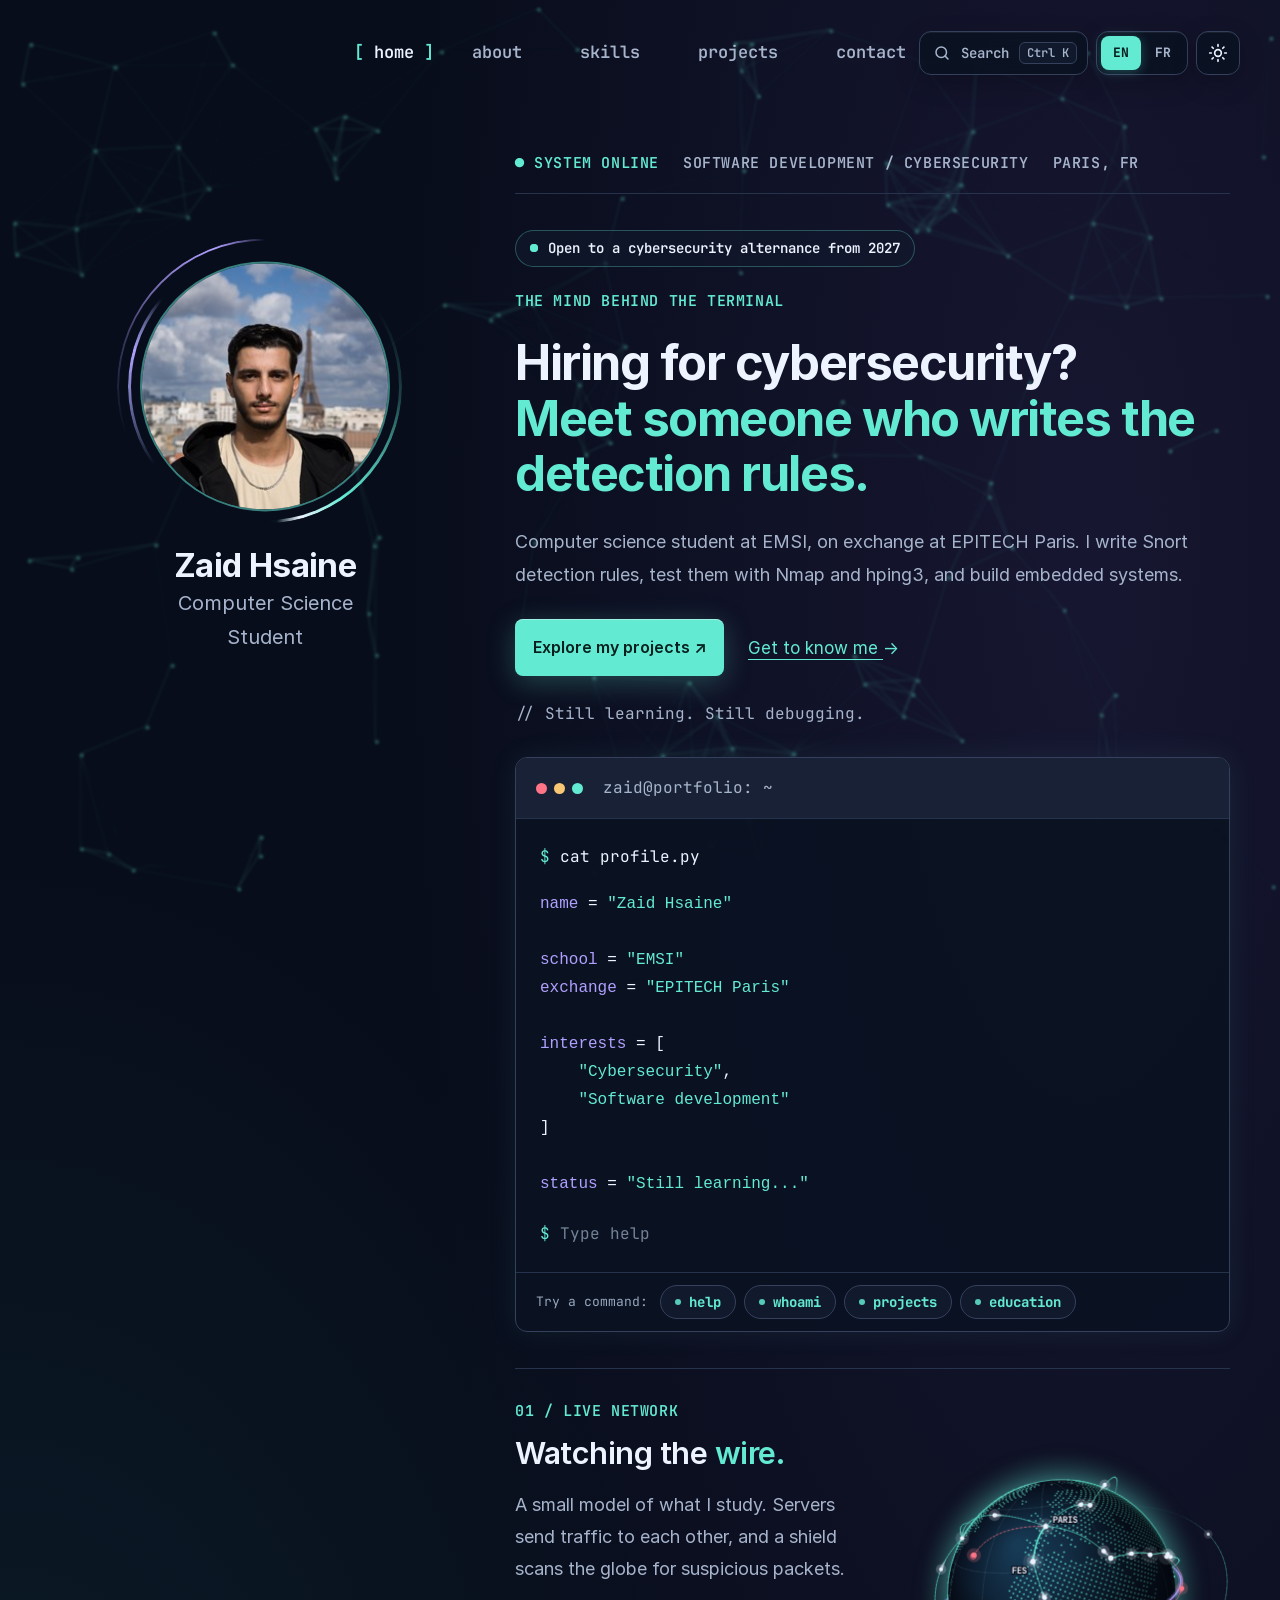
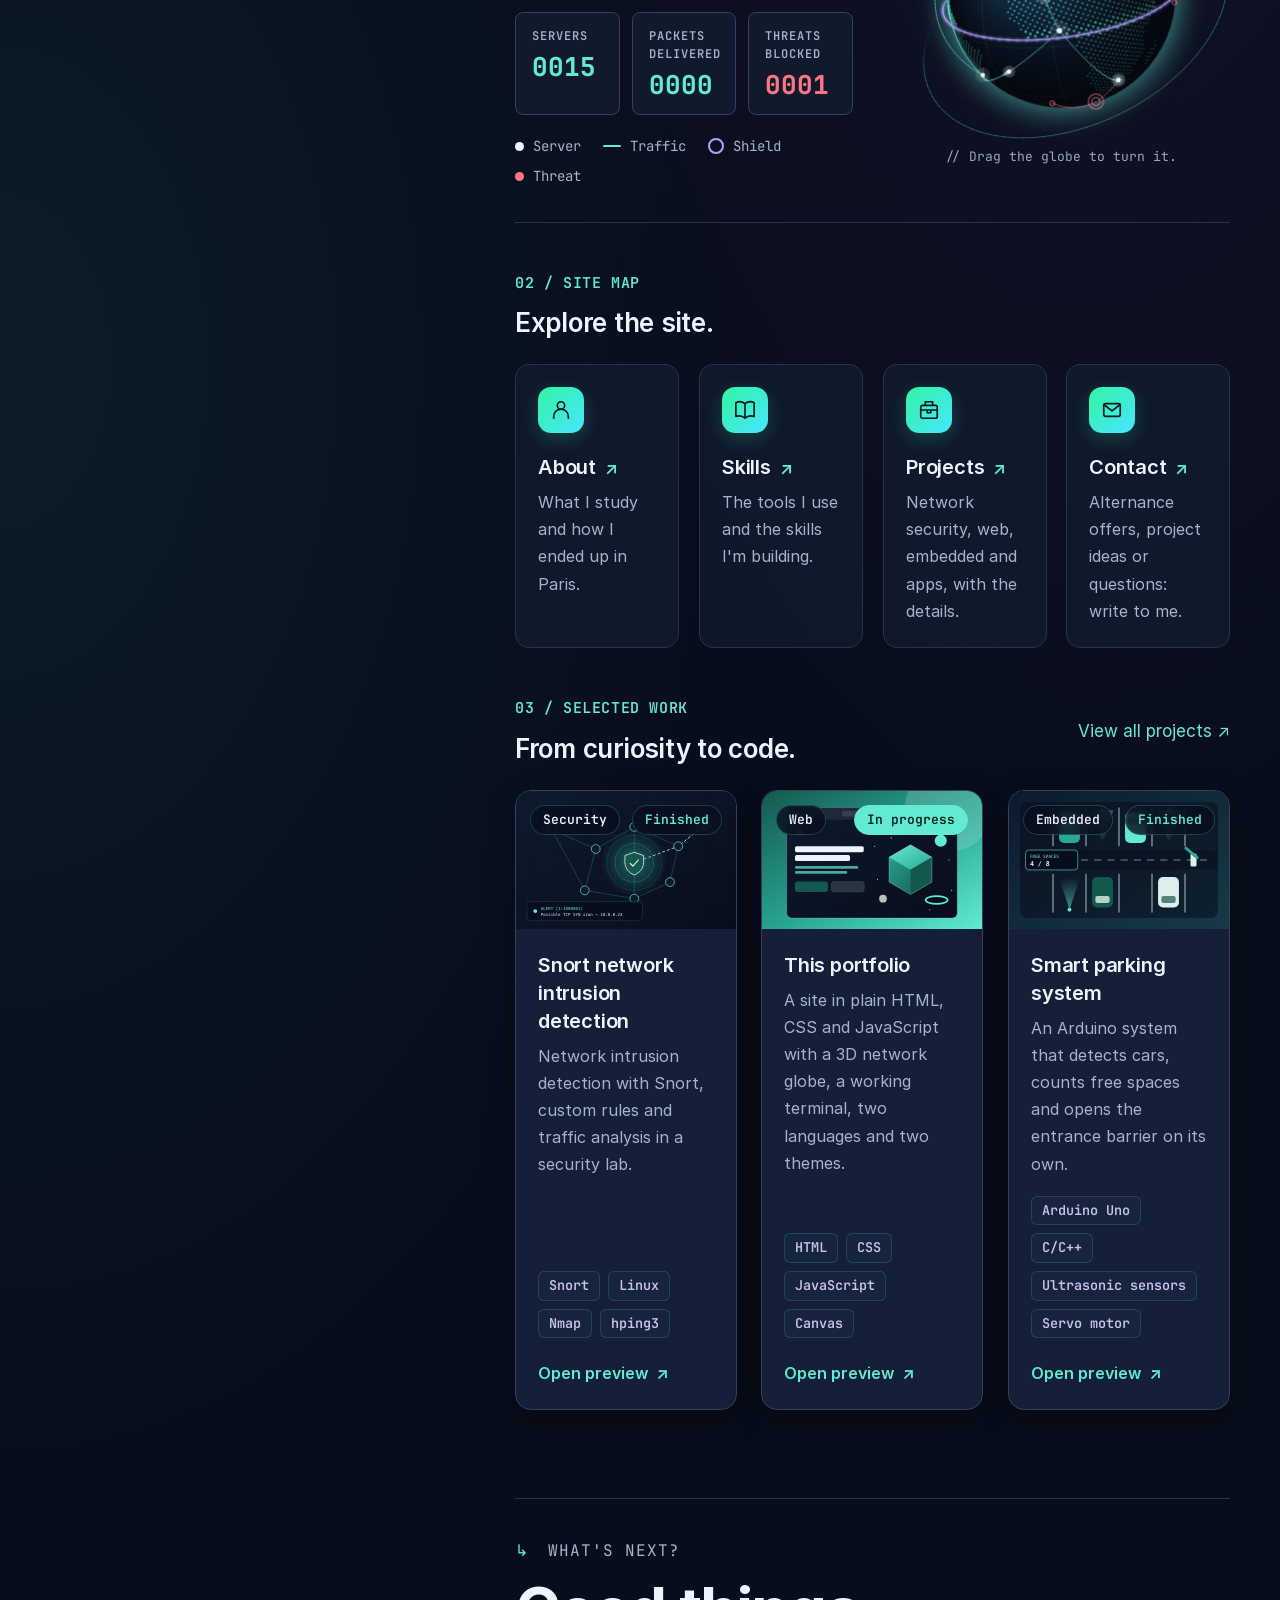
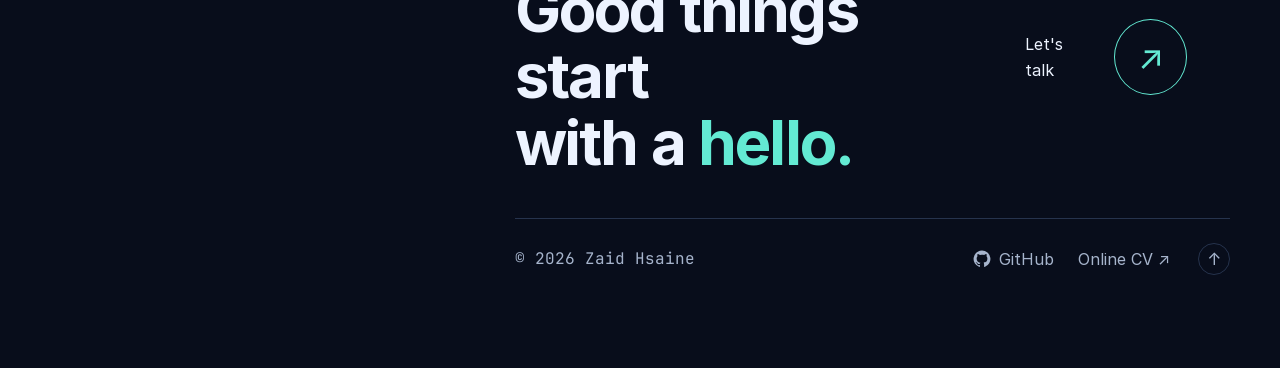
==== commit 7b5be1a0: "Merge v2 features into the portfolio and update the design Keep the original v1 design, colours and " ====
--- a/index.html
+++ b/index.html
@@ -6,34 +6,36 @@
     <meta name="viewport" content="width=device-width, initial-scale=1.0" />
 
     <meta name="description"
-        content="Zaid Hsaine's portfolio: computer science, software development and cybersecurity." />
-
-    <title>Home | Zaid Hsaine</title>
+        content="Zaid Hsaine's portfolio: computer science student at EMSI, on exchange at EPITECH Paris, working on software development and cybersecurity." />
+
+    <title>Zaid Hsaine | Computer Science Student, Software Development and Cybersecurity</title>
 
     <meta name="author" content="Zaid Hsaine" />
     <meta name="theme-color" content="#080d1b" />
     <link rel="canonical" href="https://zaidhsaine.com/" />
     <meta property="og:type" content="website" />
     <meta property="og:site_name" content="Zaid Hsaine" />
-    <meta property="og:title" content="Home | Zaid Hsaine" />
-    <meta property="og:description" content="Zaid Hsaine's portfolio: computer science, software development and cybersecurity." />
+    <meta property="og:title" content="Zaid Hsaine | Computer Science Student, Software Development and Cybersecurity" />
+    <meta property="og:description" content="Zaid Hsaine's portfolio: computer science student at EMSI, on exchange at EPITECH Paris, working on software development and cybersecurity." />
     <meta property="og:url" content="https://zaidhsaine.com/" />
     <meta property="og:image" content="https://zaidhsaine.com/epitech%20pic.jpg" />
     <meta property="og:locale" content="en_GB" />
     <meta property="og:locale:alternate" content="fr_FR" />
     <meta name="twitter:card" content="summary" />
+    <meta name="twitter:image" content="https://zaidhsaine.com/epitech%20pic.jpg" />
     <link rel="preload" href="assets/fonts/Inter-Regular.woff2" as="font" type="font/woff2" crossorigin />
     <link rel="preload" href="assets/fonts/JetBrainsMono-Variable.woff2" as="font" type="font/woff2" crossorigin />
     <script src="theme-init.js?v=controls-1"></script>
     <script src="theme.js?v=merge-3" defer></script>
-    <link rel="stylesheet" href="style.css?v=merge-4" />
-    <link rel="stylesheet" href="features.css?v=merge-7" />
+    <link rel="stylesheet" href="style.css?v=merge-6" />
+    <link rel="stylesheet" href="features.css?v=merge-11" />
     <script src="script.js?v=merge-4" defer></script>
+    <script src="search.js?v=merge-2" defer></script>
     <script src="tilt.js?v=merge-2" defer></script>
     <script src="globe.js?v=merge-2" defer></script>
     <script src="terminal.js?v=merge-1" defer></script>
     <script src="projects.js?v=merge-1" defer></script>
-    <script src="translations.js?v=merge-4" defer></script>
+    <script src="translations.js?v=merge-5" defer></script>
     <script src="language.js?v=controls-1" defer></script>
     <link rel="icon" type="image/svg+xml" href="favicon.svg?v=zh-3" />
     <script type="application/ld+json">
@@ -43,7 +45,6 @@
         "name": "Zaid Hsaine",
         "url": "https://zaidhsaine.com/",
         "image": "https://zaidhsaine.com/epitech%20pic.jpg",
-        "email": "mailto:hsainezaid@gmail.com",
         "jobTitle": "Computer science student",
         "affiliation": [
             { "@type": "CollegeOrUniversity", "name": "EMSI" },
@@ -74,12 +75,13 @@
         <nav aria-label="Main navigation">
             <a href="index.html" aria-current="page">Home</a>
             <a href="about.html">About</a>
-            <a href="skills.html">Skills</a>
+            <button class="nav-search" type="button" aria-label="Search the site"><span><svg viewBox="0 0 24 24" width="22" height="22" fill="none" stroke="currentColor" stroke-width="2.2" stroke-linecap="round" aria-hidden="true"><circle cx="11" cy="11" r="7"/><path d="m20 20-3.8-3.8"/></svg></span></button><a href="skills.html">Skills</a>
             <a href="projects.html">Projects</a>
             <a href="contact.html">Contact</a>
         </nav>
         <div class="theme-toolbar" role="toolbar" aria-label="Appearance">
             <div class="appearance-controls">
+            <button class="search-open" type="button" aria-label="Search the site" aria-keyshortcuts="Control+K"><svg viewBox="0 0 24 24" width="18" height="18" fill="none" stroke="currentColor" stroke-width="2" stroke-linecap="round" aria-hidden="true"><circle cx="11" cy="11" r="7"/><path d="m20 20-3.8-3.8"/></svg><span class="search-label">Search</span><kbd>Ctrl K</kbd></button>
             <button class="language-toggle" type="button" aria-label="Passer le site en français" lang="fr"><span class="language-option" data-language="en" aria-hidden="true">EN</span><span class="language-option" data-language="fr" aria-hidden="true">FR</span></button>
             <div class="theme-picker">
                 <button class="theme-toggle" type="button" aria-label="Switch to light mode" aria-pressed="false"><span class="theme-icon" aria-hidden="true">&#9728;</span></button>
@@ -109,14 +111,12 @@
                 <p class="eyebrow">THE MIND BEHIND THE TERMINAL</p>
 
                 <h1>
-                    Code. Explore.<br />
-                    <span>Keep evolving.</span>
+                    Hiring for cybersecurity?<br />
+                    <span>Meet someone who writes the detection rules.</span>
                 </h1>
 
                 <p class="introduction">
-                    Computer science student at EMSI, currently on exchange
-                    at EPITECH Paris. Exploring software development and
-                    cybersecurity, one project at a time.
+                    Computer science student at EMSI, on exchange at EPITECH Paris. I write Snort detection rules, test them with Nmap and hping3, and build embedded systems.
                 </p>
 
                 <div class="actions">
@@ -190,9 +190,7 @@
                 <p class="panel-label">01 / LIVE NETWORK</p>
                 <h2 id="network-title">Watching the <span>wire.</span></h2>
                 <p class="network-intro">
-                    A small model of what I study: servers, the traffic
-                    between them, and a shield that scans the globe and
-                    stops suspicious packets.
+                    A small model of what I study. Servers send traffic to each other, and a shield scans the globe for suspicious packets.
                 </p>
                 <dl class="network-stats">
                     <div>
@@ -236,7 +234,7 @@
                             <svg viewBox="0 0 24 24" width="22" height="22" fill="none" stroke="currentColor" stroke-width="1.8" stroke-linecap="round" stroke-linejoin="round"><circle cx="12" cy="7" r="4"/><path d="M4 21v-2a8 8 0 0 1 16 0v2"/></svg>
                         </span>
                         <h3>About <span class="explore-arrow" aria-hidden="true">↗</span></h3>
-                        <p>My story, my studies and the path that brought me to Paris.</p>
+                        <p>What I study and how I ended up in Paris.</p>
                     </a>
                 </li>
                 <li>
@@ -373,7 +371,7 @@
                                     </div>
                                     <div>
                                         <dt>Objective</dt>
-                                        <dd>Introduce myself, share my skills and document my projects and progress.</dd>
+                                        <dd>Introduce myself and document my projects as I learn.</dd>
                                     </div>
                                     <div>
                                         <dt>Skills involved</dt>
@@ -381,10 +379,10 @@
                                     </div>
                                     <div>
                                         <dt>Reflection</dt>
-                                        <dd>Building every effect by hand, without a framework, showed me how the browser really works.</dd>
+                                        <dd>Building every effect by hand, without a framework, showed me how the browser works.</dd>
                                     </div>
                             </dl>
-                                <a class="button" href="https://github.com/hsainezaid0/My-Portfolio" target="_blank" rel="noopener noreferrer">View the code on GitHub ↗</a>
+                                <a class="button" href="https://github.com/hsainezaid0/My-Portfolio" target="_blank" rel="noopener noreferrer"><svg class="footer-link-icon" viewBox="0 0 24 24" aria-hidden="true" fill="currentColor"><path d="M12 .75a11.25 11.25 0 0 0-3.558 21.923c.563.104.77-.244.77-.542v-2.095c-3.13.68-3.79-1.328-3.79-1.328-.512-1.3-1.25-1.646-1.25-1.646-1.023-.7.078-.686.078-.686 1.13.08 1.725 1.16 1.725 1.16 1.006 1.724 2.64 1.226 3.283.938.102-.729.394-1.226.716-1.508-2.499-.285-5.126-1.25-5.126-5.563 0-1.229.44-2.232 1.16-3.019-.117-.284-.503-1.428.11-2.977 0 0 .945-.302 3.094 1.153A10.79 10.79 0 0 1 12 6.18c.956.004 1.918.13 2.817.38 2.148-1.455 3.09-1.153 3.09-1.153.615 1.549.229 2.693.112 2.977.722.787 1.158 1.79 1.158 3.019 0 4.324-2.632 5.275-5.139 5.554.404.35.764 1.04.764 2.096v3.078c0 .3.203.65.774.54A11.252 11.252 0 0 0 12 .75Z"/></svg>View the code on GitHub ↗</a>
                         </div>
                     </dialog>
                 </li>
@@ -462,7 +460,7 @@
             <div class="footer-baseline">
                 <span class="footer-copyright footer-owner">© 2026 Zaid Hsaine</span>
                 <nav class="footer-links" aria-label="Footer navigation">
-                    <a href="https://github.com/hsainezaid0" target="_blank" rel="noopener noreferrer">GitHub ↗</a><a
+                    <a href="https://github.com/hsainezaid0" target="_blank" rel="noopener noreferrer"><svg class="footer-link-icon" viewBox="0 0 24 24" aria-hidden="true" fill="currentColor"><path d="M12 .75a11.25 11.25 0 0 0-3.558 21.923c.563.104.77-.244.77-.542v-2.095c-3.13.68-3.79-1.328-3.79-1.328-.512-1.3-1.25-1.646-1.25-1.646-1.023-.7.078-.686.078-.686 1.13.08 1.725 1.16 1.725 1.16 1.006 1.724 2.64 1.226 3.283.938.102-.729.394-1.226.716-1.508-2.499-.285-5.126-1.25-5.126-5.563 0-1.229.44-2.232 1.16-3.019-.117-.284-.503-1.428.11-2.977 0 0 .945-.302 3.094 1.153A10.79 10.79 0 0 1 12 6.18c.956.004 1.918.13 2.817.38 2.148-1.455 3.09-1.153 3.09-1.153.615 1.549.229 2.693.112 2.977.722.787 1.158 1.79 1.158 3.019 0 4.324-2.632 5.275-5.139 5.554.404.35.764 1.04.764 2.096v3.078c0 .3.203.65.774.54A11.252 11.252 0 0 0 12 .75Z"/></svg><span>GitHub</span></a><a
                         href="https://hsainezaid0.github.io/CV---RESUME/" target="_blank"
                         rel="noopener noreferrer">Online CV ↗</a>
                 </nav>
--- a/style.css
+++ b/style.css
@@ -3244,3 +3244,433 @@
 .theme-fading *::after {
     transition: background-color .4s ease, color .4s ease, border-color .4s ease, box-shadow .4s ease !important;
 }
+
+/* 24. NAVIGATION "CROCHETS" : sur ordinateur, le menu est une ligne de mots en
+   police mono ; la page active est placee entre deux crochets, comme dans du code.
+   Sur telephone, la barre fixe du bas (section 17) reste inchangee. */
+@media (min-width: 601px) {
+    header nav, header nav:hover {
+        gap: 4px 14px;
+        padding: 4px 0;
+        border: 0;
+        border-radius: 0;
+        background: none;
+        box-shadow: none;
+        -webkit-backdrop-filter: none;
+        backdrop-filter: none;
+    }
+
+    header nav a,
+    header nav a:hover,
+    header nav a[aria-current="page"],
+    :root[data-theme="light"] header nav a[aria-current="page"] {
+        padding: 8px 2px;
+        border-radius: 6px;
+        background: none;
+        box-shadow: none;
+        font: 500 17px/1.5 var(--font-mono);
+        text-transform: lowercase;
+        white-space: pre;
+    }
+
+    header nav a {
+        color: var(--theme-color-16);
+        transition: color .2s;
+    }
+
+    /* Les crochets existent toujours (les mots ne bougent pas) ; seule leur couleur change. */
+    header nav a::before,
+    header nav a::after {
+        color: transparent;
+        transition: color .2s;
+    }
+
+    header nav a::before { content: "[ "; }
+    header nav a::after { content: " ]"; }
+
+    header nav a:hover {
+        color: var(--theme-color-15);
+    }
+
+    header nav a:hover::before,
+    header nav a:hover::after {
+        color: var(--accent-soft, rgba(99, 234, 211, .45));
+    }
+
+    header nav a[aria-current="page"],
+    :root[data-theme="light"] header nav a[aria-current="page"] {
+        color: var(--theme-color-15);
+    }
+
+    header nav a[aria-current="page"]::before,
+    header nav a[aria-current="page"]::after {
+        color: var(--theme-color-17);
+    }
+
+    header nav a:focus-visible {
+        outline: 2px solid var(--theme-color-17);
+        outline-offset: 3px;
+    }
+}
+
+/* 25. RECHERCHE (Ctrl K) : bouton dans la barre d'outils et fenetre de commandes */
+.search-open {
+    display: inline-flex;
+    align-items: center;
+    gap: 10px;
+    height: 44px;
+    padding: 0 10px 0 13px;
+    border: 1px solid var(--theme-color-20);
+    border-radius: 12px;
+    background: var(--theme-color-1);
+    color: var(--theme-color-16);
+    font: 500 14px/1 var(--font-mono);
+    cursor: pointer;
+    box-shadow: 0 8px 24px rgba(0, 0, 0, .22), inset 0 1px 0 rgba(255, 255, 255, .06);
+    -webkit-backdrop-filter: blur(16px);
+    backdrop-filter: blur(16px);
+    transition: border-color .2s, color .2s;
+}
+
+.search-open:hover {
+    border-color: var(--theme-color-17);
+    color: var(--theme-color-15);
+}
+
+.search-open:focus-visible {
+    outline: 2px solid var(--theme-color-17);
+    outline-offset: 2px;
+}
+
+.search-open svg {
+    flex-shrink: 0;
+}
+
+.search-open kbd,
+.palette kbd {
+    padding: 4px 7px;
+    border: 1px solid var(--theme-color-20);
+    border-radius: 6px;
+    background: var(--theme-color-12);
+    color: var(--theme-color-16);
+    font: 500 12px/1 var(--font-mono);
+    white-space: nowrap;
+}
+
+/* Tablette et telephone : seule l'icone reste. */
+@media (max-width: 900px) {
+    .search-open {
+        justify-content: center;
+        width: 44px;
+        padding: 0;
+    }
+
+    .search-open .search-label,
+    .search-open kbd {
+        display: none;
+    }
+}
+
+.palette {
+    width: min(620px, calc(100% - 28px));
+    max-height: min(560px, 80dvh);
+    margin-top: 12vh;
+    padding: 0;
+    overflow: hidden;
+    border: 1px solid rgba(99, 234, 211, .3);
+    border-radius: 16px;
+    background: var(--theme-color-18);
+    color: var(--theme-color-15);
+    box-shadow: 0 30px 80px rgba(0, 0, 0, .55), 0 0 40px rgba(99, 234, 211, .08);
+    text-align: left;
+}
+
+.palette[open] {
+    display: flex;
+    flex-direction: column;
+    animation: palette-in .22s cubic-bezier(.2, .7, .2, 1);
+}
+
+.palette::backdrop {
+    background: rgba(8, 13, 27, .7);
+    -webkit-backdrop-filter: blur(5px);
+    backdrop-filter: blur(5px);
+}
+
+@keyframes palette-in {
+    from { opacity: 0; transform: translateY(-10px) scale(.98); }
+    to { opacity: 1; transform: none; }
+}
+
+.palette-field {
+    display: flex;
+    align-items: center;
+    gap: 12px;
+    padding: 4px 16px;
+    border-bottom: 1px solid var(--theme-color-21);
+    color: var(--theme-color-17);
+}
+
+.palette-input {
+    flex: 1;
+    min-width: 0;
+    height: 52px;
+    padding: 0;
+    border: 0;
+    outline: 0;
+    background: transparent;
+    color: var(--theme-color-15);
+    font: 500 16px/1.5 var(--font-mono);
+    caret-color: var(--theme-color-17);
+}
+
+.palette-input::placeholder {
+    color: var(--theme-color-23);
+    opacity: .8;
+}
+
+.palette-list {
+    flex: 1;
+    margin: 0;
+    padding: 8px;
+    overflow-y: auto;
+    overscroll-behavior: contain;
+    list-style: none;
+    scrollbar-width: thin;
+    scrollbar-color: var(--theme-color-20) transparent;
+}
+
+.palette-group {
+    padding: 10px 10px 6px;
+    color: var(--theme-color-23);
+    font: 500 12px/1.5 var(--font-mono);
+    letter-spacing: 1px;
+    text-transform: uppercase;
+}
+
+.palette-item {
+    display: flex;
+    align-items: center;
+    gap: 12px;
+    padding: 10px;
+    border-radius: 10px;
+    color: var(--theme-color-15);
+    font-size: 16px;
+    line-height: 1.5;
+    cursor: pointer;
+}
+
+.palette-item .palette-mark {
+    width: 20px;
+    color: transparent;
+    font: 600 15px/1 var(--font-mono);
+    text-align: center;
+}
+
+.palette-item small {
+    margin-left: auto;
+    color: var(--theme-color-23);
+    font: 500 12.5px/1.5 var(--font-mono);
+    white-space: nowrap;
+}
+
+.palette-item[aria-selected="true"] {
+    background: var(--theme-color-4);
+    box-shadow: inset 0 0 0 1px rgba(99, 234, 211, .3);
+}
+
+.palette-item[aria-selected="true"] .palette-mark {
+    color: var(--theme-color-17);
+}
+
+.palette-empty {
+    padding: 28px 16px;
+    color: var(--theme-color-16);
+    font: 15px/1.6 var(--font-mono);
+    text-align: center;
+}
+
+.palette-help {
+    display: flex;
+    flex-wrap: wrap;
+    gap: 6px 18px;
+    margin: 0;
+    padding: 10px 16px;
+    border-top: 1px solid var(--theme-color-21);
+    color: var(--theme-color-23);
+    font: 12.5px/1.6 var(--font-mono);
+}
+
+.palette-help span {
+    display: inline-flex;
+    align-items: center;
+    gap: 7px;
+}
+
+html:has(.palette[open]) {
+    overflow: hidden;
+}
+
+@media (max-width: 600px) {
+    .palette {
+        margin-top: 8vh;
+    }
+
+    /* Sans clavier, les rappels de touches ne servent pas. */
+    .palette-help {
+        display: none;
+    }
+}
+
+@media (prefers-reduced-motion: reduce) {
+    .palette[open] {
+        animation: none;
+    }
+}
+
+/* 26. BARRE DU TELEPHONE : quatre pages et, au centre, un bouton de recherche
+   en losange. La page Competences reste accessible par la recherche, par les
+   cartes "Explorer le site" de l'accueil et par le terminal. */
+.nav-search {
+    display: none;
+}
+
+@media (max-width: 600px) {
+    header nav a[href$="skills.html"] {
+        display: none;
+    }
+
+    /* La recherche est dans la barre du bas : le bouton du haut devient inutile. */
+    .search-open {
+        display: none;
+    }
+
+    header nav a {
+        text-transform: lowercase;
+    }
+
+    /* Page active : icone et nom en couleur d'accent, sans fond rempli. */
+    header nav a[aria-current="page"],
+    :root[data-theme="light"] header nav a[aria-current="page"] {
+        border-color: transparent;
+        background: none;
+        box-shadow: none;
+        color: var(--theme-color-17);
+    }
+
+    .nav-search {
+        position: relative;
+        display: grid;
+        place-items: center;
+        min-width: 0;
+        padding: 0;
+        border: 0;
+        background: none;
+        cursor: pointer;
+        -webkit-tap-highlight-color: transparent;
+        touch-action: manipulation;
+    }
+
+    /* Le losange depasse au-dessus de la barre ; l'anneau a la couleur du fond de la page. */
+    .nav-search span {
+        display: grid;
+        place-items: center;
+        width: 52px;
+        height: 52px;
+        margin-top: -34px;
+        border-radius: 17px;
+        background: linear-gradient(135deg, var(--theme-color-17), rgb(71, 229, 255));
+        color: #07201d;
+        box-shadow: 0 0 0 5px var(--theme-color-18), 0 10px 24px rgba(71, 229, 255, .35);
+        rotate: 45deg;
+        transition: scale .2s cubic-bezier(.2, .8, .2, 1), box-shadow .2s;
+    }
+
+    :root[data-theme="light"] .nav-search span {
+        background: linear-gradient(135deg, #4fdcaa, rgb(71, 229, 255));
+        box-shadow: 0 0 0 5px var(--theme-color-18), 0 10px 22px rgba(8, 124, 107, .28);
+    }
+
+    .nav-search svg {
+        rotate: -45deg;
+    }
+
+    .nav-search:active span {
+        scale: .92;
+    }
+
+    .nav-search:focus-visible {
+        outline: none;
+    }
+
+    .nav-search:focus-visible span {
+        outline: 2px solid var(--theme-color-15);
+        outline-offset: 3px;
+    }
+}
+
+@media (max-width: 600px) and (prefers-reduced-motion: reduce) {
+    .nav-search span {
+        transition: none;
+    }
+}
+
+/* 27. PAGE COMMAND LABELS: lifted pill (all inner pages) */
+.about-page .page-heading .about-command,
+.skills-page .page-heading > .about-command,
+.projects-page .page-heading > .about-command,
+.contact-page .page-heading > .about-command,
+.status-page .page-heading > .about-command {
+    margin-top: 6px;
+    margin-bottom: 30px;
+    box-shadow: rgba(255, 255, 255, 0.05) 0px 1px 0px inset, rgba(0, 0, 0, 0.35) 0px 16px 22px -10px, rgba(99, 234, 211, 0.12) 0px 0px 0px 1px;
+}
+
+:root[data-theme="light"] .about-page .page-heading .about-command,
+:root[data-theme="light"] .skills-page .page-heading > .about-command,
+:root[data-theme="light"] .projects-page .page-heading > .about-command,
+:root[data-theme="light"] .contact-page .page-heading > .about-command,
+:root[data-theme="light"] .status-page .page-heading > .about-command {
+    box-shadow: rgba(255, 255, 255, 0.9) 0px 1px 0px inset, rgba(8, 124, 107, 0.3) 0px 16px 22px -10px;
+}
+
+/* 28. PAGE COMMAND LABELS: 3D motion (floats, shadow breathes, tilts on hover) */
+@media (prefers-reduced-motion: no-preference) {
+    .about-page .page-heading .about-command,
+    .skills-page .page-heading > .about-command,
+    .projects-page .page-heading > .about-command,
+    .contact-page .page-heading > .about-command,
+    .status-page .page-heading > .about-command {
+        transform-style: preserve-3d;
+        transition: transform 0.35s cubic-bezier(0.2, 0.7, 0.2, 1), box-shadow 0.35s;
+        animation: label-float 4.2s ease-in-out infinite;
+    }
+
+    .about-page .page-heading .about-command:hover,
+    .skills-page .page-heading > .about-command:hover,
+    .projects-page .page-heading > .about-command:hover,
+    .contact-page .page-heading > .about-command:hover,
+    .status-page .page-heading > .about-command:hover {
+        animation: none;
+        transform: perspective(600px) rotateX(12deg) rotateY(-8deg) translateY(-4px);
+        box-shadow: rgba(255, 255, 255, 0.05) 0px 1px 0px inset, rgba(0, 0, 0, 0.45) 0px 26px 30px -12px;
+    }
+
+    .about-page .page-heading .about-command::before,
+    .skills-page .page-heading > .about-command::before,
+    .projects-page .page-heading > .about-command::before,
+    .contact-page .page-heading > .about-command::before,
+    .status-page .page-heading > .about-command::before {
+        animation: label-dot 2.4s ease-in-out infinite;
+    }
+}
+
+@keyframes label-float {
+    0%, 100% { transform: perspective(600px) translateY(0) rotateX(0deg); }
+    50% { transform: perspective(600px) translateY(-5px) rotateX(4deg); }
+}
+
+@keyframes label-dot {
+    0%, 100% { box-shadow: rgba(99, 234, 211, 0.3) 0px 0px 6px; }
+    50% { box-shadow: rgba(99, 234, 211, 0.8) 0px 0px 14px; }
+}
--- a/features.css
+++ b/features.css
@@ -358,19 +358,42 @@
 }
 
 .terminal-footer button {
-    padding: 3px 11px;
+    display: inline-flex;
+    align-items: center;
+    gap: 8px;
+    padding: 5px 14px;
     background: var(--theme-color-12);
     border: 1px solid var(--theme-color-20);
-    border-radius: 6px;
+    border-radius: 999px;
     color: var(--theme-color-17);
-    font: inherit;
+    font: 600 14px / 1.6 var(--font-mono);
     cursor: pointer;
     transition: border-color 0.2s, background-color 0.2s;
+}
+
+.terminal-footer button::before {
+    content: "";
+    width: 6px;
+    height: 6px;
+    border-radius: 50%;
+    background: currentColor;
+    opacity: 0.85;
 }
 
 .terminal-footer button:hover {
     background: var(--theme-color-11);
     border-color: var(--theme-color-17);
+}
+
+:root[data-theme="light"] .terminal-footer button {
+    background: #e3f5f0;
+    border-color: rgba(8, 124, 107, 0.28);
+    color: #0b5c50;
+}
+
+:root[data-theme="light"] .terminal-footer button:hover {
+    background: #d2eee6;
+    border-color: #0c8a74;
 }
 
 .terminal-footer button:focus-visible {
@@ -788,6 +811,27 @@
 
 :root[data-theme="light"] .tile-tags li {
     border-color: rgba(8, 124, 107, 0.25);
+}
+
+:root[data-theme="light"] .tile-cover {
+    background: #e4f3ef;
+}
+
+:root[data-theme="light"] .tile-badge {
+    background: rgba(255, 255, 255, 0.92);
+    border-color: rgba(8, 124, 107, 0.28);
+    color: #0b3a34;
+    box-shadow: rgba(35, 65, 80, 0.12) 0px 4px 12px;
+}
+
+:root[data-theme="light"] .tile-status {
+    color: #06705f;
+}
+
+:root[data-theme="light"] .tile-status.is-progress {
+    background: #0c8a74;
+    border-color: #0c8a74;
+    color: #ffffff;
 }
 
 .tile-open {
@@ -1755,3 +1799,107 @@
         opacity: 1;
     }
 }
+
+/* About intro card: terminal style (approved mock A2) */
+.intro-term {
+    position: relative;
+    padding: 0;
+    overflow: hidden;
+    background-color: #0f1729;
+    background-image: linear-gradient(rgba(99, 234, 211, 0.045) 1px, transparent 1px), linear-gradient(90deg, rgba(99, 234, 211, 0.045) 1px, transparent 1px);
+    background-size: 28px 28px;
+    border: 1px solid rgba(99, 234, 211, 0.28);
+    box-shadow: 0 0 0 1px rgba(176, 160, 255, 0.08), 0 18px 60px rgba(0, 0, 0, 0.5), 0 0 50px rgba(99, 234, 211, 0.14);
+}
+.intro-term::after {
+    content: "";
+    position: absolute;
+    inset: 0;
+    background: repeating-linear-gradient(0deg, rgba(255, 255, 255, 0.025) 0 1px, transparent 1px 3px);
+    pointer-events: none;
+}
+.term-bar {
+    display: flex;
+    align-items: center;
+    gap: 8px;
+    padding: 12px 16px;
+    border-bottom: 1px solid #26334d;
+    background: rgba(8, 13, 27, 0.8);
+}
+.term-bar i { width: 11px; height: 11px; border-radius: 3px; background: #35405d; }
+.term-bar i:nth-child(1) { background: #63ead3; }
+.term-bar i:nth-child(2) { background: #b0a0ff; }
+.term-bar span { margin-left: 12px; font: 13px var(--font-mono); color: #97a8be; }
+.term-bar b {
+    margin-left: auto;
+    font: 600 12px var(--font-mono);
+    color: #080d1b;
+    background: #32f5a2;
+    border-radius: 999px;
+    padding: 4px 10px;
+}
+.term-body { position: relative; padding: clamp(22px, 3vw, 34px); }
+.term-cmd { font: 15px var(--font-mono); color: #63ead3; margin: 0 0 22px; }
+.term-cmd span { color: #b0a0ff; }
+.intro-term h2 { margin-bottom: 18px; }
+.term-tags { display: flex; flex-wrap: wrap; gap: 8px; margin: 0 0 22px; }
+.term-tags span {
+    font: 500 13px var(--font-mono);
+    color: #b0a0ff;
+    border: 1px solid rgba(176, 160, 255, 0.4);
+    border-radius: 6px;
+    padding: 4px 9px;
+}
+.term-status {
+    font: 16px/1.7 var(--font-mono);
+    color: #a6b4cc;
+    background: rgba(8, 13, 27, 0.6);
+    border: 1px solid #26334d;
+    border-radius: 8px;
+    padding: 14px 18px;
+    margin: 0 0 22px;
+}
+.term-status b { color: #32f5a2; font-weight: 600; }
+.intro-term .code-note { color: #63ead3; margin: 0; }
+
+/* About: single intro card, left aligned (approved layout) */
+.about-page .content-grid > .intro-term { grid-column: 1 / -1; width: 100%; max-width: 100%; }
+.about-page .intro-term .term-body { text-align: left; }
+.about-page .intro-term p, .about-page .intro-term h2 { text-align: left; margin-left: 0; margin-right: 0; }
+.about-page .intro-term .term-tags { justify-content: flex-start; }
+.about-page .intro-term .term-status { text-align: left; }
+.about-page .intro-term .code-note { text-align: left; }
+
+/* About: other experiences and CV, terminal style (approved mock S1) */
+.exp-cmd { font: 15px var(--font-mono); color: #63ead3; margin: 0 0 16px; }
+.exp-cmd span { color: #b0a0ff; }
+.exp-list { display: grid; grid-template-columns: 1fr 1fr; gap: 16px; margin-top: 20px; }
+.exp-file {
+    background: #0b1222;
+    border: 1px solid #26334d;
+    border-left: 3px solid #63ead3;
+    border-radius: 8px;
+    padding: 18px 20px;
+}
+.exp-file-alt { border-left-color: #b0a0ff; }
+.exp-file-name { font: 600 13px var(--font-mono); color: #b0a0ff; margin: 0 0 8px; }
+.exp-file h3 { margin: 0 0 8px; }
+.exp-file p { margin: 0; color: #a6b4cc; }
+.cv-row { display: flex; align-items: center; justify-content: space-between; gap: 24px; flex-wrap: wrap; }
+.cv-row h2 { margin-bottom: 8px; }
+.cv-cmd { font: 15px var(--font-mono); color: #a6b4cc; margin: 0 0 8px; }
+.cv-btn {
+    font: 600 15px var(--font-mono);
+    color: #080d1b;
+    background: #63ead3;
+    border-radius: 8px;
+    padding: 12px 18px;
+    box-shadow: 0 0 22px rgba(99, 234, 211, 0.35);
+    text-decoration: none;
+    white-space: nowrap;
+}
+@media (max-width: 700px) { .exp-list { grid-template-columns: 1fr; } }
+
+/* About: CV block text aligned left */
+.about-page .cv-row > div { text-align: left; }
+.about-page .cv-row h2, .about-page .cv-row p, .about-page .cv-row .cv-cmd { text-align: left; margin-left: 0; margin-right: 0; }
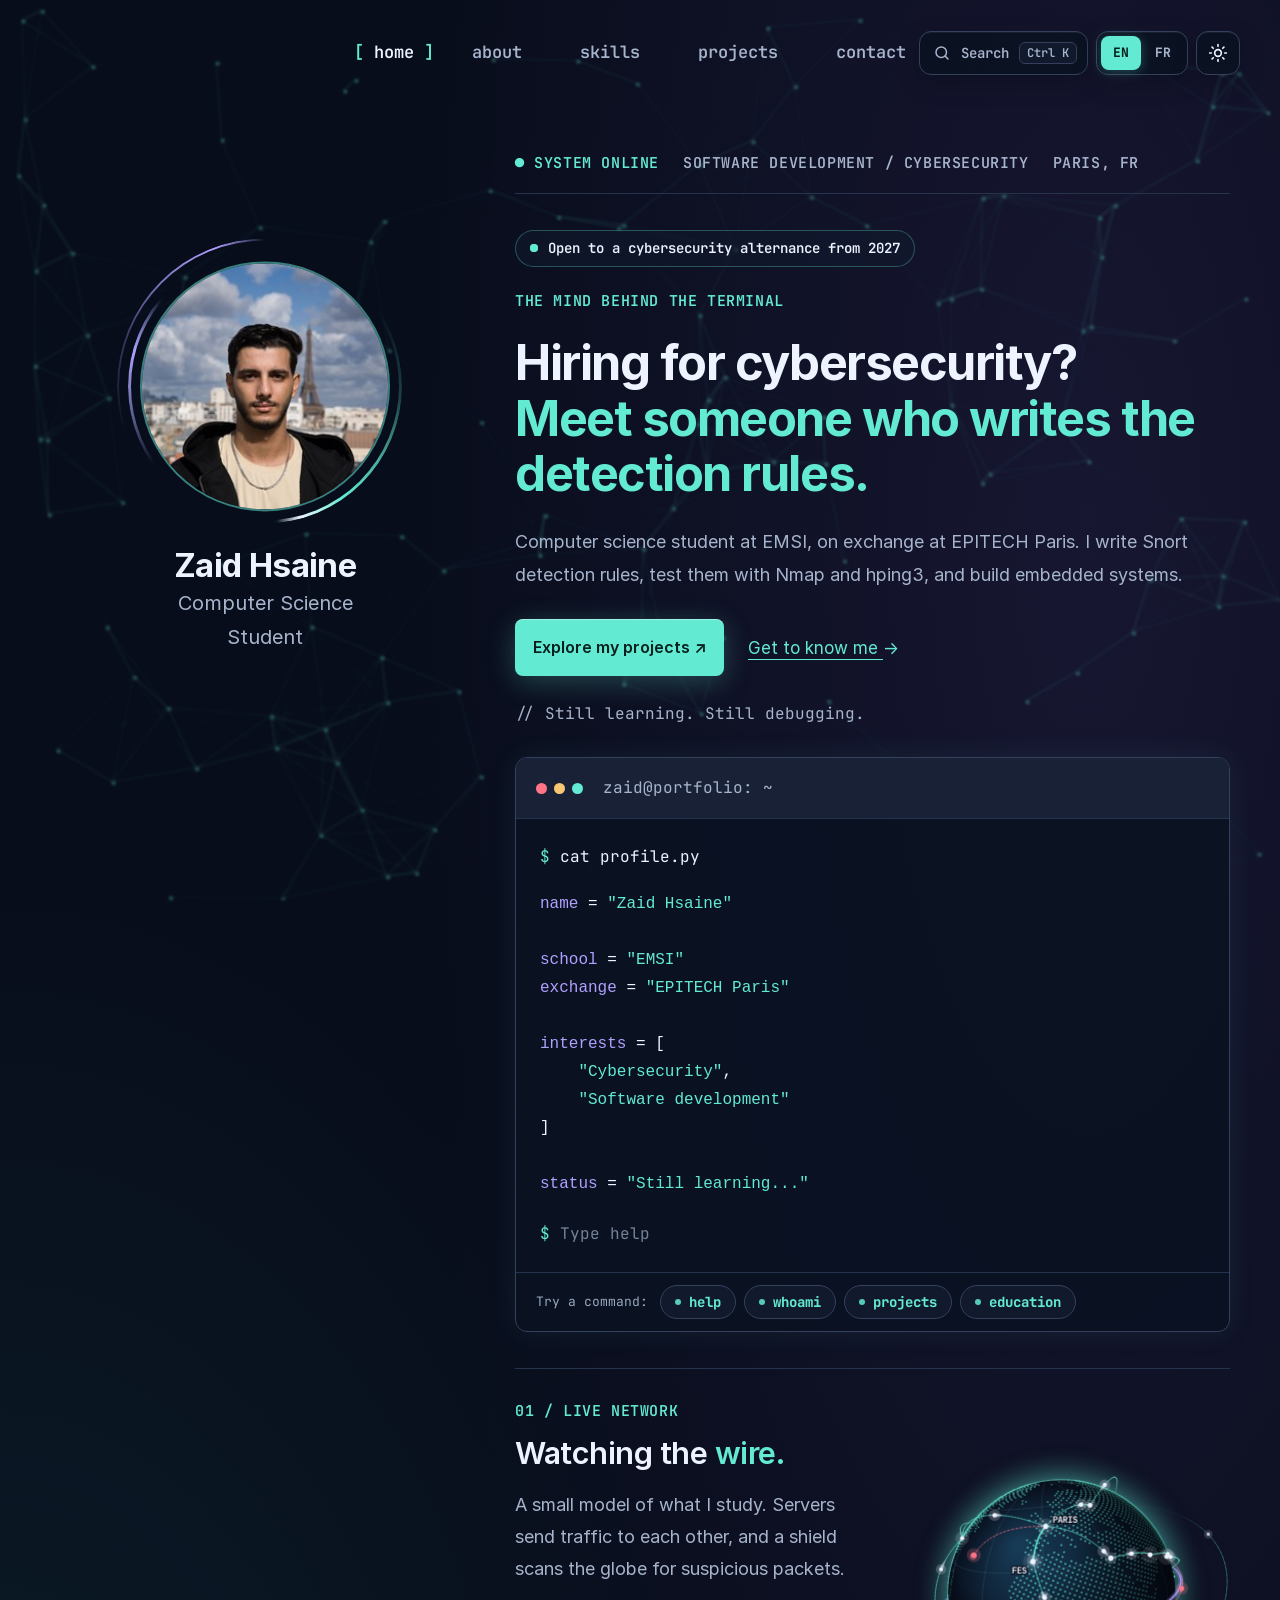
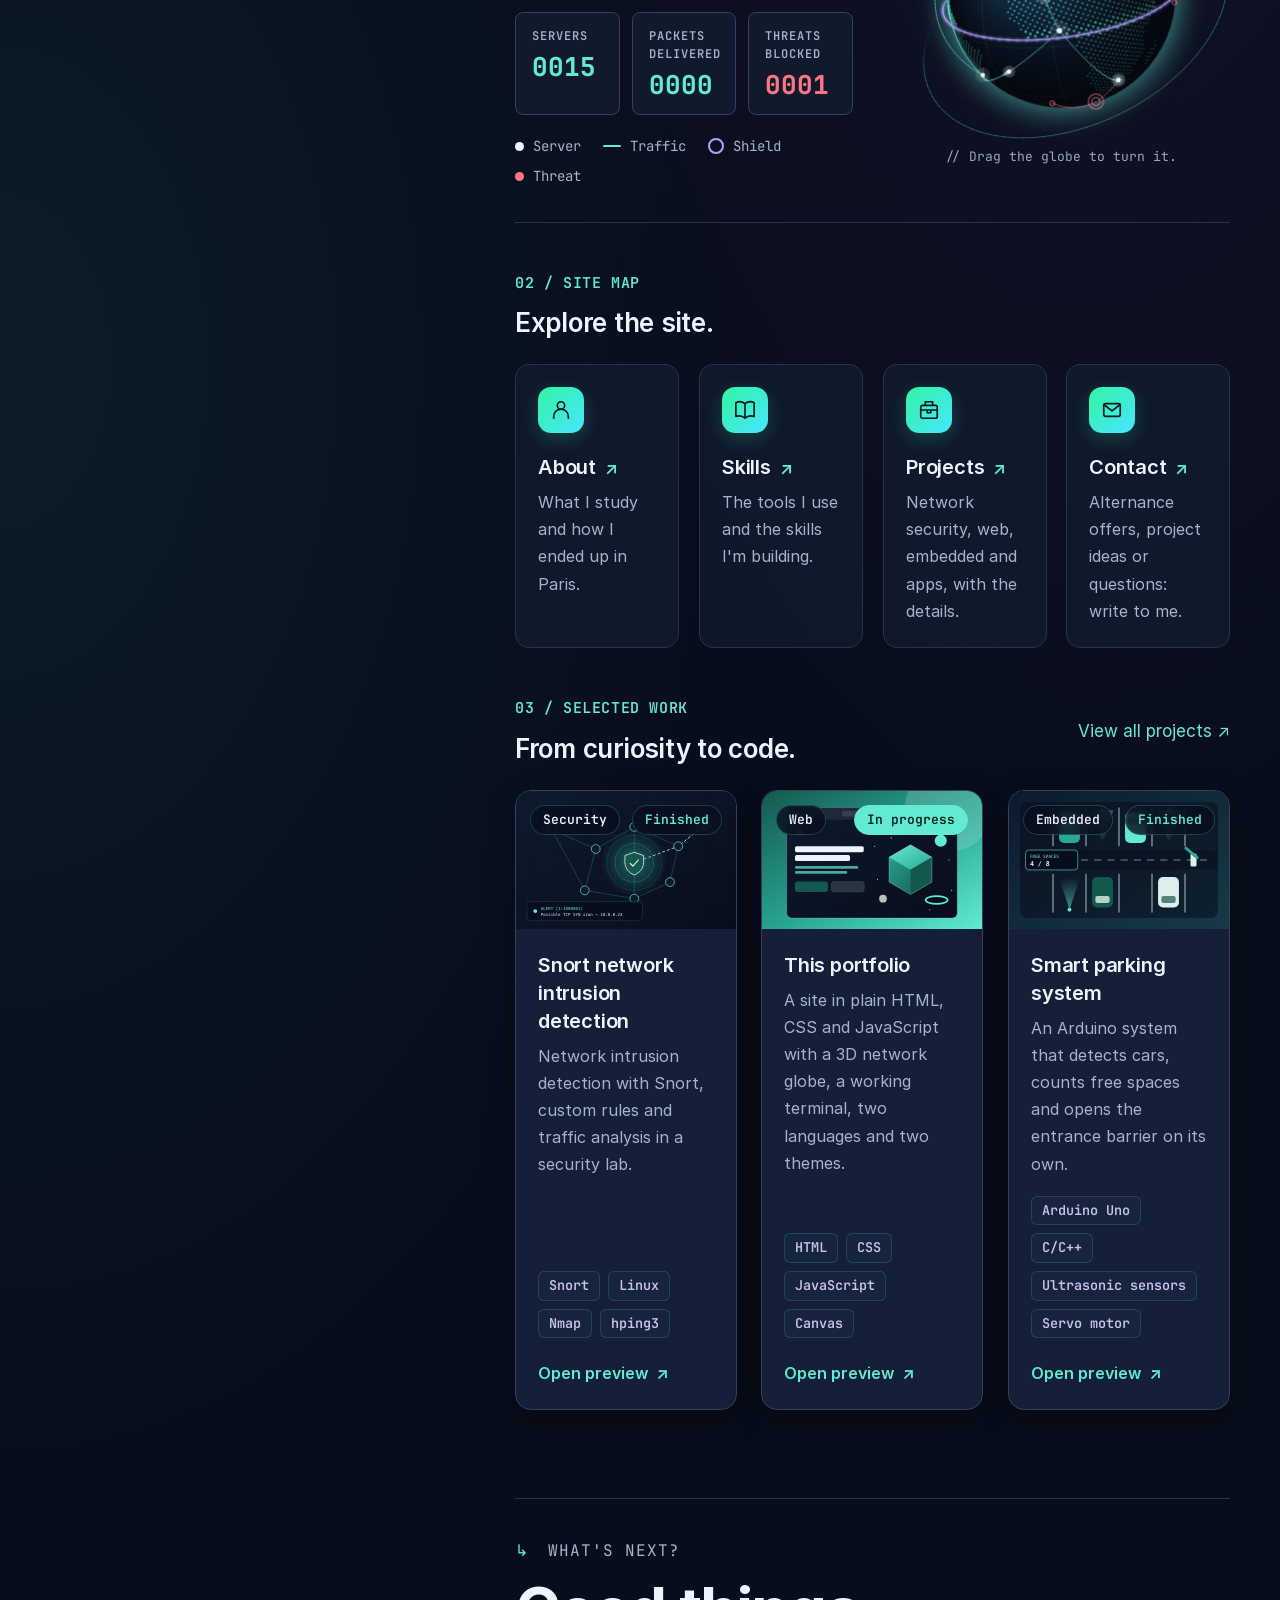
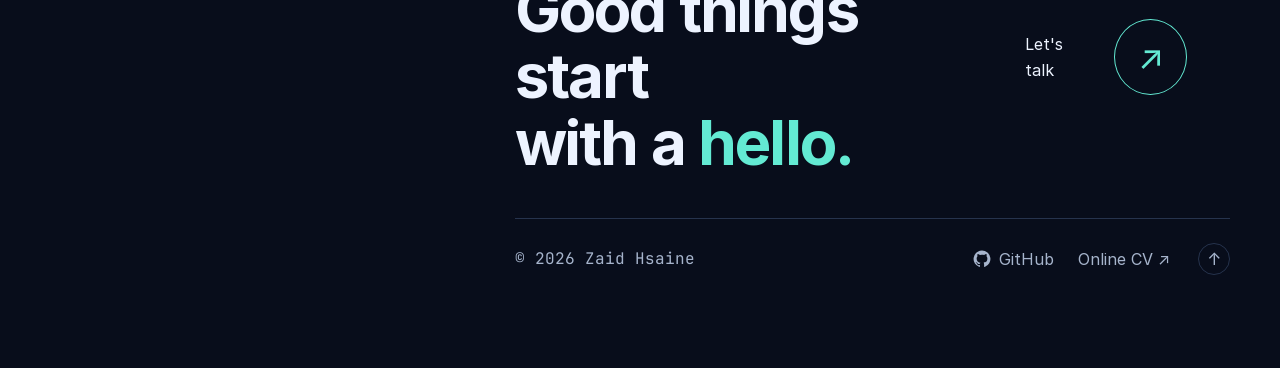
==== commit 8bac0210: "Polish the About and Skills pages and sync the site About page - Intro card restyled as a terminal w" ====
--- a/index.html
+++ b/index.html
@@ -28,7 +28,7 @@
     <script src="theme-init.js?v=controls-1"></script>
     <script src="theme.js?v=merge-3" defer></script>
     <link rel="stylesheet" href="style.css?v=merge-6" />
-    <link rel="stylesheet" href="features.css?v=merge-11" />
+    <link rel="stylesheet" href="features.css?v=merge-17" />
     <script src="script.js?v=merge-4" defer></script>
     <script src="search.js?v=merge-2" defer></script>
     <script src="tilt.js?v=merge-2" defer></script>
--- a/features.css
+++ b/features.css
@@ -1903,3 +1903,114 @@
 /* About: CV block text aligned left */
 .about-page .cv-row > div { text-align: left; }
 .about-page .cv-row h2, .about-page .cv-row p, .about-page .cv-row .cv-cmd { text-align: left; margin-left: 0; margin-right: 0; }
+
+/* Skills: learning log and next steps as terminal output (approved mock N3) */
+.term-log {
+    background-color: #0f1729;
+    background-image: linear-gradient(rgba(99, 234, 211, 0.045) 1px, transparent 1px), linear-gradient(90deg, rgba(99, 234, 211, 0.045) 1px, transparent 1px);
+    background-size: 28px 28px;
+    border: 1px solid rgba(99, 234, 211, 0.28);
+    box-shadow: 0 0 50px rgba(99, 234, 211, 0.12);
+}
+.term-out {
+    font: 15px/1.8 var(--font-mono);
+    color: #a6b4cc;
+    background: rgba(8, 13, 27, 0.7);
+    border: 1px solid #26334d;
+    border-radius: 10px;
+    padding: 18px 22px;
+    margin-top: 20px;
+}
+.term-entry { margin-bottom: 18px; }
+.term-entry:last-child { margin-bottom: 0; }
+.term-entry p { margin: 0; font-family: Inter, sans-serif; font-size: 16px; line-height: 1.6; color: #a6b4cc; }
+.term-entry p:first-child { font-family: var(--font-mono); font-size: 15px; }
+.term-tag { color: #b0a0ff; }
+.term-title { color: #edf3ff; font-weight: 600; }
+.term-bar { color: #32f5a2; margin-left: 8px; }
+.term-line { margin: 0 0 6px; }
+.term-line:last-child { margin-bottom: 0; }
+.term-ok { color: #32f5a2; }
+.term-todo { color: #63ead3; }
+.term-next { color: #63ead3; text-shadow: 0 0 10px rgba(99, 234, 211, 0.4); }
+
+/* Skills: terminal log layout fix (left aligned, progress on its own line) */
+.term-log, .term-log h2, .term-log .exp-cmd { text-align: left; }
+.term-entry p.term-head { font-family: var(--font-mono); font-size: 15px; margin: 0 0 6px; }
+.term-entry p.term-progress { font-family: var(--font-mono); font-size: 15px; margin: 0 0 8px; color: #32f5a2; }
+.term-bar { color: #32f5a2; margin-left: 0; letter-spacing: 0; }
+.term-pct { color: #63ead3; margin-left: 12px; }
+.term-entry p:not(.term-head):not(.term-progress) { text-align: left; }
+
+/* Skills: light point before each step */
+.term-dot { display: inline-block; width: 8px; height: 8px; border-radius: 50%; background: #63ead3; box-shadow: 0 0 10px rgba(99, 234, 211, 0.8); margin-right: 10px; vertical-align: middle; position: relative; top: -1px; }
+
+/* Skills: progress bars that fill from empty to full, across the whole line */
+.term-track {
+    position: relative;
+    display: inline-block;
+    width: min(320px, 70%);
+    height: 14px;
+    vertical-align: middle;
+    background: #08101f;
+    border: 1px solid #26334d;
+    border-radius: 4px;
+    overflow: hidden;
+    box-shadow: inset 0 0 8px rgba(0, 0, 0, 0.6);
+}
+.term-track::after {
+    content: "";
+    position: absolute;
+    inset: 0;
+    background: repeating-linear-gradient(90deg, transparent 0 calc(10% - 2px), #08101f calc(10% - 2px) 10%);
+    pointer-events: none;
+}
+.term-fill {
+    position: absolute;
+    left: 0;
+    top: 0;
+    bottom: 0;
+    width: 100%;
+    background: linear-gradient(90deg, #32f5a2, #63ead3);
+    box-shadow: 0 0 14px rgba(50, 245, 162, 0.7);
+}
+@media (prefers-reduced-motion: no-preference) {
+    .term-fill { transform-origin: left center; animation: term-fill-grow 1.8s cubic-bezier(0.22, 0.8, 0.3, 1) both; }
+    .term-entry:nth-child(1) .term-fill { animation-delay: 0.2s; }
+    .term-entry:nth-child(2) .term-fill { animation-delay: 0.7s; }
+    .term-entry:nth-child(3) .term-fill { animation-delay: 1.2s; }
+    .term-line .term-fill { animation: none; }
+}
+@keyframes term-fill-grow {
+    from { transform: scaleX(0); }
+    to { transform: scaleX(1); }
+}
+
+/* Skills: aligned checkboxes, the X pops in when a goal is done */
+.term-box { display: inline-block; width: 3ch; margin-right: 12px; text-align: center; font-family: var(--font-mono); white-space: pre; }
+.term-box::before { content: "["; color: #63ead3; }
+.term-box::after { content: "]"; color: #63ead3; }
+.term-box.term-done::before, .term-box.term-done::after { color: #32f5a2; }
+.term-mark { display: inline-block; color: #32f5a2; font-weight: 600; }
+.term-done .term-mark { text-shadow: 0 0 10px rgba(50, 245, 162, 0.7); }
+@media (prefers-reduced-motion: no-preference) {
+    .term-done .term-mark { animation: term-x-pop 0.6s cubic-bezier(0.3, 1.6, 0.5, 1) both; }
+    .term-line:nth-child(1) .term-mark { animation-delay: 0.4s; }
+    .term-line:nth-child(2) .term-mark { animation-delay: 1s; }
+}
+@keyframes term-x-pop {
+    0% { transform: scale(0) rotate(-45deg); opacity: 0; }
+    100% { transform: scale(1) rotate(0deg); opacity: 1; }
+}
+
+/* Skills: the three goal lines type in from left to right */
+@media (prefers-reduced-motion: no-preference) {
+    .term-log .term-line { animation: term-line-reveal 1.1s steps(28, end) both; }
+    .term-log .term-line:nth-child(1) { animation-delay: 0.1s; }
+    .term-log .term-line:nth-child(2) { animation-delay: 0.9s; }
+    .term-log .term-line:nth-child(3) { animation-delay: 1.7s; }
+}
+@keyframes term-line-reveal {
+    from { clip-path: inset(0 100% 0 0); }
+    to { clip-path: inset(0 0 0 0); }
+}
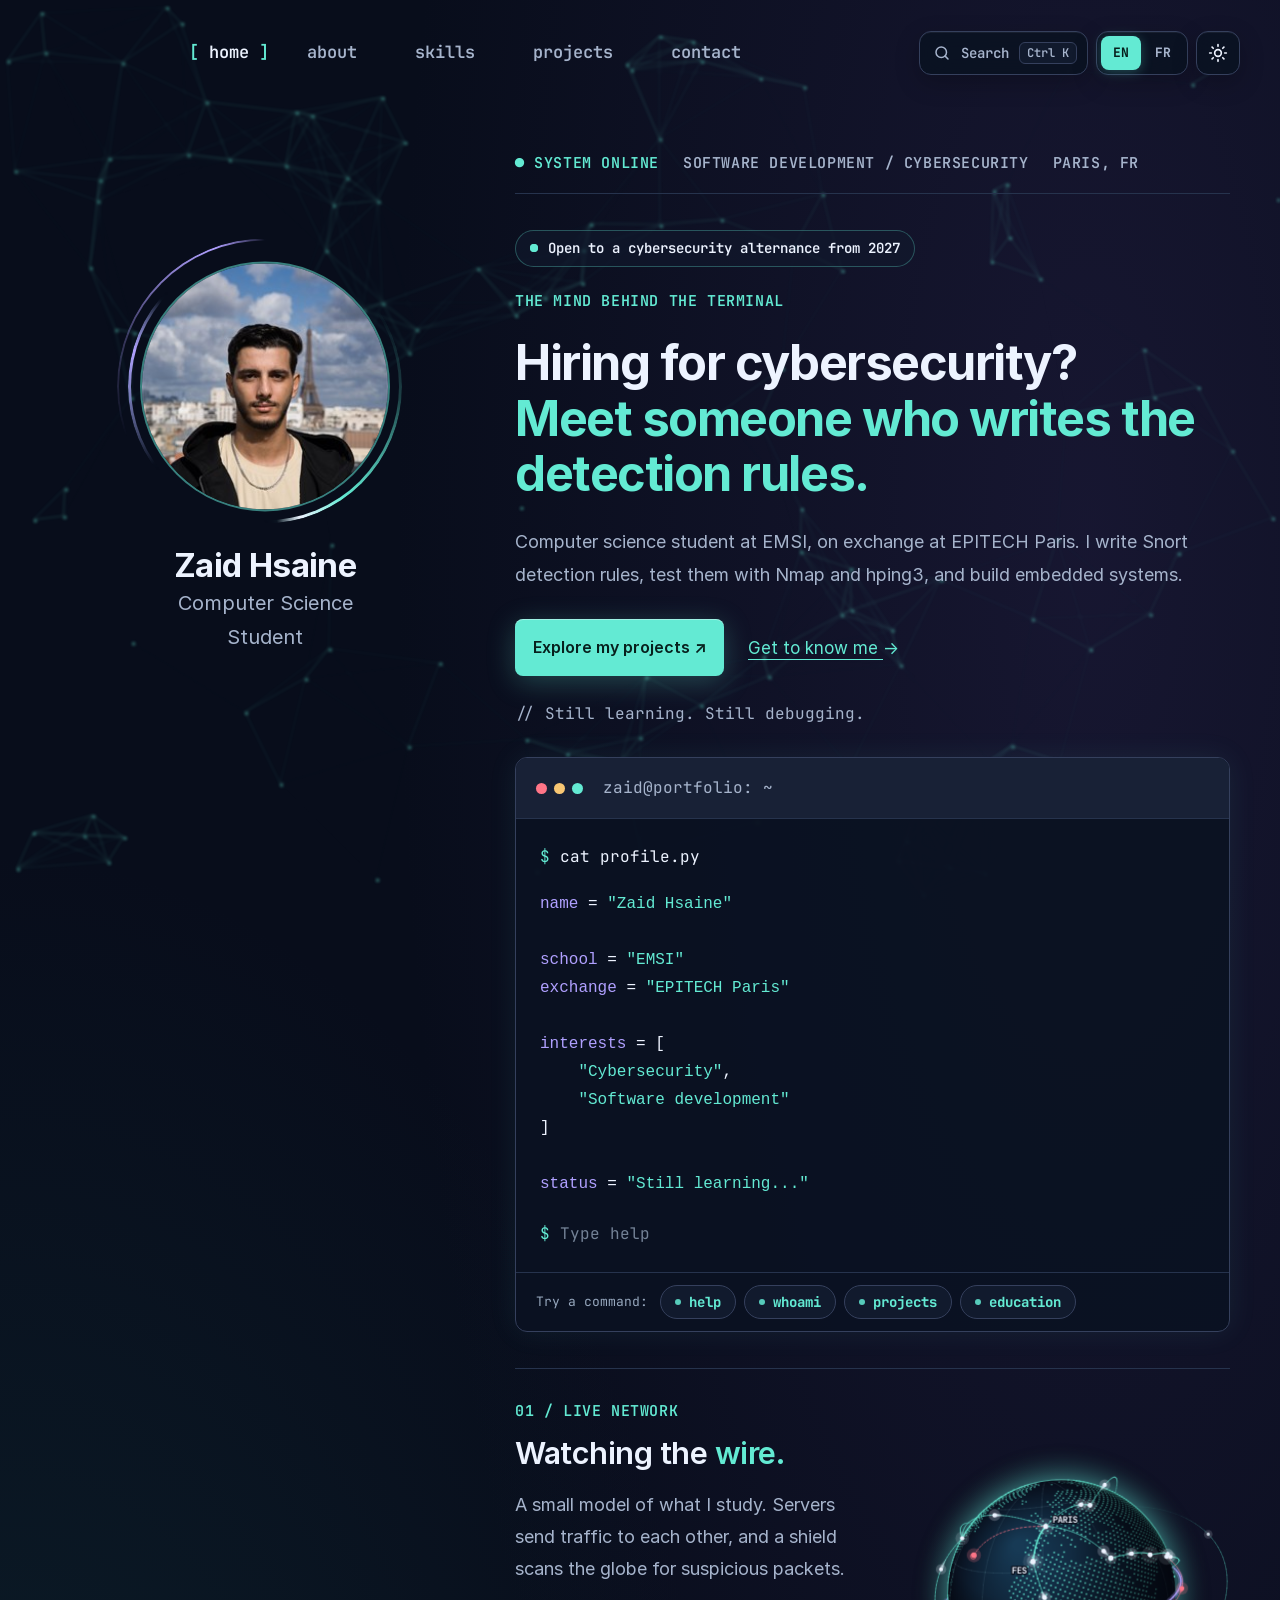
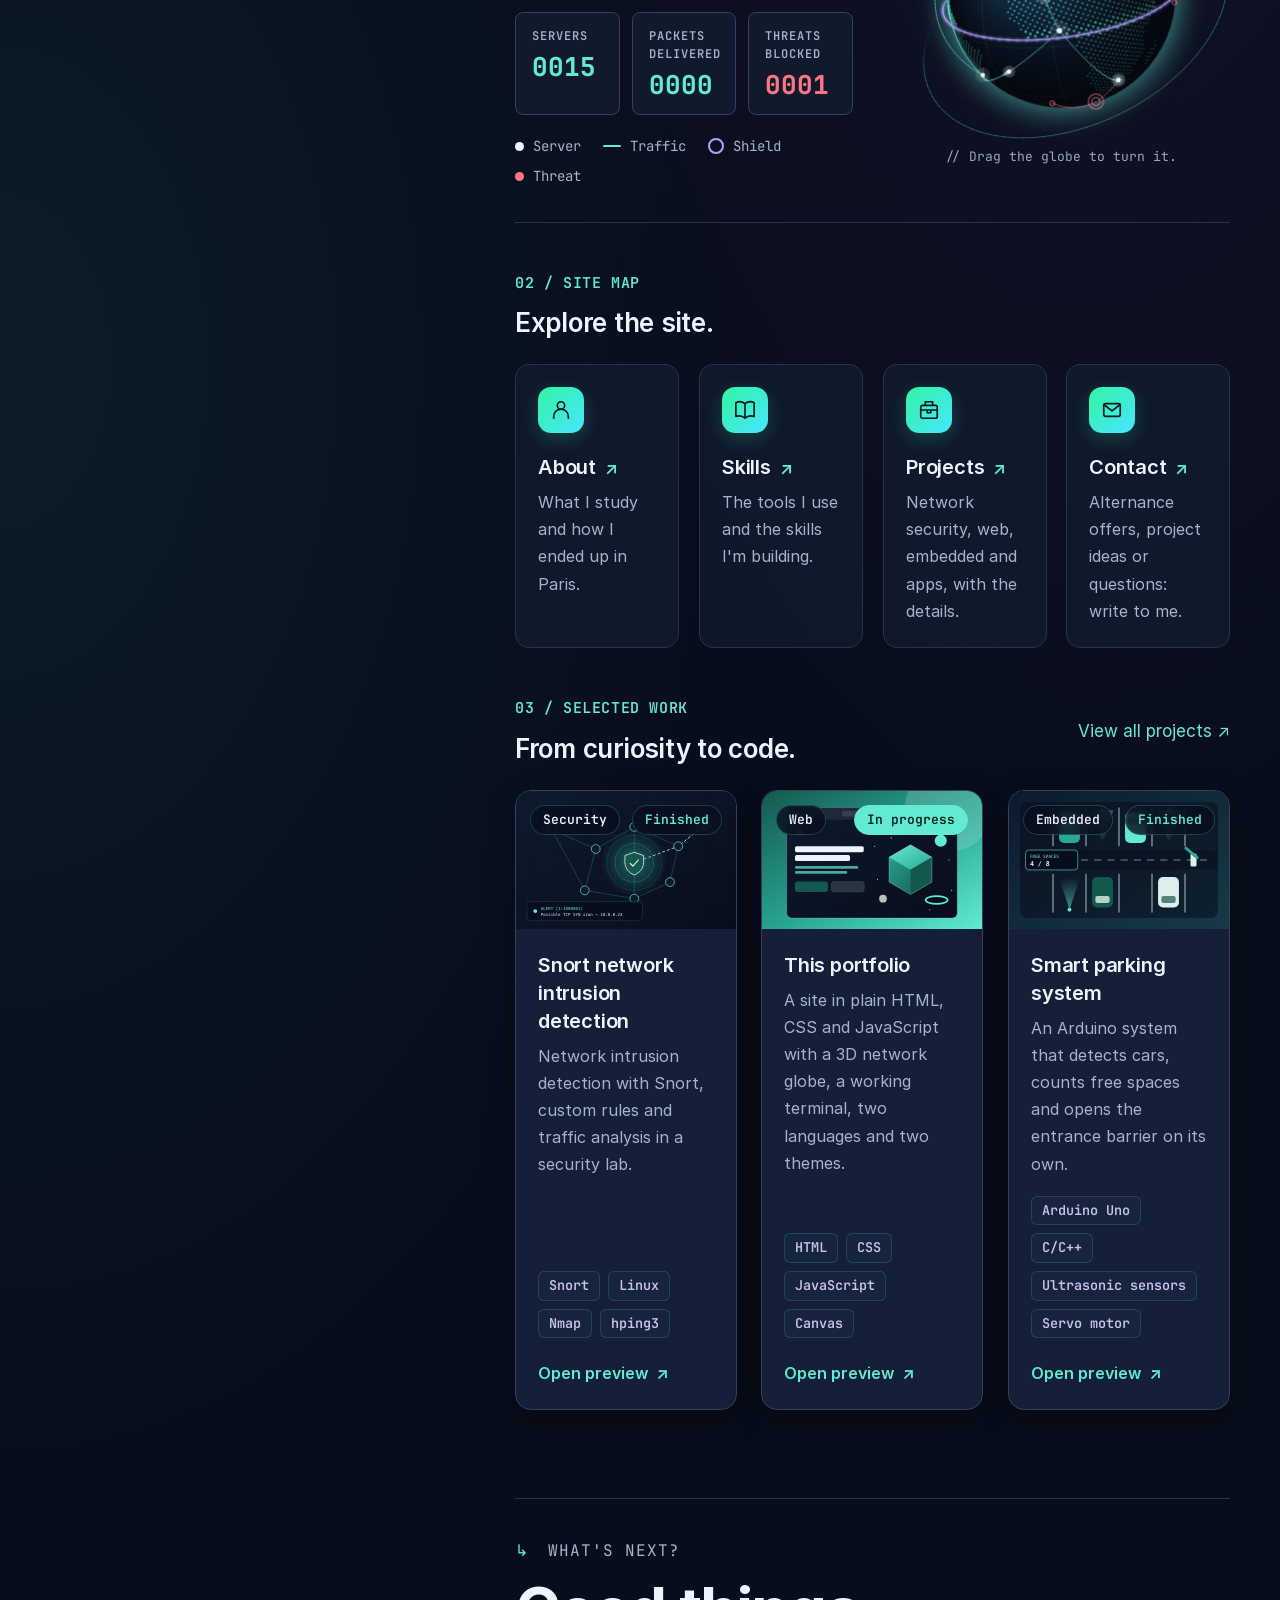
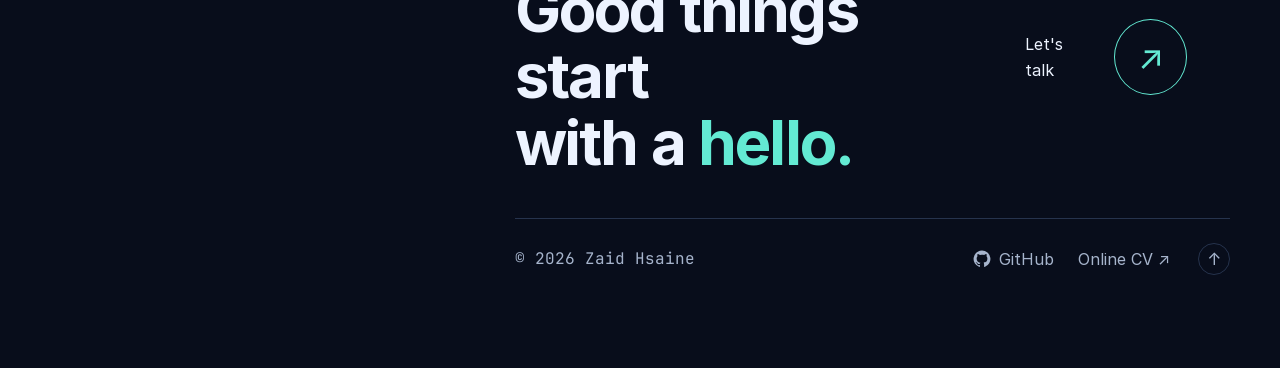
==== commit c24ddc2c: "Fix light mode and terminal panel colours Light mode - Keep the header nav clear of the search, lang" ====
--- a/index.html
+++ b/index.html
@@ -28,14 +28,14 @@
     <script src="theme-init.js?v=controls-1"></script>
     <script src="theme.js?v=merge-3" defer></script>
     <link rel="stylesheet" href="style.css?v=merge-6" />
-    <link rel="stylesheet" href="features.css?v=merge-17" />
+    <link rel="stylesheet" href="features.css?v=merge-20" />
     <script src="script.js?v=merge-4" defer></script>
     <script src="search.js?v=merge-2" defer></script>
     <script src="tilt.js?v=merge-2" defer></script>
     <script src="globe.js?v=merge-2" defer></script>
     <script src="terminal.js?v=merge-1" defer></script>
     <script src="projects.js?v=merge-1" defer></script>
-    <script src="translations.js?v=merge-5" defer></script>
+    <script src="translations.js?v=merge-6" defer></script>
     <script src="language.js?v=controls-1" defer></script>
     <link rel="icon" type="image/svg+xml" href="favicon.svg?v=zh-3" />
     <script type="application/ld+json">
--- a/features.css
+++ b/features.css
@@ -2014,3 +2014,101 @@
     from { clip-path: inset(0 100% 0 0); }
     to { clip-path: inset(0 0 0 0); }
 }
+
+/* LIGHT MODE FIXES
+   1. The header tools (search, language, theme) sit on the right of the nav on wide screens: keep the nav clear of them. */
+@media (min-width: 1000px) {
+    header { padding-right: 360px; }
+}
+
+/* 2. Dark terminal panels keep a dark background in light mode, so their text needs light colours. */
+:root[data-theme="light"] .intro-term { color: #a6b4cc; }
+:root[data-theme="light"] .intro-term h2 { color: #edf3ff; }
+:root[data-theme="light"] .intro-term .code-note { color: #63ead3; }
+:root[data-theme="light"] .intro-term .term-cmd { color: #63ead3; }
+:root[data-theme="light"] .intro-term .term-cmd span { color: #b0a0ff; }
+:root[data-theme="light"] .exp-file h3 { color: #edf3ff; }
+:root[data-theme="light"] .exp-file p { color: #a6b4cc; }
+:root[data-theme="light"] .term-log { color: #a6b4cc; }
+:root[data-theme="light"] .term-log h2 { color: #edf3ff; }
+:root[data-theme="light"] .term-log .exp-cmd { color: #63ead3; }
+:root[data-theme="light"] .term-log .exp-cmd span { color: #b0a0ff; }
+:root[data-theme="light"] .term-title { color: #edf3ff; }
+:root[data-theme="light"] .term-entry p { color: #a6b4cc; }
+:root[data-theme="light"] .term-line { color: #a6b4cc; }
+:root[data-theme="light"] .intro-term p,
+:root[data-theme="light"] .exp-file p,
+:root[data-theme="light"] .term-entry p,
+:root[data-theme="light"] .term-line { color: #c5d1e4; }
+:root[data-theme="light"] .term-entry p:first-child { color: #edf3ff; }
+
+/* LIGHT MODE: terminal panels become light cards with dark text, so the code blocks match the page. */
+:root[data-theme="light"] .intro-term,
+:root[data-theme="light"] .term-log {
+    background-color: #ffffff;
+    background-image: linear-gradient(rgba(11, 122, 102, 0.05) 1px, transparent 1px), linear-gradient(90deg, rgba(11, 122, 102, 0.05) 1px, transparent 1px);
+    border: 1px solid #cfd9e6;
+    box-shadow: 0 18px 50px rgba(20, 40, 70, 0.10);
+}
+:root[data-theme="light"] .intro-term::after { background: none; }
+:root[data-theme="light"] .term-bar {
+    background: #f1f5fa;
+    border-bottom: 1px solid #dbe3ee;
+}
+:root[data-theme="light"] .term-bar i { background: #c9d4e3; }
+:root[data-theme="light"] .term-bar i:nth-child(1) { background: #0b7a66; }
+:root[data-theme="light"] .term-bar i:nth-child(2) { background: #5b4bc4; }
+:root[data-theme="light"] .term-bar span { color: #5a6b84; }
+:root[data-theme="light"] .term-bar b { color: #0a6e5b; background: #d9f5ee; border-color: #9fdfcd; }
+:root[data-theme="light"] .intro-term h2,
+:root[data-theme="light"] .term-log h2,
+:root[data-theme="light"] .exp-file h3,
+:root[data-theme="light"] .term-title,
+:root[data-theme="light"] .term-entry p:first-child { color: #15202f; }
+:root[data-theme="light"] .intro-term p,
+:root[data-theme="light"] .term-log p,
+:root[data-theme="light"] .exp-file p,
+:root[data-theme="light"] .term-entry p,
+:root[data-theme="light"] .term-line { color: #3d4b60; }
+:root[data-theme="light"] .intro-term .term-cmd,
+:root[data-theme="light"] .term-log .exp-cmd,
+:root[data-theme="light"] .intro-term .code-note,
+:root[data-theme="light"] .term-todo,
+:root[data-theme="light"] .term-next { color: #0b7a66; text-shadow: none; }
+:root[data-theme="light"] .intro-term .term-cmd span,
+:root[data-theme="light"] .term-log .exp-cmd span,
+:root[data-theme="light"] .exp-file-name,
+:root[data-theme="light"] .term-tags span,
+:root[data-theme="light"] .term-tag { color: #5b4bc4; }
+:root[data-theme="light"] .term-tags span { border-color: rgba(91, 75, 196, 0.35); background: #f3f0ff; }
+:root[data-theme="light"] .term-status {
+    background: #f4f7fb;
+    border-color: #dbe3ee;
+    color: #3d4b60;
+}
+:root[data-theme="light"] .term-status b,
+:root[data-theme="light"] .term-ok,
+:root[data-theme="light"] .term-done .term-mark,
+:root[data-theme="light"] .term-box.term-done::before,
+:root[data-theme="light"] .term-box.term-done::after { color: #0a7d55; text-shadow: none; }
+:root[data-theme="light"] .term-box::before,
+:root[data-theme="light"] .term-box::after { color: #0b7a66; }
+:root[data-theme="light"] .term-dot { background: #0b7a66; box-shadow: none; }
+:root[data-theme="light"] .term-bar { color: #0b7a66; }
+:root[data-theme="light"] .term-pct { color: #0a6e5b; }
+:root[data-theme="light"] .term-progress { color: #0a7d55; }
+:root[data-theme="light"] .term-out {
+    background: #f4f7fb;
+    border-color: #dbe3ee;
+    color: #3d4b60;
+}
+:root[data-theme="light"] .exp-file {
+    background: #f4f7fb;
+    border: 1px solid #dbe3ee;
+    border-left: 3px solid #0b7a66;
+}
+:root[data-theme="light"] .exp-file-alt { border-left-color: #5b4bc4; }
+:root[data-theme="light"] .term-track { background: #e6edf5; border-color: #cfd9e6; box-shadow: none; }
+:root[data-theme="light"] .term-track::after { background: repeating-linear-gradient(90deg, transparent 0 calc(10% - 2px), #ffffff calc(10% - 2px) 10%); }
+:root[data-theme="light"] .term-fill { background: linear-gradient(90deg, #0b7a66, #1fa98c); box-shadow: none; }
+:root[data-theme="light"] .term-entry p.term-progress { color: #0a7d55; }
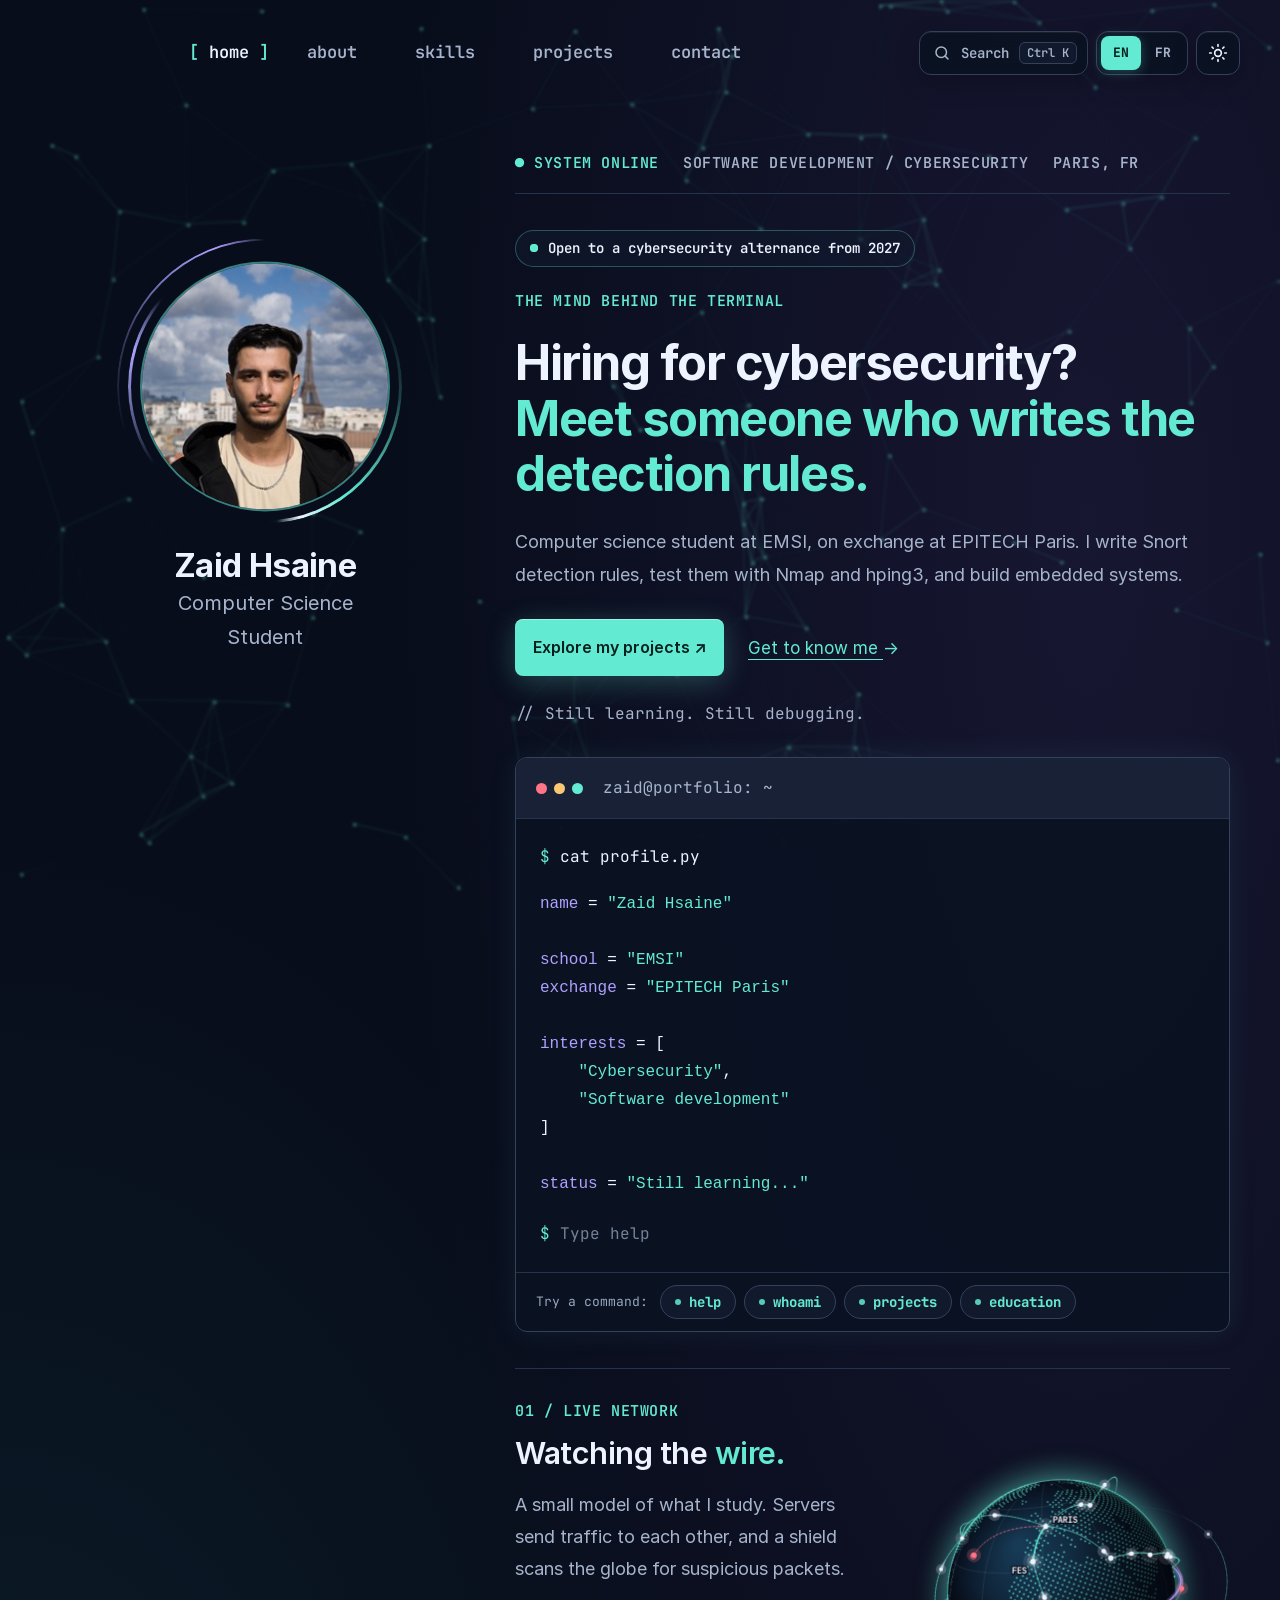
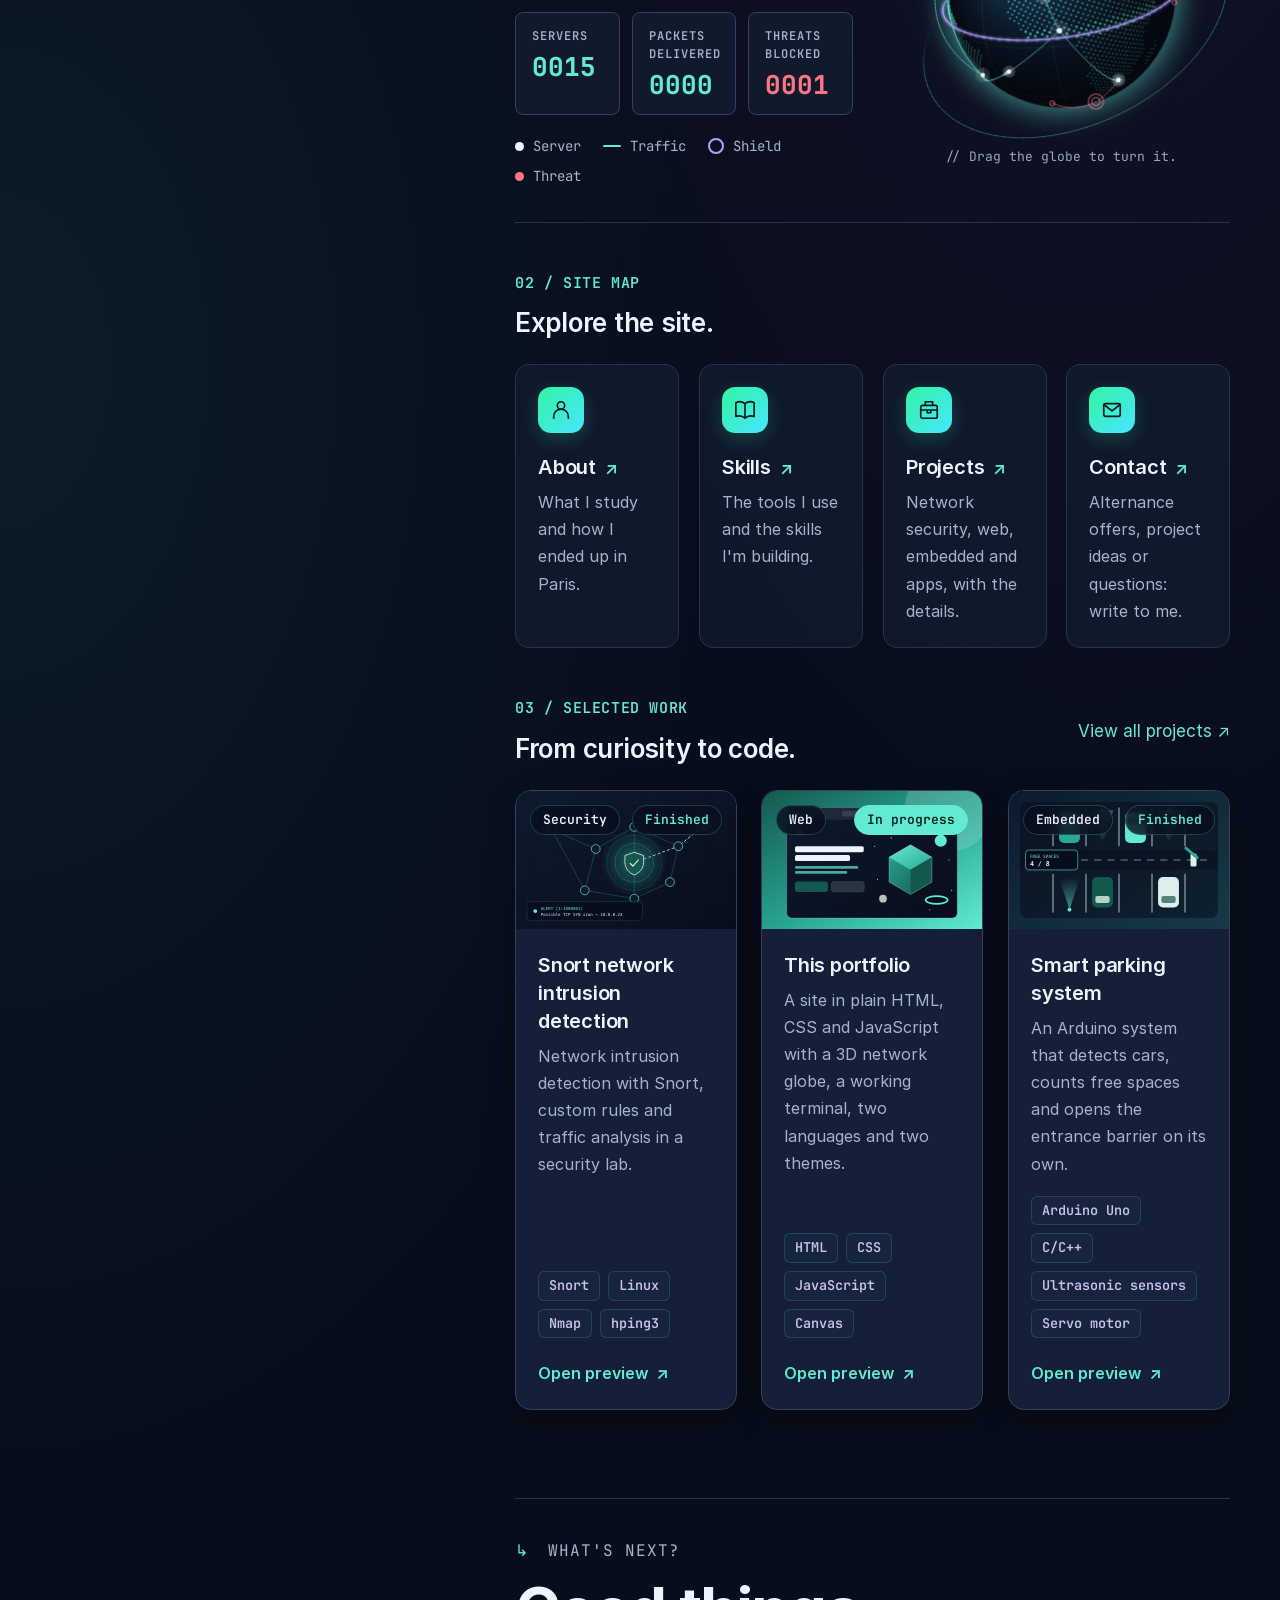
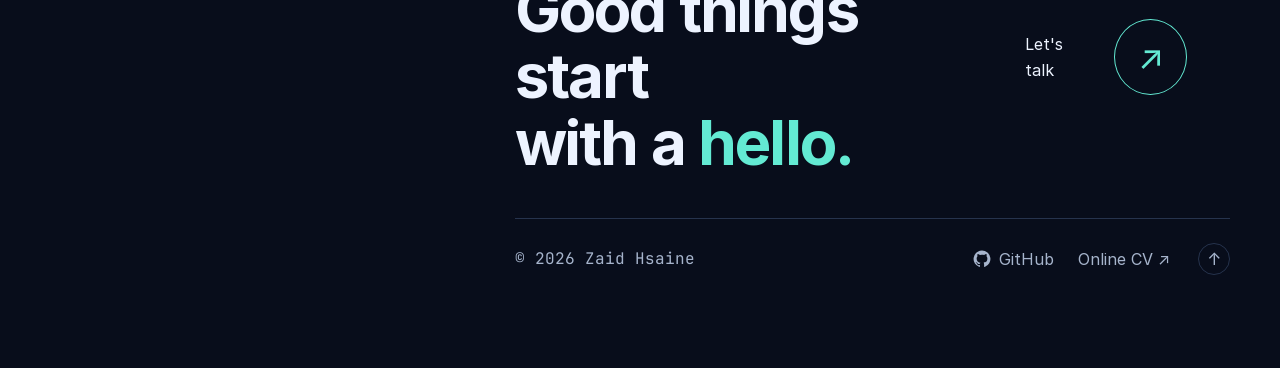
==== commit 4f7cbb5a: "Sync the full portfolio: HireLoop project, terminal, SEO and light mode Projects - Add the HireLoop " ====
--- a/index.html
+++ b/index.html
@@ -6,7 +6,7 @@
     <meta name="viewport" content="width=device-width, initial-scale=1.0" />
 
     <meta name="description"
-        content="Zaid Hsaine's portfolio: computer science student at EMSI, on exchange at EPITECH Paris, working on software development and cybersecurity." />
+        content="Zaid Hsaine (Hsaine Zaid): portfolio of a computer science student at EMSI, on exchange at EPITECH Paris, working on software development and cybersecurity." />
 
     <title>Zaid Hsaine | Computer Science Student, Software Development and Cybersecurity</title>
 
@@ -28,31 +28,70 @@
     <script src="theme-init.js?v=controls-1"></script>
     <script src="theme.js?v=merge-3" defer></script>
     <link rel="stylesheet" href="style.css?v=merge-6" />
-    <link rel="stylesheet" href="features.css?v=merge-20" />
+    <link rel="stylesheet" href="features.css?v=merge-23" />
     <script src="script.js?v=merge-4" defer></script>
-    <script src="search.js?v=merge-2" defer></script>
+    <script src="search.js?v=hireloop-1" defer></script>
     <script src="tilt.js?v=merge-2" defer></script>
     <script src="globe.js?v=merge-2" defer></script>
-    <script src="terminal.js?v=merge-1" defer></script>
+    <script src="terminal.js?v=hireloop-1" defer></script>
     <script src="projects.js?v=merge-1" defer></script>
     <script src="translations.js?v=merge-6" defer></script>
     <script src="language.js?v=controls-1" defer></script>
     <link rel="icon" type="image/svg+xml" href="favicon.svg?v=zh-3" />
     <script type="application/ld+json">
-    {
-        "@context": "https://schema.org",
-        "@type": "Person",
-        "name": "Zaid Hsaine",
-        "url": "https://zaidhsaine.com/",
-        "image": "https://zaidhsaine.com/epitech%20pic.jpg",
-        "jobTitle": "Computer science student",
-        "affiliation": [
-            { "@type": "CollegeOrUniversity", "name": "EMSI" },
-            { "@type": "CollegeOrUniversity", "name": "EPITECH Paris" }
-        ],
-        "knowsAbout": ["Software development", "Cybersecurity"],
-        "sameAs": ["https://github.com/hsainezaid0"]
-    }
+{
+    "@context": "https://schema.org",
+    "@graph": [
+        {
+            "@type": "WebSite",
+            "@id": "https://zaidhsaine.com/#website",
+            "url": "https://zaidhsaine.com/",
+            "name": "Zaid Hsaine",
+            "alternateName": [
+                "Hsaine Zaid",
+                "Zaid Hsaine portfolio"
+            ],
+            "inLanguage": [
+                "en",
+                "fr"
+            ]
+        },
+        {
+            "@type": "Person",
+            "@id": "https://zaidhsaine.com/#person",
+            "name": "Zaid Hsaine",
+            "alternateName": [
+                "Hsaine Zaid"
+            ],
+            "url": "https://zaidhsaine.com/",
+            "image": "https://zaidhsaine.com/epitech%20pic.jpg",
+            "jobTitle": "Computer science student",
+            "description": "Computer science student at EMSI, on exchange at EPITECH Paris, working on software development and cybersecurity.",
+            "affiliation": [
+                {
+                    "@type": "CollegeOrUniversity",
+                    "name": "EMSI"
+                },
+                {
+                    "@type": "CollegeOrUniversity",
+                    "name": "EPITECH Paris"
+                }
+            ],
+            "knowsAbout": [
+                "Software development",
+                "Cybersecurity",
+                "Snort",
+                "Network security",
+                "Python",
+                "Embedded systems"
+            ],
+            "sameAs": [
+                "https://github.com/hsainezaid0",
+                "https://hsainezaid0.github.io/CV---RESUME/"
+            ]
+        }
+    ]
+}
     </script>
 </head>
 
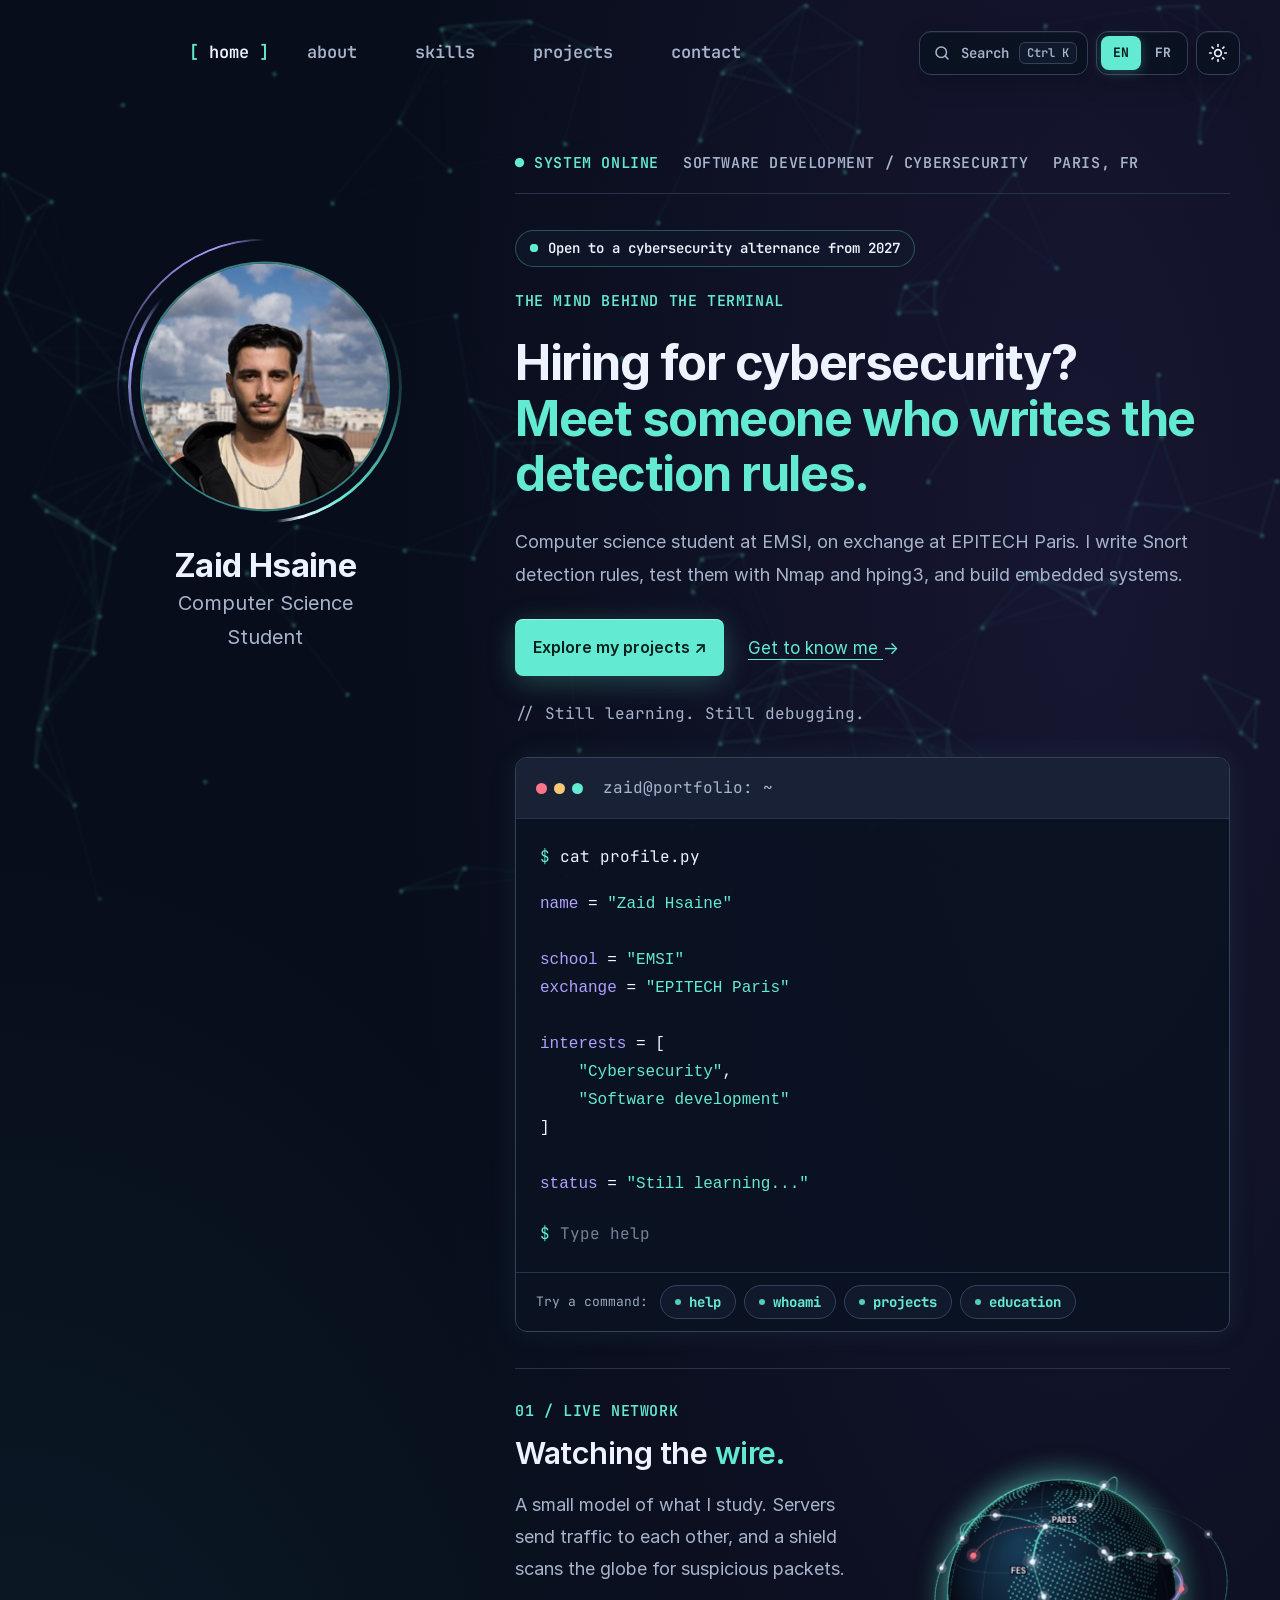
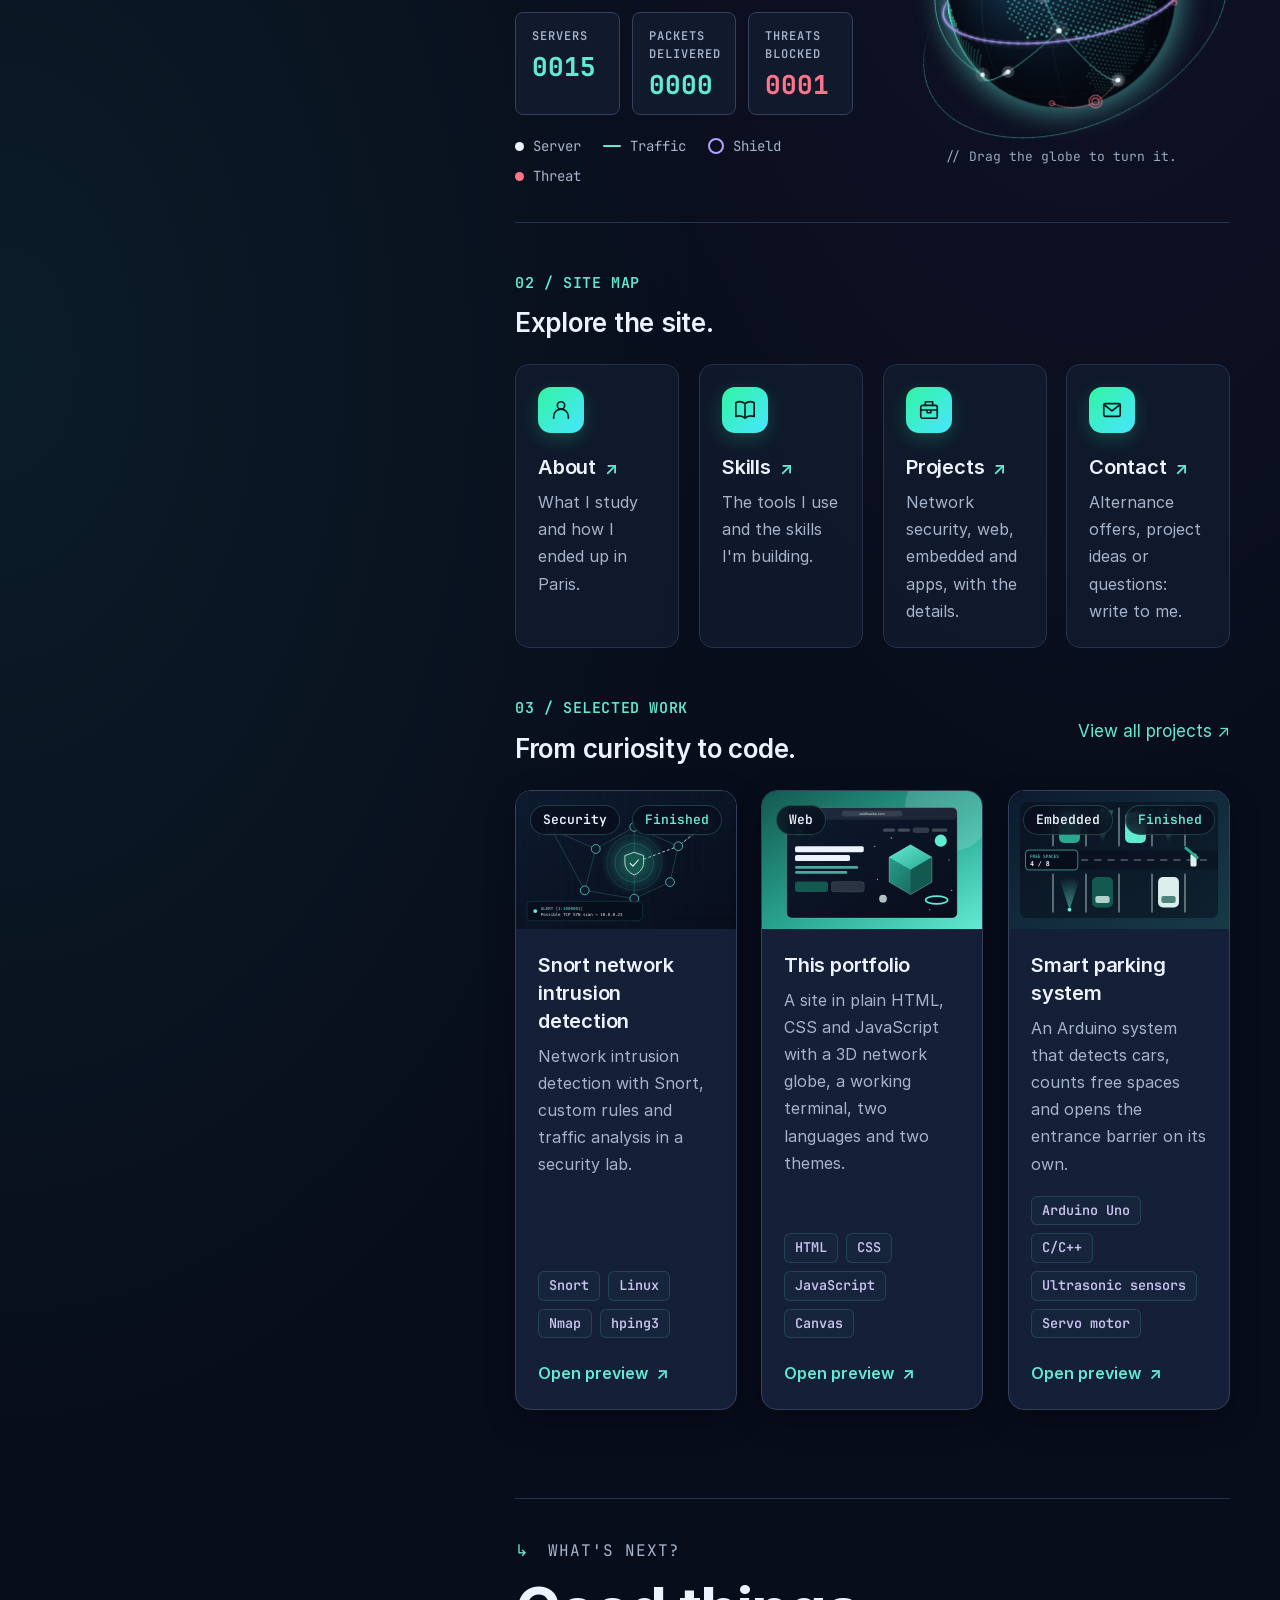
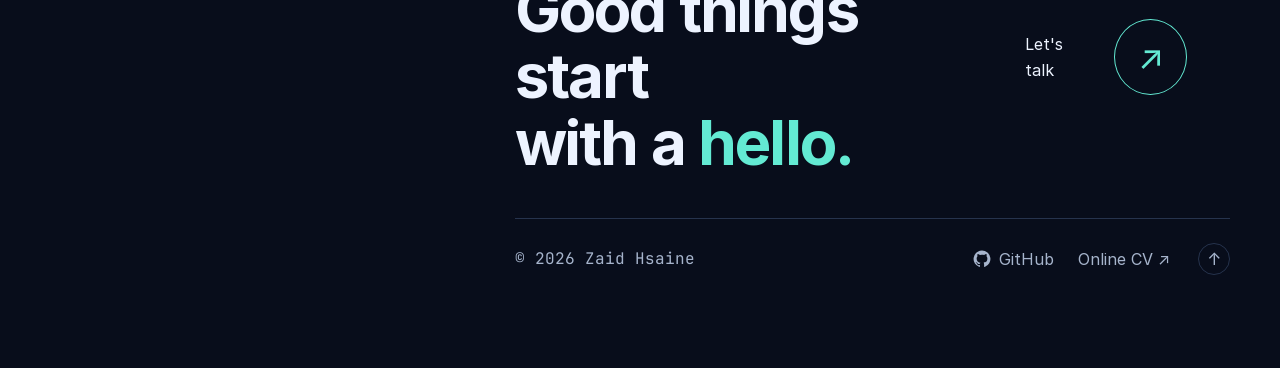
==== commit baeb84b6: "Add 2D game project, HireLoop GitHub and live links, and update versions - Add the 2D game in Java p" ====
--- a/index.html
+++ b/index.html
@@ -30,12 +30,12 @@
     <link rel="stylesheet" href="style.css?v=merge-6" />
     <link rel="stylesheet" href="features.css?v=merge-23" />
     <script src="script.js?v=merge-4" defer></script>
-    <script src="search.js?v=hireloop-1" defer></script>
+    <script src="search.js?v=game-2" defer></script>
     <script src="tilt.js?v=merge-2" defer></script>
     <script src="globe.js?v=merge-2" defer></script>
-    <script src="terminal.js?v=hireloop-1" defer></script>
+    <script src="terminal.js?v=game-2" defer></script>
     <script src="projects.js?v=merge-1" defer></script>
-    <script src="translations.js?v=merge-6" defer></script>
+    <script src="translations.js?v=merge-8" defer></script>
     <script src="language.js?v=controls-1" defer></script>
     <link rel="icon" type="image/svg+xml" href="favicon.svg?v=zh-3" />
     <script type="application/ld+json">
@@ -374,7 +374,6 @@
                         <div class="tile-cover">
                             <img src="assets/projects/portfolio.svg" alt="Illustration: a browser window showing a portfolio" width="800" height="500" loading="lazy" />
                             <span class="tile-badge">Web</span>
-                            <span class="tile-badge tile-status is-progress">In progress</span>
                         </div>
                         <div class="tile-body">
                             <h3>This portfolio</h3>
@@ -393,7 +392,6 @@
                             <div class="tile-cover">
                             <img src="assets/projects/portfolio.svg" alt="Illustration: a browser window showing a portfolio" width="800" height="500" />
                             <span class="tile-badge">Web</span>
-                            <span class="tile-badge tile-status is-progress">In progress</span>
                         </div>
                             <button class="preview-close" type="button" aria-label="Close preview">
                                 <svg viewBox="0 0 24 24" width="20" height="20" fill="none" stroke="currentColor" stroke-width="2" stroke-linecap="round" aria-hidden="true"><path d="M6 6l12 12M18 6L6 18" /></svg>
--- a/features.css
+++ b/features.css
@@ -2112,3 +2112,34 @@
 :root[data-theme="light"] .term-track::after { background: repeating-linear-gradient(90deg, transparent 0 calc(10% - 2px), #ffffff calc(10% - 2px) 10%); }
 :root[data-theme="light"] .term-fill { background: linear-gradient(90deg, #0b7a66, #1fa98c); box-shadow: none; }
 :root[data-theme="light"] .term-entry p.term-progress { color: #0a7d55; }
+
+/* LIGHT MODE, option A "soft cards": white cards, soft shadow, stronger contrast */
+:root[data-theme="light"] .service-card,
+:root[data-theme="light"] section.skill-group,
+:root[data-theme="light"] .journey-card {
+    background: #ffffff;
+    border: 1px solid #c9d4e3;
+    box-shadow: 0 6px 18px rgba(20, 40, 70, 0.08);
+}
+:root[data-theme="light"] .exp-cmd { color: #0a6e5b; }
+:root[data-theme="light"] .exp-cmd span { color: #5b4bc4; }
+:root[data-theme="light"] .filter-count { background: #d9f5ee; color: #0a6e5b; }
+:root[data-theme="light"] .project-filters button[aria-pressed="true"] .filter-count { background: #0a6e5b; color: #ffffff; }
+:root[data-theme="light"] .tile-status.is-progress { background: #fff3d1; color: #7a4d00; border-color: #e0b44a; }
+
+/* PREVIEW LINKS (project dialogs) */
+.preview-links { margin: 18px 0 0; display: flex; flex-wrap: wrap; gap: 10px; }
+.preview-link {
+    display: inline-flex;
+    align-items: center;
+    gap: 6px;
+    padding: 10px 16px;
+    border-radius: 999px;
+    border: 1px solid #0b7a66;
+    color: #0b7a66;
+    font: 600 14px var(--font-mono);
+    text-decoration: none;
+}
+.preview-link:hover { background: #0b7a66; color: #ffffff; }
+:root:not([data-theme="light"]) .preview-link { color: #63ead3; border-color: #63ead3; }
+:root:not([data-theme="light"]) .preview-link:hover { background: #63ead3; color: #0a1020; }
